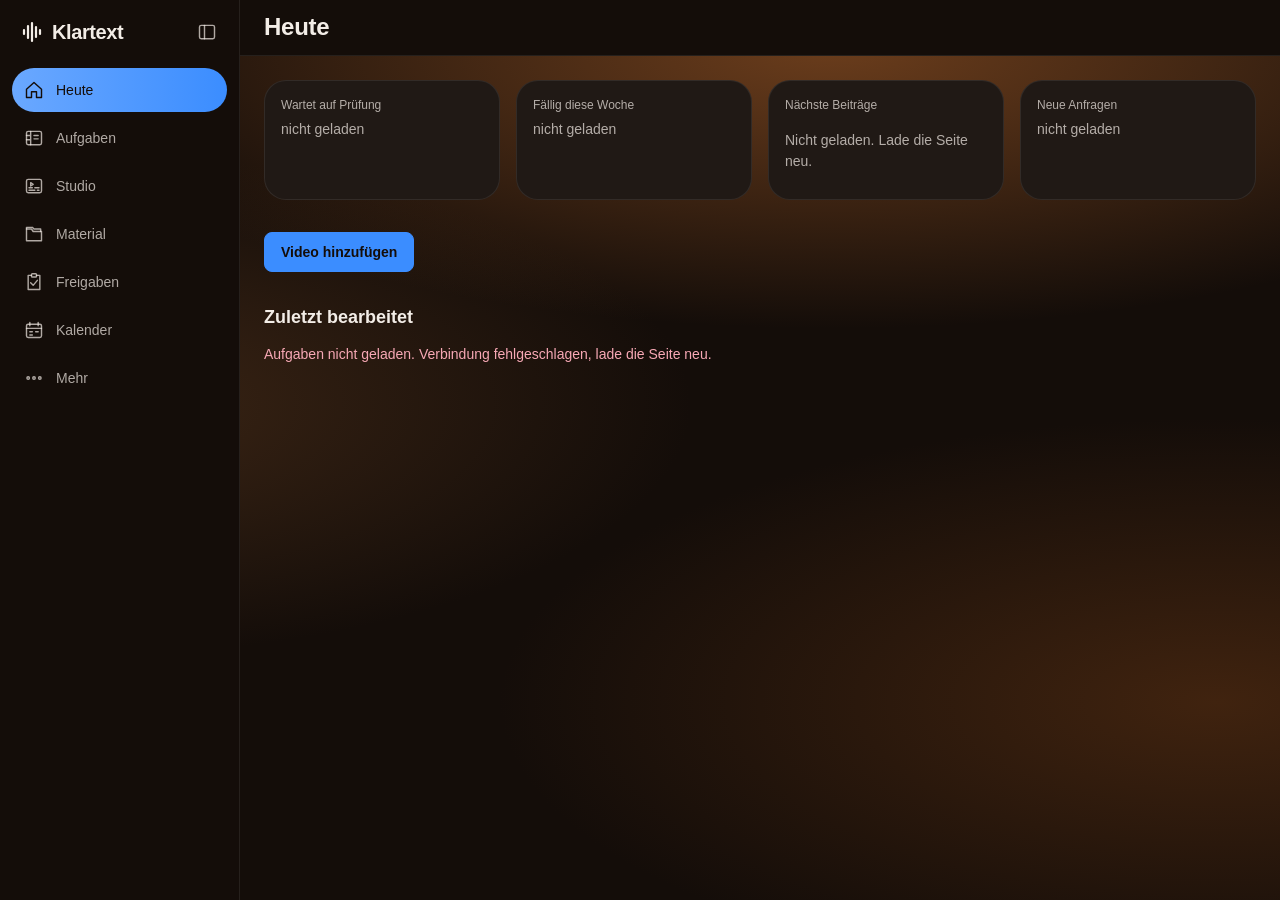
==== static/index.html @ 69e59254 "Klartext Vorschau mit Demodaten Co-Authored-By: Claude Opus 5.5 <noreply@anthropic.com>" ====
<!doctype html>
<html lang="de">
<head>
  <meta charset="utf-8">
  <meta name="viewport" content="width=device-width,initial-scale=1,viewport-fit=cover">
  <meta name="color-scheme" content="dark">
  <meta name="theme-color" content="#140d09">
  <title>Klartext · Dein Content-Arbeitsplatz</title>
  <link rel="icon" href="/static/icon.svg" type="image/svg+xml">
  <link rel="manifest" href="/static/manifest.json">
  <link rel="apple-touch-icon" href="/static/icon-192.png">
  <meta name="apple-mobile-web-app-capable" content="yes">
  <meta name="apple-mobile-web-app-title" content="Klartext">
  <script src="/static/theme-boot.js"></script>
  <link rel="stylesheet" href="/static/tokens.css">
  <link rel="stylesheet" href="/static/style.css">
  <link rel="stylesheet" href="/static/shell.css">
  <link rel="stylesheet" href="/static/roles.css">
  <link rel="stylesheet" href="/static/theme.css">
  <link rel="stylesheet" href="/static/studio.css">
  <link rel="stylesheet" href="/static/preview.css">
  <link rel="stylesheet" href="/static/planning.css">
  <link rel="stylesheet" href="/static/instagram.css">
  <link rel="stylesheet" href="/static/statistik.css">
  <link rel="stylesheet" href="/static/team.css">
  <link rel="stylesheet" href="/static/tasks.css">
  <link rel="stylesheet" href="/static/review.css">
  <link rel="stylesheet" href="/static/material.css">
  <link rel="stylesheet" href="/static/today.css">
  <link rel="stylesheet" href="/static/settings.css">
  <link rel="stylesheet" href="/static/addvideo.css">
  <script src="/static/request.js" defer></script>
  <script src="/static/confirm.js" defer></script>
  <script src="/static/toast.js" defer></script>
  <script src="/static/library.js" defer></script>
  <script src="/static/app.js" defer></script>
  <script src="/static/editor_geometry.js" defer></script>
  <script src="/static/caption_timing.js" defer></script>
  <script src="/static/editor.js" defer></script>
  <script src="/static/planning_dates.js" defer></script>
  <script src="/static/pushsub.js" defer></script>
  <script src="/static/instagram.js" defer></script>
  <script src="/static/planning.js" defer></script>
  <script src="/static/stage.js" defer></script>
  <script src="/static/tasks.js" defer></script>
  <script src="/static/review.js" defer></script>
  <script src="/static/material.js" defer></script>
  <script src="/static/statistik.js" defer></script>
  <script src="/static/team.js" defer></script>
  <script src="/static/requests.js" defer></script>
  <script src="/static/finance.js" defer></script>
  <script src="/static/automations.js" defer></script>
  <script src="/static/today.js" defer></script>
  <script src="/static/addvideo.js" defer></script>
  <script src="/static/settings.js" defer></script>
  <script src="/static/shell.js" defer></script>
</head>
<body>
<a class="skipLink" href="#main">Zum Inhalt springen</a>

<aside class="sidebar" aria-label="Navigation">
  <div class="sidebarHead">
    <a class="brand" href="#main" data-shell-route="today" aria-label="Klartext, zur Seite Heute">
      <svg viewBox="0 0 24 24" aria-hidden="true"><path d="M4 10v4M8 6v12M12 3v18M16 7v10M20 10v4"/></svg>
      <span class="brandLabel">Klartext</span>
    </a>
    <button id="toggleSidebar" type="button" class="sidebarIconButton" aria-expanded="true" aria-label="Seitenleiste einklappen" title="Seitenleiste einklappen"><svg viewBox="0 0 24 24" aria-hidden="true"><rect x="3" y="4" width="18" height="16" rx="2"/><path d="M9 4v16"/></svg></button>
  </div>

  <nav class="workspaceNav" aria-label="Arbeitsbereiche">
    <button class="navItem" type="button" data-workspace="today" aria-pressed="false" aria-controls="structureWorkspace" title="Heute" aria-label="Heute"><svg viewBox="0 0 24 24" aria-hidden="true"><path d="m3 11 9-8 9 8v10h-6v-7H9v7H3Z"/></svg><span>Heute</span></button>
    <button class="navItem" type="button" data-workspace="projects" aria-pressed="false" aria-controls="structureWorkspace" title="Aufgaben" aria-label="Aufgaben"><svg viewBox="0 0 24 24" aria-hidden="true"><rect x="3" y="4" width="18" height="16" rx="2"/><path d="M8 4v16M3 9h5M3 14h5M12 9h5M12 13h5"/></svg><span>Aufgaben</span></button>
    <button class="navItem" type="button" data-workspace="studio" aria-pressed="false" aria-controls="studio" title="Studio" aria-label="Studio"><svg viewBox="0 0 24 24" aria-hidden="true"><rect x="3" y="4" width="18" height="16" rx="2"/><path d="M6 14h4M13 14h5M6 17h7M16 17h2M8 8l3 2-3 2Z"/></svg><span>Studio</span></button>
    <button class="navItem" type="button" data-workspace="material" aria-pressed="false" aria-controls="structureWorkspace" title="Material" aria-label="Material"><svg viewBox="0 0 24 24" aria-hidden="true"><path d="M3 6h6l2 3h10v11H3Z"/><path d="M3 6V4h7l2 2h8v3"/></svg><span>Material</span></button>
    <button class="navItem" type="button" data-workspace="review" aria-pressed="false" aria-controls="structureWorkspace" title="Freigaben" aria-label="Freigaben"><svg viewBox="0 0 24 24" aria-hidden="true"><path d="M9 4H5v17h14V4h-4"/><rect x="9" y="2" width="6" height="4" rx="1"/><path d="m8 13 3 3 5-6"/></svg><span>Freigaben</span></button>
    <button class="navItem" type="button" data-workspace="planning" aria-pressed="false" aria-controls="structureWorkspace" title="Kalender" aria-label="Kalender"><svg viewBox="0 0 24 24" aria-hidden="true"><rect x="3" y="5" width="18" height="16" rx="2"/><path d="M7 3v4M17 3v4M3 10h18M7 14h3M14 14h3M7 18h3"/></svg><span>Kalender</span></button>
    <details class="navMore" data-nav-more>
      <summary class="navItem" title="Mehr"><svg viewBox="0 0 24 24" aria-hidden="true"><circle cx="5" cy="12" r="1.5"/><circle cx="12" cy="12" r="1.5"/><circle cx="19" cy="12" r="1.5"/></svg><span>Mehr</span></summary>
      <button class="navItem" type="button" data-workspace="requests" aria-pressed="false" aria-controls="structureWorkspace" title="Anfragen" aria-label="Anfragen"><svg viewBox="0 0 24 24" aria-hidden="true"><path d="M4 5h16v11H8l-4 4z"/><path d="M12 8v5M9.5 10.5h5"/></svg><span>Anfragen</span></button>
      <button class="navItem" type="button" data-workspace="team" aria-pressed="false" aria-controls="structureWorkspace" title="Team" aria-label="Team"><svg viewBox="0 0 24 24" aria-hidden="true"><circle cx="9" cy="8" r="3.5"/><path d="M2.5 20a6.5 6.5 0 0 1 13 0"/><path d="M16 4.5a3.5 3.5 0 0 1 0 7M18 20a6 6 0 0 0-3-5.2"/></svg><span>Team</span></button>
      <button class="navItem" type="button" data-workspace="finance" aria-pressed="false" aria-controls="structureWorkspace" title="Finanzen" aria-label="Finanzen"><svg viewBox="0 0 24 24" aria-hidden="true"><rect x="3" y="6" width="18" height="13" rx="2"/><path d="M3 10h18M7 15h4"/></svg><span>Finanzen</span></button>
      <button class="navItem" type="button" data-workspace="automations" aria-pressed="false" aria-controls="structureWorkspace" title="Abläufe" aria-label="Abläufe"><svg viewBox="0 0 24 24" aria-hidden="true"><path d="M13 3 5 14h6l-1 7 8-11h-6z"/></svg><span>Abläufe</span></button>
      <button class="navItem" type="button" data-workspace="statistik" aria-pressed="false" aria-controls="structureWorkspace" title="Statistik" aria-label="Statistik"><svg viewBox="0 0 24 24" aria-hidden="true"><path d="M4 20V11M10 20V5M16 20v-8M21 20H3"/></svg><span>Statistik</span></button>
      <button class="navItem" type="button" data-workspace="settings" aria-pressed="false" aria-controls="structureWorkspace" title="Einstellungen" aria-label="Einstellungen"><svg viewBox="0 0 24 24" aria-hidden="true"><path d="M4 7h16M4 17h16"/><circle cx="9" cy="7" r="3"/><circle cx="15" cy="17" r="3"/></svg><span>Einstellungen</span></button>
    </details>
  </nav>
</aside>

<div class="appShell">
  <header class="topbar">
    <h1 class="topbarTitle"><strong id="topbarTitle">Heute</strong></h1>
    <div class="topbarActions" data-topbar-actions><button type="button" class="btn" data-topbar-add-video hidden>Video hinzufügen</button><button type="button" class="btn" data-topbar-task hidden>Zur Aufgabe</button><button type="button" class="btn roleNote" data-role-note hidden></button></div>
  </header>

  <main id="main">
    <section id="studio" class="studio" aria-label="Studio">
    <nav class="studioTabs" aria-label="Studio-Bereiche">
      <button class="studioTab isActive" type="button" data-workspace="transcribe" aria-pressed="true" aria-controls="form">Transkript</button>
      <button class="studioTab" type="button" data-workspace="subtitles" aria-pressed="false" aria-controls="subtitleWorkspace">Untertitel</button>
      <button class="studioTab" type="button" data-workspace="social" aria-pressed="false" aria-controls="captionPanel">Text</button>
    </nav>
    <aside class="studioLibrary" aria-label="Video-Bibliothek">
  <nav class="libraryNavigation" aria-label="Video-Bibliothek">
    <p class="structureNavLabel">Deine Bibliothek</p>
    <button id="sidebarHome" class="sideNavButton" type="button" title="Videos ohne Projekt" aria-label="Videos ohne Projekt"><svg viewBox="0 0 24 24" aria-hidden="true"><rect x="3" y="5" width="18" height="14" rx="2"/><path d="m10 9 5 3-5 3Z"/></svg><span>Videos ohne Projekt</span></button>
    <button id="sidebarSearch" class="sideNavButton" type="button" title="Videos suchen"><svg viewBox="0 0 24 24" aria-hidden="true"><circle cx="10.5" cy="10.5" r="7"/><path d="m16 16 5 5"/></svg><span>Suchen</span></button>
  </nav>
  <div id="librarySearchPanel" class="field" hidden><label for="librarySearchInput">Videos suchen</label><input id="librarySearchInput" type="search" placeholder="Name des Videos …" autocomplete="off"></div>

  <div class="libraryFolders">
    <button id="newFolder" class="sideNavButton" type="button" title="Neues Projekt"><svg viewBox="0 0 24 24" aria-hidden="true"><path d="M13 19H3V5h6l2 3h10v5M18 15v7M14.5 18.5h7"/></svg><span>Neues Projekt</span></button>
    <div id="folderList" role="list" aria-label="Deine Projekte"></div>
  </div>
  <section class="history" aria-labelledby="historyTitle" id="history">
    <div class="sideSectionTitle">
      <h2 id="historyTitle"><span id="libraryListLabel">Deine Videos</span></h2>
    </div>
    <div id="historyList"></div>
    <p id="librarySelectionStatus" class="librarySelectionStatus" role="status" aria-live="polite"></p>
    <p id="historyEmpty">Noch keine Videos.<br>Neue Videos erscheinen hier. Zieh sie in ein Projekt.</p>
  </section>
  <p id="libraryStatus" class="libraryStatus" role="status" aria-live="polite"></p>
    </aside>
    <div class="studioMain">
    <div class="workspace">
      <section class="source glassPanel" aria-label="Video auswählen und transkribieren">
        <form id="form">
          <label class="dropzone addVideoDrop" id="dropzone" for="file">
            <input id="file" class="addVideoFile" type="file" accept=".mp4,.mov,.mp3,.wav,.m4a,.flac,.ogg,.webm" aria-label="Audio- oder Videodatei auswählen">
            <strong id="fileTitle">Audio oder Video hier ablegen</strong>
            <span id="fileInfo" class="status">Klicken und Datei auswählen</span>
            <span class="dropzoneFormats">MP4, MOV, MP3, WAV, M4A, FLAC, OGG oder WebM</span>
          </label>

          <div class="formBottom">
            <div class="configHeader"><h2>Transkription einstellen</h2><p class="status">Sprache, Genauigkeit und Sprecherprofil</p></div>
            <div class="settings">
              <div class="field fieldGroup">
                <label for="language">Sprache</label>
                <select id="language">
                  <option value="auto">Automatisch erkennen</option>
                  <option value="de" selected>Deutsch</option>
                  <option value="en">Englisch</option>
                  <option value="fr">Französisch</option>
                  <option value="es">Spanisch</option>
                  <option value="it">Italienisch</option>
                  <option value="nl">Niederländisch</option>
                  <option value="pl">Polnisch</option>
                  <option value="pt">Portugiesisch</option>
                  <option value="tr">Türkisch</option>
                </select>
              </div>
              <div class="field fieldGroup">
                <label for="model">Qualität</label>
                <select id="model" aria-describedby="modelHint">
                  <option value="tiny">Schnell</option>
                  <option value="base">Kompakt</option>
                  <option value="small" selected>Ausgewogen · empfohlen</option>
                  <option value="medium">Gründlich</option>
                </select>
              </div>
              <div class="field fieldGroup">
                <label for="speaker">Sprecher</label>
                <select id="speaker"><option value="">Ohne Sprecherprofil</option></select>
              </div>
            </div>

            <details class="profileManager speakerManager">
              <summary>
                <span class="summaryIcon"><svg viewBox="0 0 24 24" aria-hidden="true"><path d="M16 21v-2a4 4 0 0 0-4-4H7a4 4 0 0 0-4 4v2M9.5 11a4 4 0 1 0 0-8 4 4 0 0 0 0 8ZM19 8v6M16 11h6"/></svg></span>
                <span><strong>Sprecher &amp; Korrekturen</strong><small>Schreibweisen pro Stimme lernen</small></span>
                <svg class="chevron" viewBox="0 0 24 24" aria-hidden="true"><path d="m9 6 6 6-6 6"/></svg>
              </summary>
              <div class="detailsBody">
                <p>Gespeicherte Textkorrekturen helfen bei künftigen Videos dieses Sprechers.</p>
                <div class="inlineForm speakerCreateRow">
                  <div class="field"><input id="speakerName" aria-label="Name des neuen Sprechers" placeholder="Name des Sprechers" maxlength="100"></div>
                  <button id="addSpeaker" class="btn" type="button">Sprecher hinzufügen</button>
                </div>
                <div id="correctionRows" class="field"></div>
                <div class="inlineForm correctionActions">
                  <button id="addCorrection" class="btn" type="button">Korrektur hinzufügen</button>
                  <button id="saveCorrections" class="btn" type="button">Korrekturen speichern</button>
                </div>
                <p id="correctionStatus" class="status" role="status"></p>
              </div>
            </details>

            <p class="modelHint status" id="modelHint">Gute Genauigkeit für die meisten Videos. Einmaliger Download: ca. 500 MB.</p>
            <div class="startRow">
              <span class="fileNote status" id="fileNote">Wähle zuerst eine Datei aus.</span>
              <button class="btn isPrimary" id="start" type="submit" disabled>
                <span id="startLabel">Transkribieren</span>
                <svg viewBox="0 0 24 24" aria-hidden="true"><path d="M5 12h14m-6-6 6 6-6 6"/></svg>
              </button>
              <button class="btn isPrimary" id="nextSubtitles" type="button" hidden>Weiter zu Untertitel</button>
            </div>
          </div>
        </form>
      </section>

      <div id="status" class="status glassPanel" role="status" aria-live="polite" hidden>
        <div class="statusRow">
          <span class="statusDot" aria-hidden="true"></span>
          <div><span class="statusLabel">Verarbeitung</span><strong id="phase">Bereit, wenn du es bist.</strong></div>
          <span id="percent"></span>
        </div>
        <progress id="progress" max="100" value="0" hidden aria-label="Verarbeitungsfortschritt"></progress>
        <p id="message">Wähle ein Video aus, um zu beginnen.</p>
        <button class="btn cancel" id="cancel" type="button" hidden>Verarbeitung abbrechen</button>
      </div>

      <section class="result glassPanel" id="result" aria-labelledby="resultTitle" hidden>
        <div class="resultHeader">
          <div><h2 id="resultTitle">Dein Transkript</h2><p id="resultMeta" class="status">Hier erscheint dein erkannter Text.</p></div>
        </div>

        <div id="mediaPanel" class="mediaPanel" hidden>
          <div id="mediaHost"></div>
          <canvas id="waveform" height="90" aria-label="Wellenform des Videos" hidden></canvas>
          <div class="playbackTools">
            <span id="mediaHint" class="status">Klicke im Lesemodus auf ein Wort, um dorthin zu springen.</span>
            <label for="playbackRate">Tempo</label>
            <div class="field"><select id="playbackRate">
              <option value="0.75">0,75×</option>
              <option value="1" selected>1×</option>
              <option value="1.25">1,25×</option>
              <option value="1.5">1,5×</option>
              <option value="2">2×</option>
            </select></div>
          </div>
        </div>

        <p id="mediaMissing" class="editNote mediaMissing status" hidden>Für dieses ältere Transkript ist kein Video gespeichert.</p>
        <div class="editTools actionRow">
          <span id="saveStatus" class="status" role="status"></span>
          <div class="modeSwitch" aria-label="Transkriptansicht">
            <button id="readMode" class="btn" type="button" aria-pressed="false">Mitlesen</button>
            <button id="editMode" class="btn" type="button" aria-pressed="true">Bearbeiten</button>
          </div>
          <button id="saveTranscript" class="btn" type="button">Text speichern</button>
        </div>
        <div class="editorArea">
          <div id="reader" class="reader" hidden aria-label="Transkript mit Wortzeitstempeln"></div>
          <div id="empty" class="empty emptyState">
            <span class="emptyStateIcon"><svg viewBox="0 0 24 24" aria-hidden="true"><path d="M6 3h8l4 4v14H6V3Z M14 3v5h4M9 12h6M9 16h4"/></svg></span>
            <h3>Dein Text entsteht hier.</h3>
            <p>Der erkannte Text erscheint während der Verarbeitung.<br>Danach kannst du ihn direkt bearbeiten.</p>
          </div>
          <textarea id="transcript" aria-label="Transkript bearbeiten" spellcheck="true" hidden></textarea>
        </div>
        <div class="resultFooter">
          <span id="wordCount">0 Wörter</span>
          <div>
            <button id="copy" class="btn" type="button" disabled>
              <svg viewBox="0 0 24 24" aria-hidden="true"><rect x="8" y="8" width="12" height="13" rx="2"/><path d="M16 8V3H3v13h5"/></svg>
              Kopieren
            </button>
            <button id="download" class="btn" type="button" disabled>
              <svg viewBox="0 0 24 24" aria-hidden="true"><path d="M12 3v12m-4-4 4 4 4-4M4 16v5h16v-5"/></svg>
              TXT herunterladen
            </button>
          </div>
        </div>
        <p class="editNote status" id="editNote">Prüfe wichtige Stellen. Automatische Transkripte können Fehler enthalten.</p>
      </section>
    </div>

    <section id="captionPanel" class="captionPanel glassPanel" aria-labelledby="captionTitle" hidden>
      <div class="resultHeader">
        <div><h2 id="captionTitle">Social-Media-Texte</h2><p class="status">Drei Varianten aus deinem korrigierten Transkript.</p></div>
        <span class="chip">Lokale KI</span>
      </div>
      <div class="captionBody">
        <div class="captionSettings">
          <div>
            <span class="controlLabel">Firma</span>
            <input id="brandSelect" type="hidden" value="gymstar">
            <div id="brandChoices" class="choiceGroup" role="group" aria-label="Firma"></div>
          </div>
          <div>
            <span class="controlLabel">Format</span>
            <input id="captionFormat" type="hidden" value="reel">
            <div id="formatChoices" class="choiceGroup" role="group" aria-label="Format">
              <button type="button" class="btn" data-value="reel" aria-pressed="true">Reel · Instagram</button>
              <button type="button" class="btn" data-value="ad" aria-pressed="false">Anzeige · Werbung</button>
            </div>
          </div>
          <div>
            <span class="controlLabel">Länge</span>
            <input id="captionLength" type="hidden" value="short">
            <div id="lengthChoices" class="choiceGroup" role="group" aria-label="Länge">
              <button type="button" class="btn" data-value="short" aria-pressed="true">Kurz</button>
              <button type="button" class="btn" data-value="long" aria-pressed="false">Lang</button>
            </div>
          </div>
        </div>

        <details class="profileManager brandManager">
          <summary>
            <span class="summaryIcon"><svg viewBox="0 0 24 24" aria-hidden="true"><path d="m20 13-7 7-9-9V4h7l9 9ZM8.5 8.5h.01"/></svg></span>
            <span><strong>Eigene Firma hinzufügen</strong><small>Tonalität und Schreibregeln hinterlegen</small></span>
            <svg class="chevron" viewBox="0 0 24 24" aria-hidden="true"><path d="m9 6 6 6-6 6"/></svg>
          </summary>
          <div class="detailsBody">
            <div class="field"><label for="brandName">Firmenname</label><input id="brandName" maxlength="100" placeholder="Name deiner Firma"></div>
            <div class="field"><label for="brandRules">Schreibregeln</label><textarea id="brandRules" placeholder="Tonalität, Ansprache und wichtige Begriffe"></textarea></div>
            <button id="addBrand" class="btn" type="button">Firma speichern</button>
          </div>
        </details>

        <div class="generateRow">
          <p id="aiStatus" class="status" role="status">Lokales Schreibmodell wird geprüft …</p>
          <button id="generate" class="btn isPrimary" type="button">
            <svg viewBox="0 0 24 24" aria-hidden="true"><path d="m12 3 1.4 4.1L17.5 8.5l-4.1 1.4L12 14l-1.4-4.1-4.1-1.4 4.1-1.4L12 3ZM18 14l.8 2.2L21 17l-2.2.8L18 20l-.8-2.2L15 17l2.2-.8L18 14Z"/></svg>
            3 Varianten generieren
          </button>
        </div>
        <p id="captionStatus" class="status" role="status" aria-live="polite"></p>
        <div id="variants"></div>
        <button id="saveCaptions" type="button" class="btn" hidden>Varianten speichern</button>
      </div>
    </section>

    <section id="subtitleWorkspace" class="subtitleWorkspace" aria-labelledby="subtitleEditorTitle" hidden>
      <header class="editorHeader glassPanel">
        <div><h2 id="subtitleEditorTitle">Untertitel gestalten</h2></div>
        <div class="editorProjectPicker field"><label for="editorProject">Video</label><select id="editorProject"><option value="">Video auswählen …</option></select></div>
        <div class="editorHeaderActions">
          <button id="addSubtitleVideo" class="btn isQuiet" type="button">Ohne Aufgabe hochladen</button>
          <input id="subtitleVideoFile" type="file" accept=".mp4,.mov,.webm" aria-label="Video für Untertitel hinzufügen" hidden>
          <button id="undoEditor" class="btn isIcon" type="button" aria-label="Rückgängig" title="Rückgängig · Strg+Z" disabled>↶</button>
          <button id="redoEditor" class="btn isIcon" type="button" aria-label="Wiederholen" title="Wiederholen · Strg+Umschalt+Z" disabled>↷</button>
          <button id="saveSubtitleProject" class="btn" type="button" disabled>Speichern</button>
          <details class="exportMenu">
            <summary class="btn isPrimary">Exportieren</summary>
            <div class="popover">
              <fieldset id="exportFps" class="exportFpsChoices">
                <legend>Bildrate</legend>
                <label><input type="radio" name="exportFps" value="30" checked><span>30 FPS</span></label>
                <label><input type="radio" name="exportFps" value="60"><span>60 FPS</span></label>
              </fieldset>
              <button id="exportVideo" type="button">Video mit Untertiteln (MP4)</button>
              <button id="exportSrt" type="button">Untertiteldatei (SRT)</button>
              <button id="exportVtt" type="button">Untertiteldatei (VTT)</button>
            </div>
          </details>
        </div>
      </header>
      <p class="status exportHint" id="exportHint" hidden><span data-export-hint></span><button type="button" class="btn isQuiet" data-export-task hidden>Zur Aufgabe</button></p>
      <div class="subtitleUploadFeedback"><p id="subtitleUploadStatus" role="status" aria-live="polite"></p><progress id="subtitleUploadProgress" max="100" value="0" aria-label="Video wird transkribiert" hidden></progress></div>
      <div id="editorEmpty" class="editorEmpty glassPanel"><strong>Füge ein Video hinzu oder wähle eines aus.</strong><span>Wortgenaue Untertitel, Stile und Exporte entstehen vollständig lokal.</span></div>
      <div id="editorStudio" class="editorStudio" hidden>
        <aside class="editorRail glassPanel" aria-label="Untertitel und Phrasen"><div class="railHeading"><div><span>Phrasen</span><strong id="phraseCount">0</strong></div><button id="addPhrase" type="button" class="btn isIcon" aria-label="Phrase hinzufügen" title="Phrase an der weißen Linie hinzufügen">+</button></div><div id="phraseList" class="phraseList"></div></aside>
        <section class="previewPanel glassPanel" aria-label="Videovorschau">
          <button id="closeExpandedVideo" class="expandedClose" type="button" aria-label="Große Videovorschau schließen" title="Schließen · Esc" hidden><svg viewBox="0 0 24 24" aria-hidden="true"><path d="m6 6 12 12M18 6 6 18"/></svg></button>
          <div class="previewToolbar"><label for="aspectRatio">Format</label><div class="field"><select id="aspectRatio"><option>9:16</option><option>16:9</option><option>1:1</option><option>4:5</option></select></div><button id="toggleSafeArea" type="button" class="btn" aria-pressed="true">Sicherheitsbereich</button><span id="editorSaveStatus">Nicht gespeichert</span><button id="expandVideo" class="btn previewExpandButton" type="button" aria-label="Video groß anzeigen" title="Video groß anzeigen" aria-pressed="false"><svg viewBox="0 0 24 24" aria-hidden="true"><path d="M8 3H3v5M16 3h5v5M21 16v5h-5M8 21H3v-5M3 3l6 6M21 3l-6 6M21 21l-6-6M3 21l6-6"/></svg></button></div>
          <div class="previewCanvasArea">
            <nav class="editorToolDock" aria-label="Video-Werkzeuge">
              <button id="editorToolImage" type="button" data-editor-tool="image" aria-controls="editorToolPanelImage" aria-expanded="false" title="Bild hinzufügen"><svg viewBox="0 0 24 24" aria-hidden="true"><rect x="3" y="3" width="18" height="18" rx="2"/><circle cx="8" cy="8" r="1.5"/><path d="m3 17 5-5 4 4 4-6 5 7"/></svg><span>Bild</span></button>
              <button id="editorToolMusic" type="button" data-editor-tool="music" aria-controls="editorToolPanelMusic" aria-expanded="false" title="Musik hinzufügen"><svg viewBox="0 0 24 24" aria-hidden="true"><path d="M9 18V5l11-2v13M9 9l11-2"/><ellipse cx="6" cy="18" rx="3" ry="2"/><ellipse cx="17" cy="16" rx="3" ry="2"/></svg><span>Musik</span></button>
              <button id="editorToolVoiceover" type="button" data-editor-tool="voiceover" aria-controls="editorToolPanelVoiceover" aria-expanded="false" title="Voiceover hinzufügen"><svg viewBox="0 0 24 24" aria-hidden="true"><rect x="9" y="2" width="6" height="12" rx="3"/><path d="M5 10v2a7 7 0 0 0 14 0v-2M12 19v3M8 22h8"/></svg><span>Voiceover</span></button>
              <button id="editorToolVolume" type="button" data-editor-tool="volume" aria-controls="editorToolPanelVolume" aria-expanded="false" title="Lautstärke einstellen"><svg viewBox="0 0 24 24" aria-hidden="true"><path d="M3 9h4l5-4v14l-5-4H3ZM16 8a6 6 0 0 1 0 8M19 5a10 10 0 0 1 0 14"/></svg><span>Lautstärke</span></button>
              <button id="editorToolText" type="button" data-editor-tool="text" aria-controls="editorToolPanelText" aria-expanded="false" title="Text hinzufügen"><svg viewBox="0 0 24 24" aria-hidden="true"><path d="M4 7V4h16v3M12 4v16M8 20h8"/></svg><span>Text</span></button>
            </nav>
            <div class="previewCanvasWrap">
              <div id="videoStage" class="videoStage aspect-9-16"><video id="editorVideo" preload="metadata" playsinline></video><div id="safeArea" class="safeArea" aria-hidden="true"></div><div id="captionGuideX" class="captionGuide captionGuideX" aria-hidden="true" hidden></div><div id="captionGuideY" class="captionGuide captionGuideY" aria-hidden="true" hidden></div><div id="captionSelection" class="captionSelection" tabindex="0" role="group" aria-label="Untertitel verschieben oder an den Ecken skalieren"><div id="captionOverlay" class="captionOverlay"></div><button type="button" class="captionResizeHandle nw" data-resize-handle="nw" aria-label="Oben links skalieren"></button><button type="button" class="captionResizeHandle ne" data-resize-handle="ne" aria-label="Oben rechts skalieren"></button><button type="button" class="captionResizeHandle se" data-resize-handle="se" aria-label="Unten rechts skalieren"></button><button type="button" class="captionResizeHandle sw" data-resize-handle="sw" aria-label="Unten links skalieren"></button></div></div>
            </div>
            <section id="editorToolPanelImage" class="editorToolPanel" data-editor-tool-panel="image" role="region" aria-labelledby="editorToolImage" hidden>
              <div class="editorToolPanelHeading"><h2>Bild hinzufügen</h2><button type="button" class="btn isQuiet isIcon" data-close-editor-tool aria-label="Bild-Werkzeug schließen">×</button></div>
              <label for="editorImageFile">Lokales Bild auswählen</label><input id="editorImageFile" type="file" accept="image/*">
              <p id="editorImageStatus" class="toolFileStatus" role="status">Noch kein Bild ausgewählt.</p><p class="controlHint">Noch ohne Wirkung: Bild, Musik, Voiceover und Zusatztext erscheinen weder in der Vorschau noch im exportierten Video.</p>
            </section>
            <section id="editorToolPanelMusic" class="editorToolPanel" data-editor-tool-panel="music" role="region" aria-labelledby="editorToolMusic" hidden>
              <div class="editorToolPanelHeading"><h2>Musik hinzufügen</h2><button type="button" class="btn isQuiet isIcon" data-close-editor-tool aria-label="Musik-Werkzeug schließen">×</button></div>
              <label for="editorMusicFile">Lokale Audiodatei auswählen</label><input id="editorMusicFile" type="file" accept="audio/*">
              <p id="editorMusicFileStatus" class="toolFileStatus" role="status">Noch keine Musikspur ausgewählt.</p><p class="controlHint">Noch ohne Wirkung: Bild, Musik, Voiceover und Zusatztext erscheinen weder in der Vorschau noch im exportierten Video.</p>
            </section>
            <section id="editorToolPanelVoiceover" class="editorToolPanel" data-editor-tool-panel="voiceover" role="region" aria-labelledby="editorToolVoiceover" hidden>
              <div class="editorToolPanelHeading"><h2>Voiceover hinzufügen</h2><button type="button" class="btn isQuiet isIcon" data-close-editor-tool aria-label="Voiceover-Werkzeug schließen">×</button></div>
              <label for="editorVoiceoverFile">Lokale Sprachaufnahme auswählen</label><input id="editorVoiceoverFile" type="file" accept="audio/*">
              <p id="editorVoiceoverFileStatus" class="toolFileStatus" role="status">Noch keine Sprachaufnahme ausgewählt.</p><p class="controlHint">Noch ohne Wirkung: Bild, Musik, Voiceover und Zusatztext erscheinen weder in der Vorschau noch im exportierten Video.</p>
            </section>
            <section id="editorToolPanelVolume" class="editorToolPanel" data-editor-tool-panel="volume" role="region" aria-labelledby="editorToolVolume" hidden>
              <div class="editorToolPanelHeading"><h2>Lautstärke</h2><button type="button" class="btn isQuiet isIcon" data-close-editor-tool aria-label="Lautstärke-Werkzeug schließen">×</button></div>
              <label for="editorVideoVolume">Video <output id="editorVideoVolumeValue" for="editorVideoVolume">100 %</output></label><input id="editorVideoVolume" type="range" min="0" max="100" step="1" value="100">
              <label for="editorAddedAudioVolume">Hinzugefügtes Audio <output id="editorAddedAudioVolumeValue" for="editorAddedAudioVolume">100 %</output></label><input id="editorAddedAudioVolume" type="range" min="0" max="100" step="1" value="100">
              <p class="controlHint">Die Lautstärke gilt nur für die Vorschau. Hinzugefügtes Audio kommt nicht ins exportierte Video.</p>
            </section>
            <section id="editorToolPanelText" class="editorToolPanel" data-editor-tool-panel="text" role="region" aria-labelledby="editorToolText" hidden>
              <div class="editorToolPanelHeading"><h2>Zusätzlicher Text</h2><button type="button" class="btn isQuiet isIcon" data-close-editor-tool aria-label="Text-Werkzeug schließen">×</button></div>
              <button id="addEditorTextLayer" class="btn" type="button">Textebene hinzufügen</button><div id="editorTextLayers" class="editorTextLayers" aria-label="Lokale Textebenen"></div>
              <p class="controlHint">Noch ohne Wirkung: Bild, Musik, Voiceover und Zusatztext erscheinen weder in der Vorschau noch im exportierten Video.</p>
            </section>
          </div>
          <div class="transport"><button id="editorPlay" class="btn isIcon" type="button" aria-label="Video abspielen" aria-keyshortcuts="Space" title="Video abspielen oder pausieren · Leertaste">▶</button><span id="editorCurrentTime">00:00.0</span><input id="editorScrubber" type="range" min="0" max="1" step="0.01" value="0" aria-label="Abspielposition"><span id="editorDuration">00:00.0</span><label for="timelineZoom">Zoom</label><input id="timelineZoom" type="range" min="1" max="5" step="0.25" value="1" aria-label="Zoom der Zeitleiste"></div>
        </section>
        <aside class="styleInspector glassPanel" aria-label="Untertitel-Eigenschaften">
          <div class="inspectorTabs" role="tablist" aria-label="Untertitel-Einstellungen">
            <button id="inspectorCaptionTab" type="button" role="tab" aria-selected="true" aria-controls="inspectorCaptionPanel" tabindex="0" class="isActive" data-inspector="caption">Untertitel</button>
            <button id="inspectorPhraseTab" type="button" role="tab" aria-selected="false" aria-controls="inspectorPhrasePanel" tabindex="-1" data-inspector="phrase">Phrase</button>
            <button id="inspectorHighlightTab" type="button" role="tab" aria-selected="false" aria-controls="inspectorHighlightPanel" tabindex="-1" data-inspector="highlight">Hervorheben</button>
          </div>
          <div class="inspectorScroll">
            <div id="inspectorCaptionPanel" role="tabpanel" aria-labelledby="inspectorCaptionTab">
            <section class="inspectorSection"><h2>Typografie</h2><label class="field">Schrift<select id="styleFont"><option>Arial</option></select></label><p id="fontVariantHint" class="controlHint">Die verfügbaren Ausführungen passen sich der Schrift an.</p><div class="fieldGrid"><label class="field">Stärke<select id="styleWeight"><option value="700">Fett</option></select></label><label class="field">Ausführung<select id="styleSlant"><option value="normal">Normal</option><option value="italic">Kursiv</option></select></label></div><label class="field">Größe<input id="styleSize" type="number" min="20" max="180" value="72"></label><div class="fieldGrid"><label class="field">Textfarbe<input id="styleTextColor" type="color" value="#ffffff"></label><label class="field">Aktives Wort<input id="styleActiveColor" type="color" value="#b6e63c"></label></div></section>
            <section class="inspectorSection"><h2>Kontur &amp; Schatten</h2><div class="fieldGrid"><label>Kontur<input id="styleOutline" type="range" min="0" max="12" value="3"></label><label>Schatten<input id="styleShadow" type="range" min="0" max="24" value="8"></label></div><label class="switchRow check">Hintergrund <input id="styleBackground" type="checkbox"></label></section>
            <section class="inspectorSection"><h2>Layout</h2><div class="segmented" id="styleAlignment" role="group" aria-label="Textausrichtung"><button type="button" class="btn" data-value="left" aria-pressed="false">Links</button><button type="button" class="btn" data-value="center" aria-pressed="true">Zentriert</button><button type="button" class="btn" data-value="right" aria-pressed="false">Rechts</button></div><div class="fieldGrid"><label class="field">Wörter/Zeile<input id="wordsPerLine" type="number" min="1" max="12" value="5"></label><label class="field">Zeilen<input id="maxLines" type="number" min="1" max="4" value="2"></label></div><label class="field">Animation<select id="styleTransition"><option value="none">Keine</option><option value="fade">Einblenden</option><option value="pop">Aufploppen</option><option value="slide">Aufsteigen</option></select></label></section>
            <section class="inspectorSection"><h2>Stilvorlage</h2><div class="templateRow"><div class="field"><input id="templateName" placeholder="Name der Vorlage" maxlength="60"></div><button id="saveTemplate" type="button" class="btn">Speichern</button></div><div id="templateList" class="templateList"></div></section>
            </div>
            <div id="inspectorPhrasePanel" role="tabpanel" aria-labelledby="inspectorPhraseTab" hidden>
              <section class="inspectorSection phraseEditor"><h2>Ausgewählte Phrase</h2><label class="field">Text<textarea id="phraseText" rows="4" lang="de" spellcheck="true"></textarea></label>
                <p class="controlHint">Wort anklicken für Hervorhebung und Größe. Doppelklick zum Korrigieren.</p>
                <div id="phraseWordHighlights" class="phraseWordHighlights field" role="group" aria-label="Wörter der ausgewählten Phrase"></div>
                <div id="selectedWordOptions" class="selectedWordOptions" hidden>
                  <strong id="selectedWordLabel"></strong>
                  <label class="switchRow check">Hervorheben<input id="selectedWordHighlight" type="checkbox"></label>
                  <label class="switchRow check">Größer anzeigen<input id="selectedWordEnlarged" type="checkbox"></label>
                  <button id="editSelectedWord" class="btn" type="button">Wort bearbeiten</button>
                  <div id="wordSuggestions" class="wordSuggestions"></div>
                </div>
                <div class="proofreadingTools"><button id="proofreadSubtitles" class="btn" type="button">Sprache prüfen</button><span id="proofreadingStatus" class="status" role="status" aria-live="polite">Deutsch · englische Wörter berücksichtigt</span></div>
                <label class="switchRow check" for="individualGeometry"><span><strong>Individuelle Position</strong><small>Nur diese Phrase vom Videolayout lösen</small></span><input id="individualGeometry" type="checkbox"></label>
                <div class="fieldGrid"><label class="field">X-Position (%)<input id="phraseX" type="number" min="0" max="100" step="0.1"></label><label class="field">Y-Position (%)<input id="phraseY" type="number" min="0" max="100" step="0.1"></label></div>
                <p class="controlHint">Horizontal positionieren</p><div class="segmented" role="group" aria-label="Horizontale Phrasenposition"><button type="button" class="btn" data-phrase-x="left" aria-pressed="false">Links</button><button type="button" class="btn" data-phrase-x="center" aria-pressed="true">Mitte</button><button type="button" class="btn" data-phrase-x="right" aria-pressed="false">Rechts</button></div>
                <p class="controlHint">Vertikal positionieren</p><div class="segmented" role="group" aria-label="Vertikale Phrasenposition"><button type="button" class="btn" data-phrase-y="top" aria-pressed="false">Oben</button><button type="button" class="btn" data-phrase-y="middle" aria-pressed="false">Mitte</button><button type="button" class="btn" data-phrase-y="bottom" aria-pressed="false">Unten</button></div>
                <div class="fieldGrid"><label class="field">Start<input id="phraseStart" type="number" min="0" step="0.01"></label><label class="field">Ende<input id="phraseEnd" type="number" min="0" step="0.01"></label></div><div class="buttonRow"><button id="splitPhrase" type="button" class="btn">In der Mitte teilen</button><button id="mergePhrase" type="button" class="btn">Mit nächster verbinden</button></div><button id="deletePhrase" type="button" class="btn isDanger">Phrase löschen</button>
              </section>
            </div>
            <div id="inspectorHighlightPanel" role="tabpanel" aria-labelledby="inspectorHighlightTab" hidden>
              <section class="inspectorSection glowControls"><h2>Leuchten</h2><button id="highlightGlow" class="btn" type="button" aria-pressed="false">Leuchten einschalten</button><label for="highlightGlowStrength">Stärke <output id="highlightGlowValue" for="highlightGlowStrength">12</output></label><input id="highlightGlowStrength" type="range" min="0" max="40" step="1" value="12" disabled><p class="controlHint">Weiches Leuchten um hervorgehobene Wörter. Wird auch im MP4 mitgerendert.</p></section>
              <section class="inspectorSection"><h2>Hervorhebung</h2><label class="switchRow check">Aktives Wort<input id="activeWord" type="checkbox" checked></label><label class="field">Farbe des aktiven Worts<input id="highlightActiveColor" type="color" value="#b6e63c"></label><label class="switchRow check">Schlüsselwörter<input id="highlightKeywords" type="checkbox"></label><label class="field">Schlüsselwortfarbe<input id="keywordColor" type="color" value="#ffd166"></label><p class="controlHint">Gilt für die im Video hinterlegten Schlüsselwörter.</p><label class="field">Effekt<select id="highlightEffect"><option value="color">Farbe</option><option value="underline">Unterstreichen</option><option value="background">Hinterlegen</option></select></label><div class="fieldGrid"><label class="field">Hervorhebungs-Schrift<select id="highlightFont"><option>Arial</option></select></label><label class="field">Stärke<select id="highlightWeight"><option value="700">Fett</option></select></label></div><label class="field">Ausführung<select id="highlightSlant"><option value="normal">Normal</option><option value="italic">Kursiv</option></select></label><div class="fieldGrid"><label class="field">Hervorhebungsfarbe<input id="highlightTextColor" type="color" value="#ffd166"></label><label class="field">Hintergrundfarbe<input id="highlightBackgroundColor" type="color" value="#ffd166"></label></div></section>
            </div>
          </div>
        </aside>
        <section id="editorTimeline" class="editorTimeline glassPanel" aria-label="Zeitleiste der Untertitel"><div class="timelineHeading"><span class="status">Phrase ziehen zum Verschieben · Kanten ziehen für Start und Ende</span><label class="field">Raster<select id="timelinePrecision"><option value="0.05">Sekunden · 0,05 s</option><option value="0.03333333333333333">Einzelbilder · 30 fps</option><option value="0.04">Einzelbilder · 25 fps</option></select></label></div><div class="timelineViewport" tabindex="0" aria-label="Zeitleiste waagrecht scrollen"><div id="timelineTrack" class="timelineTrack"><div class="timelineRuler" id="timelineRuler" aria-label="Zeitmarkierungen"></div><div id="timelineCaptionTrack" class="timelineCaptionTrack" aria-label="Untertitelspuren"></div><div id="timelineFilmstrip" class="timelineFilmstrip" role="img" aria-label="Videovorschau"></div><div id="timelinePlayhead" class="timelinePlayhead" aria-hidden="true"></div></div></div></section>
      </div>
      <p id="editorStatus" class="editorStatus" role="status" aria-live="polite"></p>
    </section>

    </div>
    </section>
    <section id="structureWorkspace" aria-label="Arbeitsbereich" hidden></section>
  </main>
</div>

<nav class="tabBar" aria-label="Hauptbereiche" data-tab-bar>
  <button class="tabBarButton" type="button" data-shell-route="today"><svg viewBox="0 0 24 24" aria-hidden="true"><path d="m3 11 9-8 9 8v10h-6v-7H9v7H3Z"/></svg><span>Heute</span></button>
  <button class="tabBarButton" type="button" data-shell-route="projects"><svg viewBox="0 0 24 24" aria-hidden="true"><rect x="3" y="4" width="18" height="16" rx="2"/><path d="M8 4v16M3 9h5M3 14h5M12 9h5M12 13h5"/></svg><span>Aufgaben</span></button>
  <button class="tabBarButton" type="button" data-shell-route="review"><svg viewBox="0 0 24 24" aria-hidden="true"><path d="M9 4H5v17h14V4h-4"/><rect x="9" y="2" width="6" height="4" rx="1"/><path d="m8 13 3 3 5-6"/></svg><span>Freigaben</span></button>
  <button class="tabBarButton" type="button" data-shell-route="planning"><svg viewBox="0 0 24 24" aria-hidden="true"><rect x="3" y="5" width="18" height="16" rx="2"/><path d="M7 3v4M17 3v4M3 10h18M7 14h3M14 14h3M7 18h3"/></svg><span>Kalender</span></button>
  <button class="tabBarButton" type="button" data-tab-more aria-expanded="false" aria-controls="tabSheet"><svg viewBox="0 0 24 24" aria-hidden="true"><circle cx="5" cy="12" r="1.5"/><circle cx="12" cy="12" r="1.5"/><circle cx="19" cy="12" r="1.5"/></svg><span>Mehr</span></button>
</nav>
<div id="tabSheet" class="tabSheet" data-tab-sheet hidden>
  <button type="button" data-shell-route="studio"><svg viewBox="0 0 24 24" aria-hidden="true"><rect x="3" y="4" width="18" height="16" rx="2"/><path d="M6 14h4M13 14h5M6 17h7M16 17h2M8 8l3 2-3 2Z"/></svg><span>Studio</span></button>
  <button type="button" data-shell-route="material"><svg viewBox="0 0 24 24" aria-hidden="true"><path d="M3 6h6l2 3h10v11H3Z"/><path d="M3 6V4h7l2 2h8v3"/></svg><span>Material</span></button>
  <button type="button" data-shell-route="requests"><svg viewBox="0 0 24 24" aria-hidden="true"><path d="M4 5h16v11H8l-4 4z"/><path d="M12 8v5M9.5 10.5h5"/></svg><span>Anfragen</span></button>
  <button type="button" data-shell-route="team"><svg viewBox="0 0 24 24" aria-hidden="true"><circle cx="9" cy="8" r="3.5"/><path d="M2.5 20a6.5 6.5 0 0 1 13 0"/><path d="M16 4.5a3.5 3.5 0 0 1 0 7M18 20a6 6 0 0 0-3-5.2"/></svg><span>Team</span></button>
  <button type="button" data-shell-route="finance"><svg viewBox="0 0 24 24" aria-hidden="true"><rect x="3" y="6" width="18" height="13" rx="2"/><path d="M3 10h18M7 15h4"/></svg><span>Finanzen</span></button>
  <button type="button" data-shell-route="automations"><svg viewBox="0 0 24 24" aria-hidden="true"><path d="M13 3 5 14h6l-1 7 8-11h-6z"/></svg><span>Abläufe</span></button>
  <button type="button" data-shell-route="statistik"><svg viewBox="0 0 24 24" aria-hidden="true"><path d="M4 20V11M10 20V5M16 20v-8M21 20H3"/></svg><span>Statistik</span></button>
  <button type="button" data-shell-route="settings"><svg viewBox="0 0 24 24" aria-hidden="true"><path d="M4 7h16M4 17h16"/><circle cx="9" cy="7" r="3"/><circle cx="15" cy="17" r="3"/></svg><span>Einstellungen</span></button>
</div>

<div id="folderDialog" class="folderDialog" role="dialog" aria-modal="true" aria-labelledby="folderDialogTitle" hidden>
  <form id="folderForm" class="folderDialogContent">
    <h2 id="folderDialogTitle" tabindex="-1">Neues Projekt</h2>
    <div class="field"><label for="folderName">Name des Projekts</label><input id="folderName" required maxlength="100" autocomplete="off"></div>
    <div class="folderDialogActions"><button id="cancelFolder" class="btn" type="button">Abbrechen</button><button id="saveFolder" class="btn isPrimary" type="submit">Speichern</button></div>
  </form>
</div>
<div id="folderMenu" class="folderMenu" role="menu" aria-label="Projekt verwalten" hidden>
  <button type="button" role="menuitem" data-folder-action="rename">Projekt umbenennen</button>
  <button type="button" role="menuitem" data-folder-action="color">Projektfarbe</button>
  <button type="button" role="menuitem" data-folder-action="share">Projekt als ZIP herunterladen</button>
  <button type="button" role="menuitem" data-folder-action="delete" class="folderDelete">Projekt löschen</button>
</div>
<input id="folderColorInput" type="color" value="#739cff" class="srOnly" tabindex="-1" aria-label="Projektfarbe wählen">
</body>
</html>
---- static/tokens.css ----
/* Stempeluhr-Look (Block N, Spec 4.1): Kaffee ist der Standard. html[data-bg] tauscht Grund, Lichtflecken und Flächen, html.light die Text- und Glaswerte. */
:root{
  --text:#f3ede7;
  /* Kontrast vor Stempeluhr-Wert (Spec 4.7): .58 schafft auf dem Lichtfleck von Meer und Kaffee keine 4,5:1, .7 schon. */
  --muted:rgba(243,237,231,.7);
  --text-dim:#7d746d;
  --line:rgba(255,255,255,.08);
  --line-strong:rgba(255,255,255,.14);
  /* Feldrahmen 3:1 gegen die Glas-Karte über dem hellsten Lichtfleck (WCAG 1.4.11). */
  --line-field:rgba(255,255,255,.44);
  --accent:#3b8dff;
  --accent-soft:#6aa8ff;
  /* Text-Varianten: 4,5:1 auf jeder Glas-Karte und direkt auf dem hellsten Lichtfleck (Text auf der Seite); die Flächen behalten die Stempeluhr-Farben. */
  --accent-text:#8cbcff;
  /* Dunkles Ende des Primärknopfs wie .locnow der Stempeluhr: weiße Schrift erreicht 4,5:1. */
  --accent-deep:#1f6fe0;
  --on-accent:#ffffff;
  --deep:#1f4f8f;
  --ok:#8cc63f;--ok-text:#9ed35a;
  --warn:#f0a03c;--warn-text:#f3ae52;
  --danger:#e8667e;--danger-text:#f7a8b5;
  /* Glas wie .card, ::before und .panel der Stempeluhr: Karten ohne blur, Leisten, Sheets und Toasts mit blur. */
  --glass:linear-gradient(180deg,rgba(32,26,22,.4),rgba(10,8,7,.5));
  --glass-edge:linear-gradient(160deg,rgba(255,255,255,.42),rgba(255,255,255,.07) 30%,rgba(255,255,255,.03) 62%,rgba(255,255,255,.22));
  --glass-bar:linear-gradient(180deg,rgba(40,31,25,.82),rgba(22,17,14,.9));
  --bg-deep:rgba(0,0,0,.45);
  --font:-apple-system,BlinkMacSystemFont,"SF Pro Text","Segoe UI",Roboto,sans-serif;
  --s1:4px;--s2:8px;--s3:12px;--s4:16px;--s5:24px;--s6:32px;--s7:48px;
  --r-control:8px;--r-field:12px;--r-tile:16px;--r-card:22px;--r-dialog:28px;--r-pill:999px;
  --h-control:40px;--h-touch:44px;--topbar:56px;--sidebar:240px;--sidebar-collapsed:64px;
  /* Two content widths: lists and tables of the Mehr pages, forms of the settings; the work pages use the full width. */
  --page-max:1200px;--page-narrow:720px;
  --ease:cubic-bezier(.16,1,.3,1);
  /* Zeichenfarben der Freigabe, Reihenfolge wie COLORS in review.js. */
  --draw-red:#ff5252;--draw-yellow:#ffd54f;--draw-blue:#40c4ff;
  /* Aliasse der alten Namen, damit die Seiten-CSS unverändert bleibt; --glass ist seit Block N der Karten-Verlauf. */
  --night:var(--bg);--abyss:var(--bg-deep);--glass-solid:var(--surface);--glass-raised:var(--surface-2);--glass-hover:var(--surface-hover);
  --border:var(--line);--hairline:var(--line);--border-strong:var(--line-strong);
  --electric:var(--accent);--electric-bright:var(--accent-soft);--cyan:var(--text);--ice:var(--text);--faint:var(--text-dim);--success:var(--ok);
  --shadow:0 24px 80px rgba(0,0,0,.45);
  --scrim:rgba(0,0,0,0.6);
  --structure-canvas:var(--bg);--structure-panel:var(--surface);--structure-control:var(--surface-2);--structure-selected:var(--surface-hover);--structure-rule:var(--line);--structure-foreground:var(--text);--structure-secondary:var(--muted);--structure-radius:var(--r-card);
  --workspace-gutter:16px;
  --swatch-text:#ffffff;--swatch-shadow:0 1px 2px rgba(0,0,0,.5);--swatch-on:var(--text);
  color-scheme:dark;font-family:var(--font);font-synthesis:none;font-variant-numeric:tabular-nums;color:var(--text);
}

/* Die neun Hintergründe aus BGS der Stempeluhr (extras.js): Grundfarbe, Lichtflecken und die deckenden Flächen darüber (5, 9 und 13 % Weiß). */
:root,html[data-bg="kaffee"],.themeSwatch[data-swatch="kaffee"]{--bg:#140d09;--bg-image:radial-gradient(90% 45% at 65% 5%,#6b3d1c 0,rgba(107,61,28,0) 70%),radial-gradient(70% 40% at 5% 45%,#3d2615 0,rgba(61,38,21,0) 70%),radial-gradient(80% 45% at 95% 78%,#40230f 0,rgba(64,35,15,0) 70%);--surface:#201915;--surface-2:#29231f;--surface-hover:#332c29}
html[data-bg="nacht"],.themeSwatch[data-swatch="nacht"]{--bg:#070b16;--bg-image:radial-gradient(90% 45% at 65% 5%,#1d3a6b 0,rgba(29,58,107,0) 70%),radial-gradient(70% 40% at 5% 45%,#15233d 0,rgba(21,35,61,0) 70%),radial-gradient(80% 45% at 95% 78%,#1a1f4a 0,rgba(26,31,74,0) 70%);--surface:#131722;--surface-2:#1d212b;--surface-hover:#272b34}
html[data-bg="wald"],.themeSwatch[data-swatch="wald"]{--bg:#07110b;--bg-image:radial-gradient(90% 45% at 65% 5%,#1f5132 0,rgba(31,81,50,0) 70%),radial-gradient(70% 40% at 5% 45%,#163322 0,rgba(22,51,34,0) 70%),radial-gradient(80% 45% at 95% 78%,#28401a 0,rgba(40,64,26,0) 70%);--surface:#131d17;--surface-2:#1d2621;--surface-hover:#27302b}
html[data-bg="beere"],.themeSwatch[data-swatch="beere"]{--bg:#120814;--bg-image:radial-gradient(90% 45% at 65% 5%,#5a1f5e 0,rgba(90,31,94,0) 70%),radial-gradient(70% 40% at 5% 45%,#36183d 0,rgba(54,24,61,0) 70%),radial-gradient(80% 45% at 95% 78%,#4a1530 0,rgba(74,21,48,0) 70%);--surface:#1e1420;--surface-2:#271e29;--surface-hover:#312833}
html[data-bg="meer"],.themeSwatch[data-swatch="meer"]{--bg:#051214;--bg-image:radial-gradient(90% 45% at 65% 5%,#0f5257 0,rgba(15,82,87,0) 70%),radial-gradient(70% 40% at 5% 45%,#0d3338 0,rgba(13,51,56,0) 70%),radial-gradient(80% 45% at 95% 78%,#123c52 0,rgba(18,60,82,0) 70%);--surface:#121e20;--surface-2:#1c2729;--surface-hover:#263133}
html[data-bg="stein"],.themeSwatch[data-swatch="stein"]{--bg:#0e0f10;--bg-image:radial-gradient(90% 45% at 65% 5%,#3a3d42 0,rgba(58,61,66,0) 70%),radial-gradient(70% 40% at 5% 45%,#24272b 0,rgba(36,39,43,0) 70%);--surface:#1a1b1c;--surface-2:#242526;--surface-hover:#2d2e2f}
html[data-bg="schwarz"],.themeSwatch[data-swatch="schwarz"]{--bg:#000000;--bg-image:none;--surface:#0d0d0d;--surface-2:#171717;--surface-hover:#212121}
html[data-bg="dunkel"],.themeSwatch[data-swatch="dunkel"]{--bg:#1c1c1e;--bg-image:radial-gradient(90% 45% at 65% 5%,#2c2c30 0,rgba(44,44,48,0) 70%);--surface:#272729;--surface-2:#303032;--surface-hover:#3a3a3b}
html[data-bg="hell"],.themeSwatch[data-swatch="hell"]{--bg:#f2f2f7;--bg-image:radial-gradient(90% 45% at 65% 5%,#ffffff 0,rgba(255,255,255,0) 70%),radial-gradient(80% 45% at 5% 70%,#e6e9f2 0,rgba(230,233,242,0) 70%)}
/* Heller Modus (Light), Werte aus html.light der Stempeluhr; Text-Tokens dunkler, bis AA auf der Karte über dem dunkelsten Fleck steht. */
html.light{color-scheme:light;--text:#1c1c1e;--muted:rgba(28,28,30,.66);--text-dim:#8e8e93;--line:rgba(0,0,0,.08);--line-strong:rgba(0,0,0,.14);--line-field:rgba(0,0,0,.46);--accent-text:#175cc4;--deep:#cfe0ff;--ok-text:#356b0a;--warn-text:#9a5200;--danger-text:#b3263f;--glass:linear-gradient(180deg,rgba(255,255,255,.85),rgba(255,255,255,.65));--glass-edge:linear-gradient(160deg,rgba(255,255,255,1),rgba(0,0,0,.06) 40%,rgba(0,0,0,.04) 60%,rgba(0,0,0,.1));--glass-bar:linear-gradient(180deg,rgba(250,250,252,.92),rgba(242,242,247,.96));--bg-deep:rgba(0,0,0,.06);--surface:#ffffff;--surface-2:#ebebf0;--surface-hover:#e2e2e8;--shadow:0 24px 80px rgba(0,0,0,.18);--scrim:rgba(0,0,0,.25);--swatch-on:var(--accent-text)}
/* Das Light-Farbfeld trägt dunkle Schrift wie .swatch.lightsw der Stempeluhr. */
.themeSwatch[data-swatch="hell"]{--swatch-text:#1c1c1e;--swatch-shadow:none}
/* Der Grund liegt fest unter dem Scrollen; html und body malen sonst nichts, damit der Verlauf die ganze Fläche füllt. */
body{background:var(--bg-image),var(--bg);background-attachment:fixed}

:focus-visible{outline:2px solid var(--accent-text);outline-offset:2px}
/* Dialogs and headings that only take focus from script (tabindex -1) get no ring around the whole card (spec 4.7). */
dialog:focus-visible,:is(h1,h2,h3)[tabindex="-1"]:focus-visible{outline:none}
/* A scroll box that takes the focus draws its ring inside, so a clipping card never hides it (WCAG 2.4.7). */
.scrollBox:focus-visible{outline-offset:-2px}
/* Controls take the page font and show they are clickable; there are no other global element rules. */
:is(button,input,select,textarea){font:inherit}
:is(button,select,summary){cursor:pointer;touch-action:manipulation}
::placeholder{color:var(--muted)}
::selection{background:var(--deep);color:var(--text)}
/* The one place that enforces [hidden]; no page needs its own [hidden] rule. */
[hidden]{display:none!important}

.btn{display:inline-flex;align-items:center;justify-content:center;gap:var(--s2);min-height:var(--h-control);padding:0 var(--s4);border:1px solid var(--line);border-radius:var(--r-control);background:transparent;color:var(--text);font:inherit;font-size:14px;font-weight:500;line-height:1.2;cursor:pointer;transition:background .15s var(--ease),border-color .15s var(--ease)}
.btn:hover{background:var(--surface-hover);border-color:var(--line-strong)}
.btn.isPrimary{background:var(--accent);border-color:var(--accent);color:var(--bg);font-weight:600}
.btn.isPrimary:hover{background:var(--accent-soft);border-color:var(--accent-soft)}
.btn.isDanger{color:var(--danger-text)}
.btn.isQuiet{border-color:transparent}
/* A square button for one glyph or icon, already 44 px on every pointer. */
.btn.isIcon{width:var(--h-touch);min-height:var(--h-touch);padding:0}
/* Toggle and choice buttons show their chosen state with aria-pressed. */
.btn[aria-pressed="true"]{background:var(--surface-hover);border-color:var(--accent)}
.btn:disabled{opacity:.45;cursor:not-allowed}
/* A file input stays a hidden 1 px field; its label button shows the focus instead. */
.btn>input[type=file]{position:absolute;width:1px;height:1px;opacity:0}
.btn:has(input[type=file]:focus-visible){outline:2px solid var(--accent-text);outline-offset:2px}

.field{display:grid;gap:6px;min-width:0}
.field>span,.field>label{font-size:12px;font-weight:500;color:var(--muted)}
/* Every field of every page, the studio and the review overlay included, takes its look from here. */
.field :is(input:not([type=file]),select,textarea){width:100%;min-height:var(--h-control);padding:0 var(--s3);border:1px solid var(--line-field);border-radius:var(--r-control);background:var(--surface-2);color:var(--text);font:inherit;font-size:14px}
.field textarea:not([type=file]){padding:var(--s2) var(--s3);line-height:1.45}
.field :is(input:not([type=file]),select,textarea):hover:not(:disabled){background:var(--surface-hover)}
/* Same specificity as the field rule above and later in the file, so the error token wins. */
.field input[aria-invalid="true"]{border-color:var(--danger)}
.field :is(input,select,textarea):disabled{opacity:.45;cursor:not-allowed}

.chip{display:inline-flex;align-items:center;gap:6px;height:22px;padding:0 var(--s2);border-radius:var(--r-control);background:var(--surface-2);font-size:12px;font-weight:500;line-height:1;color:var(--text);white-space:nowrap}
.chip::before{content:"";flex:none;width:6px;height:6px;border-radius:50%;background:var(--stage-color,var(--muted))}
/* Stage and status colours, set once: the chip dot and the stage ladder of the task panel read them. */
:is([data-stage="raw"],[data-status="open"],[data-status="draft"]){--stage-color:var(--text-dim)}
[data-stage="subtitles"]{--stage-color:var(--text)}
:is([data-stage="review"],[data-stage="changes"],[data-status="in_review"],[data-status="changes"]){--stage-color:var(--warn)}
:is([data-stage="approved"],[data-stage="planned"],[data-status="approved"],[data-status="planned"],[data-status="accepted"]){--stage-color:var(--accent)}
:is([data-stage="published"],[data-status="posted"]){--stage-color:var(--accent)}
[data-status="declined"]{--stage-color:var(--danger)}

.due{display:inline-flex;align-items:center;gap:var(--s1);font-size:12px;font-weight:500;color:var(--muted)}
.due[data-due="overdue"]{color:var(--danger-text)}
.due[data-due="soon"]{color:var(--warn-text)}
.due svg{width:12px;height:12px}
.initial{display:inline-grid;place-items:center;width:24px;height:24px;border-radius:999px;background:var(--surface-2);color:var(--text);font-size:12px;font-weight:600}
/* Anchor for the spoken .srOnly text inside: without it the text escapes scrolling boxes and widens the page. */
.due,.initial{position:relative}

.card{background:var(--surface);border:1px solid var(--line);border-radius:var(--r-card);padding:var(--s4)}

.check{display:inline-flex;align-items:center;gap:var(--s2);font-size:14px}
/* Specificity 0,2,1 beats the size rules of the studio inspector. */
.check input[type=checkbox]{flex:none;width:20px;height:20px;min-height:0;margin:0;padding:0;accent-color:var(--accent)}

.tableWrap{overflow-x:auto;border:1px solid var(--line);border-radius:var(--r-card);background:var(--surface)}
.table{width:100%;border-collapse:collapse;font-size:14px}
.table th{font-size:12px;font-weight:500;color:var(--muted);text-align:left;padding:var(--s2) var(--s3);border-bottom:1px solid var(--line)}
.table td{padding:var(--s2) var(--s3);border-bottom:1px solid var(--line);vertical-align:middle}
.table tbody tr:last-child :is(th,td){border-bottom:0}
.table .num{text-align:right;font-variant-numeric:tabular-nums}

.pageIntro{margin:0;font-size:14px;color:var(--muted)}
/* An empty status after the intro takes no grid row, so it adds no second gap; it stays a live region (no display:none). */
.pageIntro~.status:empty{position:absolute}

/* input.srOnly[type] (0,2,1) stays hidden inside a .field too. */
.srOnly,input.srOnly[type]{position:absolute;width:1px;height:1px;min-height:0;margin:-1px;padding:0;overflow:hidden;clip-path:inset(50%);white-space:nowrap;border:0}

.popover{position:absolute;z-index:45;min-width:200px;max-height:min(360px,60vh);overflow:auto;padding:var(--s1);border:1px solid var(--line);border-radius:var(--r-card);background:var(--surface-2);box-shadow:var(--shadow)}
.popover button{display:flex;align-items:center;gap:var(--s2);width:100%;min-height:var(--h-control);padding:0 var(--s3);border:0;border-radius:var(--r-control);background:transparent;color:var(--text);font:inherit;font-size:14px;text-align:left;white-space:nowrap;cursor:pointer}
.popover button:hover{background:var(--surface-hover)}
.popover button[aria-pressed]::before{content:"";flex:none;width:14px}
.popover button[aria-pressed="true"]::before{content:"✓"}

dialog.dlg{width:min(480px,calc(100% - 2*var(--s4)));max-width:none;padding:var(--s5);border:1px solid var(--line);border-radius:var(--r-dialog);background:var(--surface);color:var(--text);box-shadow:var(--shadow)}
dialog.dlg.isWide{width:min(640px,calc(100% - 2*var(--s4)))}
dialog.dlg::backdrop{background:var(--scrim)}
dialog.dlg h2{margin:0 0 var(--s4);font-size:20px;font-weight:700}
.dlgActions{display:flex;flex-wrap:wrap;justify-content:flex-end;gap:var(--s2);margin-top:var(--s5)}
@media(max-width:700px){dialog.dlg,dialog.dlg.isWide{width:100%;height:100%;max-height:none;border-radius:0}}

.status{font-size:14px;line-height:1.45;color:var(--muted)}
.status.isError{color:var(--danger-text)}

/* Toast from toast.js: bottom centre, on phones above the tab bar, in the review overlay above its action bar. */
.toast{position:fixed;left:50%;bottom:calc(var(--s6) + env(safe-area-inset-bottom));transform:translateX(-50%);z-index:70;display:flex;align-items:center;gap:var(--s3);max-width:calc(100vw - 2*var(--s4) - env(safe-area-inset-left) - env(safe-area-inset-right));padding:var(--s2) var(--s2) var(--s2) var(--s4);border:1px solid var(--line-strong);border-radius:var(--r-card);background:var(--surface-2);color:var(--text);box-shadow:var(--shadow);font-size:14px;line-height:1.45}
.toast[data-tone="error"]{color:var(--danger-text)}
@media(max-width:700px){.toast{bottom:calc(64px + var(--s3) + env(safe-area-inset-bottom))}body.reviewOpen .toast{bottom:calc(72px + var(--s3) + env(safe-area-inset-bottom))}}

.emptyState{display:grid;justify-items:center;gap:var(--s2);padding:var(--s6) var(--s4);text-align:center;color:var(--muted);font-size:14px;line-height:1.45}
.emptyState .emptyStateIcon{width:40px;height:40px;display:grid;place-items:center;border:1px solid var(--line);border-radius:50%;color:var(--text)}
.emptyStateIcon svg{width:20px;height:20px;fill:none;stroke:currentColor;stroke-width:1.7;stroke-linecap:round;stroke-linejoin:round}
.emptyState .btn{margin-top:var(--s2)}
.emptyState h3{margin:0;font-size:15px;font-weight:600;color:var(--text)}
.emptyState p{margin:0}

/* Motion: pages fade in for 150 ms. */
@keyframes cardIn{from{opacity:0}}
/* The one reduced-motion guard for every page, the studio included. */
@media (prefers-reduced-motion: reduce){html{scroll-behavior:auto}*,*::before,*::after{animation:none!important;transition:none!important}}
@media(pointer:coarse){.btn,.popover button,.check,.field :is(input:not([type=file]),select,textarea){min-height:var(--h-touch)}}
---- static/style.css ----
/* Studio: Transkript, Text und Untertitel-Editor. Farben aus tokens.css; Untertitel und Wortfarben auf der Bühne sind die Standardwerte des Exports. */
@font-face{font-family:"Aeonik";src:url("/static/fonts/Aeonik-Thin.ttf") format("truetype");font-weight:100;font-style:normal;font-display:swap}
@font-face{font-family:"Aeonik";src:url("/static/fonts/Aeonik-ThinItalic.ttf") format("truetype");font-weight:100;font-style:italic;font-display:swap}
@font-face{font-family:"Aeonik";src:url("/static/fonts/Aeonik-Air.ttf") format("truetype");font-weight:200;font-style:normal;font-display:swap}
@font-face{font-family:"Aeonik";src:url("/static/fonts/Aeonik-AirItalic.ttf") format("truetype");font-weight:200;font-style:italic;font-display:swap}
@font-face{font-family:"Aeonik";src:url("/static/fonts/Aeonik-Light.ttf") format("truetype");font-weight:300;font-style:normal;font-display:swap}
@font-face{font-family:"Aeonik";src:url("/static/fonts/Aeonik-LightItalic.ttf") format("truetype");font-weight:300;font-style:italic;font-display:swap}
@font-face{font-family:"Aeonik";src:url("/static/fonts/Aeonik-Regular.ttf") format("truetype");font-weight:400;font-style:normal;font-display:swap}
@font-face{font-family:"Aeonik";src:url("/static/fonts/Aeonik-RegularItalic.ttf") format("truetype");font-weight:400;font-style:italic;font-display:swap}
@font-face{font-family:"Aeonik";src:url("/static/fonts/Aeonik-Medium.ttf") format("truetype");font-weight:500;font-style:normal;font-display:swap}
@font-face{font-family:"Aeonik";src:url("/static/fonts/Aeonik-MediumItalic.ttf") format("truetype");font-weight:500;font-style:italic;font-display:swap}
@font-face{font-family:"Aeonik";src:url("/static/fonts/Aeonik-Bold.ttf") format("truetype");font-weight:700;font-style:normal;font-display:swap}
@font-face{font-family:"Aeonik";src:url("/static/fonts/Aeonik-BoldItalic.ttf") format("truetype");font-weight:700;font-style:italic;font-display:swap}
@font-face{font-family:"Aeonik";src:url("/static/fonts/Aeonik-Black.ttf") format("truetype");font-weight:900;font-style:normal;font-display:swap}
@font-face{font-family:"Aeonik";src:url("/static/fonts/Aeonik-BlackItalic.ttf") format("truetype");font-weight:900;font-style:italic;font-display:swap}
@font-face{font-family:"Aeonik Overview";src:url("/static/fonts/Aeonik_OVERVIEW-Regular.ttf") format("truetype");font-weight:400;font-style:normal;font-display:swap}
@font-face{font-family:"Aeonik Overview";src:url("/static/fonts/Aeonik_OVERVIEW-Medium.ttf") format("truetype");font-weight:500;font-style:normal;font-display:swap}
@font-face{font-family:"Amsterdam";src:url("/static/fonts/Amsterdam.ttf") format("truetype");font-weight:400;font-style:normal;font-display:swap}
@font-face{font-family:"Archicoco";src:url("/static/fonts/Archicoco.otf") format("opentype");font-weight:400;font-style:normal;font-display:swap}
@font-face{font-family:"Have Heart One";src:url("/static/fonts/have-heart-one.otf") format("opentype");font-weight:400;font-style:normal;font-display:swap}
@font-face{font-family:"Impact";src:url("/static/fonts/impact.ttf") format("truetype");font-weight:400;font-style:normal;font-display:swap}
@font-face{font-family:"Instrument Serif";src:url("/static/fonts/InstrumentSerif-Regular.ttf") format("truetype");font-weight:400;font-style:normal;font-display:swap}
@font-face{font-family:"Instrument Serif";src:url("/static/fonts/InstrumentSerif-Italic.ttf") format("truetype");font-weight:400;font-style:italic;font-display:swap}
@font-face{font-family:"Inter";src:url("/static/fonts/Inter-VariableFont_opsz,wght.ttf") format("truetype");font-weight:100 900;font-style:normal;font-display:swap}
@font-face{font-family:"Inter";src:url("/static/fonts/Inter-Italic-VariableFont_opsz,wght.ttf") format("truetype");font-weight:100 900;font-style:italic;font-display:swap}
@font-face{font-family:"Manrope";src:url("/static/fonts/Manrope-VariableFont_wght.ttf") format("truetype");font-weight:200 800;font-style:normal;font-display:swap}
@font-face{font-family:"Mistrully";src:url("/static/fonts/Mistrully.ttf") format("truetype");font-weight:400;font-style:normal;font-display:swap}

*{box-sizing:border-box;scrollbar-width:thin;scrollbar-color:var(--line-strong) transparent}
html{min-width:320px;scroll-behavior:smooth}
body{min-width:320px;min-height:100dvh;margin:0;overflow-x:hidden;color:var(--text)}
button{transition:background-color 200ms var(--ease),border-color 200ms var(--ease),color 200ms var(--ease),box-shadow 200ms var(--ease),opacity 200ms var(--ease)}
button:disabled{cursor:not-allowed}
a{color:inherit;text-underline-offset:4px}
svg{width:20px;height:20px;fill:none;stroke:currentColor;stroke-width:1.7;stroke-linecap:round;stroke-linejoin:round;flex-shrink:0}

.skipLink{position:fixed;top:-100px;left:20px;z-index:1000;padding:12px 16px;border-radius:var(--r-control);background:var(--text);color:var(--bg);font-weight:600}
.skipLink:focus{top:14px}

.history{flex:1;min-height:80px;overflow-y:auto;padding-right:2px}
.sideSectionTitle{display:flex;align-items:center;justify-content:space-between;gap:12px;margin:10px}
.sideSectionTitle h2{margin:0;font-size:12px;font-weight:500;color:var(--muted)}
#historyEmpty{margin:18px 8px;color:var(--muted);font-size:12px;line-height:1.7}
#historyList{display:flex;flex-direction:column;gap:5px}
.historyItem{position:relative;width:100%;min-height:56px;padding:10px;display:flex;align-items:center;justify-content:center;gap:9px;border:1px solid transparent;border-radius:var(--r-control);background:transparent;color:var(--text);text-align:left}
.historyItem::before{content:"";position:absolute;left:7px;top:50%;width:3px;height:18px;border-radius:999px;background:transparent;transform:translateY(-50%)}
.historyItem:hover{background:var(--surface-2);border-color:var(--line)}
.historyItem[aria-current="true"]{background:var(--surface-hover);border-color:var(--line-strong)}
.historyItem[aria-current="true"]::before{background:var(--text)}

.profileManager summary::-webkit-details-marker{display:none}

main{width:100%;min-width:0;margin:0;padding:var(--s3) var(--workspace-gutter);flex:1}
.workspace,.captionPanel{width:100%;min-width:0}

.glassPanel{position:relative;border:1px solid var(--line);border-radius:var(--r-card);background:var(--surface)}
.source{overflow:hidden}

.formBottom{padding:25px 28px 28px;border-top:1px solid var(--hairline)}
.configHeader{margin-bottom:20px}
.configHeader h2{margin:0;font-size:16px;font-weight:600;color:var(--text)}
.configHeader .status{margin:var(--s1) 0 0}
/* Sprache, Qualität und Sprecher brechen nach ihrer eigenen Breite um, nicht nach dem Bildschirm. */
.settings{display:grid;grid-template-columns:repeat(auto-fit,minmax(min(200px,100%),1fr));gap:14px}
.controlLabel{display:block;margin:0 0 8px;font-size:12px;font-weight:500;color:var(--muted)}

.profileManager{margin-top:18px;border:1px solid var(--hairline);border-radius:var(--r-card);background:var(--surface-2);color:var(--muted)}
.profileManager summary{min-height:58px;padding:9px 12px;display:flex;align-items:center;gap:11px;list-style:none;border-radius:var(--r-card);color:var(--text)}
.profileManager[open],.profileManager:hover{border-color:var(--line-strong);background:var(--surface-hover)}
.profileManager summary:hover{background:var(--surface-2)}
.summaryIcon{width:36px;height:36px;display:grid;place-items:center;border:1px solid var(--border);border-radius:var(--r-control);background:var(--surface-2);color:var(--text)}
.summaryIcon svg{width:17px}
.profileManager summary>span:nth-child(2){display:flex;flex-direction:column;gap:3px}
.profileManager summary strong{font-size:14px;font-weight:600;color:var(--text)}
.profileManager summary small{font-size:12px;color:var(--muted)}
.profileManager .chevron{width:16px;margin-left:auto;color:var(--muted);transition:transform 200ms var(--ease)}
.profileManager[open] .chevron{transform:rotate(90deg)}
.detailsBody{padding:5px 14px 16px;border-top:1px solid var(--hairline)}
.detailsBody>p{margin:13px 0;color:var(--muted);font-size:12px;line-height:1.6}
.inlineForm,.correctionRow{display:flex;align-items:center;gap:10px;margin-top:10px}
.speakerCreateRow{display:grid;grid-template-columns:minmax(210px,360px) auto;gap:10px;max-width:560px}
.speakerCreateRow input{min-width:0}
.correctionActions{flex-wrap:wrap}
.correctionActions .btn{min-width:174px}
.correctionRow input{flex:1;min-width:0}
#correctionStatus{margin:12px 0 0}
.modelHint{min-height:18px;margin:12px 2px 20px}
.startRow{display:flex;align-items:center;justify-content:space-between;gap:16px;padding-top:18px;border-top:1px solid var(--hairline)}

#studio .btn svg{width:17px;height:17px}

#status{margin-top:18px;padding:18px 20px;border-radius:var(--r-card);background:var(--surface-2)}
.statusRow{display:flex;align-items:center;gap:11px}
.statusRow>div{display:flex;flex-direction:column;gap:3px}
.statusLabel{font-size:12px;font-weight:500;color:var(--muted)}
.statusRow strong{font-size:14px;font-weight:600;color:var(--ice)}
.statusDot{width:9px;height:9px;border:2px solid var(--deep);border-radius:50%;background:var(--success)}
#percent{margin-left:auto;font-size:12px;font-variant-numeric:tabular-nums;color:var(--cyan)}
#status p{margin:10px 0 0}
#status.error,#status.error p{color:var(--danger)}
#status.error .statusDot{background:var(--danger);box-shadow:none}
progress{width:100%;height:6px;margin-top:15px;border:0;border-radius:99px;overflow:hidden;background:var(--surface-hover);accent-color:var(--muted)}
progress::-webkit-progress-bar{background:var(--surface-hover)}
progress::-webkit-progress-value{background:var(--muted)}
progress::-moz-progress-bar{background:var(--muted)}
.cancel{margin-top:14px}

.result,.captionPanel{margin-top:22px;overflow:hidden}
.resultHeader{display:flex;align-items:center;justify-content:space-between;gap:16px;padding:20px 24px;border-bottom:1px solid var(--hairline)}
.resultHeader h2{margin:0 0 var(--s1);font-size:18px;font-weight:600}
.resultHeader p{max-width:650px;margin:0;overflow-wrap:anywhere}
.mediaPanel{padding:22px 24px;border-bottom:1px solid var(--hairline);background:var(--surface-2)}
.mediaPanel video,.mediaPanel audio{display:block;width:100%;max-height:510px;border:1px solid var(--border);border-radius:var(--r-card);background:var(--bg)}
.mediaPanel canvas{display:block;width:100%;border:1px solid var(--border);border-radius:var(--r-card);background:var(--surface-2)}
.playbackTools{display:flex;align-items:center;gap:10px;margin-top:12px;color:var(--muted)}
.playbackTools span{margin-right:auto}
.playbackTools label{font-size:12px;font-weight:500}
.playbackTools .field select{width:auto;min-width:86px}
.editNote.mediaMissing{margin-top:16px}
.editTools.actionRow{display:flex;align-items:center;justify-content:flex-end;gap:9px;flex-wrap:wrap;padding:13px 24px;border-bottom:1px solid var(--hairline);background:var(--surface-2)}
.editTools #saveStatus{margin-right:auto}
.modeSwitch{display:flex;align-items:center;gap:8px}
.editorArea{height:450px;background:var(--surface-2)}
.reader{height:100%;overflow-y:auto;padding:28px;font-size:16px;line-height:1.9;color:var(--text)}
.word{display:inline;border:0;border-radius:3px;background:transparent;color:inherit;padding:2px 1px;font:inherit;line-height:inherit}
.word:hover{background:var(--surface-hover)}
.word.active{background:var(--text);color:var(--bg)}
.empty{height:100%;align-content:center}
/* The transcript and the text variants are writing surfaces inside a card, not form fields. */
.editorArea textarea,.variant textarea{width:100%;height:100%;min-height:180px;padding:28px;resize:none;border:0;background:transparent;color:var(--text);font-size:16px;line-height:1.9;caret-color:var(--text)}
/* The card clips its edges, so the ring sits inside the surface. */
.editorArea textarea:focus-visible,.variant textarea:focus-visible{outline-offset:-4px}
.resultFooter{display:flex;align-items:center;justify-content:space-between;gap:12px;padding:15px 24px;border-top:1px solid var(--hairline);background:var(--surface-2)}
.resultFooter>span{font-size:12px;color:var(--muted);font-variant-numeric:tabular-nums}
.resultFooter>div{display:flex;gap:9px}
.editNote{margin:0 24px 18px}

.captionBody{padding:24px}
.captionSettings{display:grid;grid-template-columns:minmax(0,1.2fr) minmax(0,1fr) minmax(0,.72fr);gap:18px}
.captionSettings>div,.fieldGroup{min-width:0}
.choiceGroup{display:flex;gap:8px;flex-wrap:wrap}
.brandManager{margin-top:22px}
.brandManager .field{margin-top:14px}
#brandName{max-width:480px}
.detailsBody textarea{height:128px;margin-bottom:12px}
.generateRow{display:flex;align-items:center;justify-content:space-between;gap:18px;margin-top:22px;padding-top:22px;border-top:1px solid var(--hairline)}
.generateRow p,#captionStatus{margin:0}
#captionStatus{margin-top:14px}
#variants{display:grid;grid-template-columns:repeat(3,minmax(0,1fr));gap:14px}
.variant{min-width:0;margin-top:18px;overflow:hidden;border:1px solid var(--hairline);border-radius:var(--r-card);background:var(--surface-2)}
.variantHead{display:flex;align-items:center;justify-content:space-between;gap:12px;padding:11px 12px;border-bottom:1px solid var(--hairline);font-size:12px;color:var(--text)}
.variant textarea{height:250px;min-height:250px;padding:15px;font-size:13px;line-height:1.65}
#saveCaptions{margin-top:16px}


@media(max-width:1100px){
  .captionSettings{grid-template-columns:repeat(2,minmax(0,1fr))}
  .captionSettings>div:first-child{grid-column:1/-1}
  #variants{grid-template-columns:1fr}
  .variant textarea{height:190px;min-height:190px}
}

@media(max-width:700px){
  :root{--workspace-gutter:10px}
  .captionSettings{grid-template-columns:1fr}
  .captionSettings>div:first-child{grid-column:auto}
  .formBottom{padding:21px 15px 18px}
  .configHeader{margin-bottom:16px}
  .speakerCreateRow{grid-template-columns:1fr;max-width:none}
  .speakerCreateRow .btn,.correctionActions .btn{width:100%}
  .correctionActions{display:grid;grid-template-columns:1fr}
  .correctionRow{align-items:stretch;flex-direction:column}
  .correctionRow .btn{width:100%}
  .startRow{align-items:stretch;flex-direction:column}
  .fileNote{text-align:center}
  .startRow .btn{width:100%}
  #status{padding:16px}
  .resultHeader{padding:17px 15px}
  .resultHeader .chip{align-self:flex-start}
  .mediaPanel{padding:15px}
  .playbackTools{align-items:flex-start;flex-wrap:wrap}
  .playbackTools span{width:100%}
  .editTools.actionRow{padding:12px 15px}
  .editTools #saveStatus{width:100%;margin:0 0 2px}
  .modeSwitch{display:grid;grid-template-columns:1fr 1fr;flex:1}
  #saveTranscript{flex:1 1 100%}
  .editorArea{height:390px}
  .reader,.editorArea textarea{padding:21px 16px;font-size:16px}
  .resultFooter{align-items:stretch;flex-direction:column;padding:14px 15px}
  .resultFooter>div{display:grid;grid-template-columns:1fr}
  .resultFooter button{width:100%;padding-inline:10px}
  .editNote{margin-left:15px;margin-right:15px}
  .captionBody{padding:18px 15px}
  .choiceGroup .btn{flex:1}
  .generateRow{align-items:stretch;flex-direction:column}
  .generateRow .btn{width:100%}
  .variant textarea{height:220px;min-height:220px}
}


/* Caption Studio */
.subtitleWorkspace{width:100%;min-width:0;margin:0;padding:0}
.editorHeader{z-index:10;display:flex;flex-wrap:wrap;align-items:center;gap:20px;padding:14px 18px;margin-bottom:12px}
.editorHeader>div{min-width:0}
.editorHeader h2{margin:0;font-size:18px;font-weight:600}
.editorProjectPicker{margin-left:auto;display:flex;flex:1 1 300px;min-width:0;align-items:center;gap:10px}
.editorProjectPicker label{flex-shrink:0}
.editorProjectPicker select{flex:1;min-width:0;width:100%}
.editorHeaderActions{display:flex;flex-wrap:wrap;align-items:center;gap:8px}
.subtitleWorkspace .isIcon{font-size:19px}.exportMenu{position:relative}.exportMenu summary{list-style:none}.exportMenu>.popover{right:0;top:calc(100% + var(--s1));width:245px}.editorEmpty{min-height:55vh;display:grid;place-content:center;text-align:center;gap:8px;color:var(--muted)}.editorEmpty strong{font-size:22px;color:var(--text)}
.editorStudio{display:grid;grid-template-columns:250px minmax(420px,1fr) 330px;grid-template-rows:minmax(560px,calc(100vh - 330px)) 190px;gap:12px}.editorRail,.previewPanel,.styleInspector,.editorTimeline{min-width:0;overflow:hidden}.editorRail{display:flex;flex-direction:column}.railHeading{display:flex;justify-content:space-between;align-items:center;padding:14px 12px;border-bottom:1px solid var(--line)}.railHeading>div{display:flex;gap:8px;align-items:center}.railHeading span{font-weight:800}.railHeading strong{color:var(--muted)}.phraseList{overflow:auto;padding:8px}.phraseCard{width:100%;display:grid;grid-template-columns:48px 1fr;gap:8px;padding:10px;border:1px solid transparent;border-radius:var(--r-control);background:transparent;color:var(--text);text-align:left;cursor:pointer}.phraseCard:hover{background:var(--surface-2)}.phraseCard.isActive{border-color:var(--accent);background:var(--surface-hover)}.phraseCard time{font-size:12px;font-variant-numeric:tabular-nums;color:var(--muted)}.phraseCard span{line-height:1.35}
.previewPanel{display:flex;flex-direction:column;align-items:center}.previewToolbar{width:100%;display:flex;align-items:center;gap:9px;padding:10px 12px;border-bottom:1px solid var(--line)}.previewToolbar label,.transport label{font-size:12px;color:var(--muted)}.previewToolbar span{margin-left:auto;font-size:12px;color:var(--muted)}.previewToolbar .btn{min-height:36px}.videoStage{position:relative;flex:1;max-width:100%;margin:12px;background:#02050a;box-shadow:0 18px 60px #0008;overflow:hidden}.videoStage.aspect-9-16{aspect-ratio:9/16}.videoStage.aspect-16-9{aspect-ratio:16/9}.videoStage.aspect-1-1{aspect-ratio:1}.videoStage.aspect-4-5{aspect-ratio:4/5}.videoStage video{width:100%;height:100%;object-fit:contain}.safeArea{position:absolute;inset:7%;border:1px dashed var(--line-field);pointer-events:none}.safeArea::before,.safeArea::after{content:"";position:absolute;background:var(--line-strong)}.safeArea::before{left:50%;top:0;width:1px;height:100%}.safeArea::after{top:50%;left:0;height:1px;width:100%}.captionSelection{--caption-scale:1;position:absolute;left:50%;top:78%;width:78%;box-sizing:border-box;min-height:44px;max-height:100%;transform:translate(-50%,-50%);display:flex;align-items:center;justify-content:center;cursor:move;touch-action:none;user-select:none}.captionOverlay{position:relative;width:100%;box-sizing:border-box;min-width:0;padding:.08em .16em;text-align:center;font-family:Arial,sans-serif;font-size:clamp(24px,4vw,72px);font-weight:700;line-height:1.05;font-variant-numeric:normal;color:#fff;text-shadow:0 3px 8px #000,0 0 3px #000;white-space:normal;pointer-events:none}.captionLine{display:block;white-space:nowrap}.captionOverlay .isActive{color:#b6e63c}.captionOverlay[data-transition="pop"]{animation:captionPop .18s ease-out}@keyframes captionPop{from{opacity:.2;transform:translateY(4%)}}.captionResizeHandle{position:absolute;width:12px;height:12px;padding:0;border:2px solid var(--bg);border-radius:2px;background:var(--accent);box-shadow:0 1px 5px #000;touch-action:none}.captionResizeHandle.nw{left:-7px;top:-7px;cursor:nwse-resize}.captionResizeHandle.ne{right:-7px;top:-7px;cursor:nesw-resize}.captionResizeHandle.se{right:-7px;bottom:-7px;cursor:nwse-resize}.captionResizeHandle.sw{left:-7px;bottom:-7px;cursor:nesw-resize}.transport{width:100%;display:flex;align-items:center;gap:9px;padding:10px 12px;border-top:1px solid var(--line)}.transport span{font-size:12px;font-variant-numeric:tabular-nums;color:var(--muted)}.transport input[type=range]{flex:1;min-width:60px}.transport #timelineZoom{max-width:110px}
/* The transport row keeps the 46 px sliders the stage size was measured with (test_studio_geometry). */
.transport input[type=range]{min-height:46px}
.captionGuide{position:absolute;pointer-events:none;background:var(--accent);box-shadow:none;z-index:2}.captionGuideX{top:0;bottom:0;width:1px}.captionGuideY{left:0;right:0;height:1px}
.styleInspector{display:flex;flex-direction:column}.inspectorTabs{display:flex;flex-wrap:wrap;gap:2px;padding:6px;border-bottom:1px solid var(--line)}.inspectorTabs button{flex:1 1 auto;min-width:max-content;min-height:36px;padding:4px 2px;font-size:12px;border:0;background:transparent;color:var(--muted);border-radius:var(--r-control);cursor:pointer}.inspectorTabs button.isActive{background:var(--surface-hover);color:var(--text)}.inspectorScroll{overflow:auto}.inspectorSection{padding:14px;border-bottom:1px solid var(--line)}.inspectorSection h2{font-size:14px;font-weight:600;margin:0 0 12px}.inspectorSection label{display:grid;gap:6px;margin:9px 0;font-size:12px;color:var(--muted)}.inspectorSection input,.inspectorSection select,.inspectorSection textarea{width:100%;min-height:42px}.fieldGrid{display:grid;grid-template-columns:1fr 1fr;gap:10px}.inspectorSection .switchRow{display:flex;align-items:center;justify-content:space-between}.switchRow small{display:block;font-size:12px}.segmented{display:grid;grid-template-columns:repeat(3,1fr);gap:4px}.segmented .btn{padding:0 var(--s1)}.buttonRow,.templateRow{display:flex;gap:7px}#deletePhrase{width:100%}.templateList{display:grid;gap:6px;margin-top:9px}.templateChip{display:flex;justify-content:space-between;align-items:center;border:1px solid var(--line);padding:7px;border-radius:var(--r-control)}
.templateRow .field{flex:1}
.controlHint{margin:-3px 0 9px;color:var(--muted);font-size:12px;line-height:1.4}
.editorTimeline{grid-column:1/-1;position:relative;display:flex;flex-direction:column}.timelineRuler{height:28px;border-bottom:1px solid var(--line)}.timelineViewport{flex:1;overflow:auto}.timelineTrack{position:relative;height:100%;min-width:100%}.timelineClip{position:absolute;top:26px;height:68px;min-width:36px;border:1px solid var(--line-strong);border-radius:var(--r-control);background:var(--surface-2);color:var(--text);padding:8px;text-align:left;overflow:hidden;cursor:pointer}.timelineClip.isActive{background:var(--surface-hover);border-color:var(--accent)}.timelineClip span{display:block;font-size:12px;white-space:nowrap;overflow:hidden;text-overflow:ellipsis}.timelineClip time{font-size:12px;font-variant-numeric:tabular-nums;color:var(--muted)}.timelinePlayhead{position:absolute;z-index:5;top:0;bottom:0;width:2px;background:var(--text);pointer-events:none}.editorStatus{min-height:24px;margin:9px;color:var(--muted)}
body[data-active-workspace="subtitles"] :is(.workspace,#captionPanel),body[data-active-workspace="social"] :is(.workspace,.subtitleWorkspace),body[data-active-workspace="transcribe"] :is(.subtitleWorkspace,#captionPanel){display:none}
body[data-active-workspace="social"] #captionPanel{margin-top:0}

/* Balanced side tracks keep the whole canvas centered, independent of tools. */
body[data-active-workspace="subtitles"] main{padding:12px var(--workspace-gutter);min-width:0}
body[data-active-workspace="subtitles"] .subtitleWorkspace{width:100%;padding:0}
@media(min-width:1101px){body[data-active-workspace="subtitles"] .editorStudio{grid-template-rows:minmax(340px,calc(100dvh - 480px)) 220px}}
/* Editor affordances must not consume exported caption layout space. */
.captionSelection{border:0}
.subtitleWorkspace{--editor-surface:var(--surface);--editor-line:var(--line);--editor-focus:var(--accent);--editor-muted:var(--muted)}
/* Side tracks grow from 180 px at 1200 px to 300 px at 1600 px, so the editor needs no breakpoints besides 700 and 1100. */
.editorStudio{grid-template-columns:clamp(180px,30vw - 180px,300px) minmax(0,1fr) clamp(180px,30vw - 180px,300px)}
.editorRail,.styleInspector,.previewPanel,.editorTimeline{border-radius:var(--r-card)}
.railHeading,.previewToolbar,.transport,.inspectorTabs,.inspectorSection,.timelineRuler{border-color:var(--editor-line)}
.previewPanel{min-height:0}
.previewToolbar,.transport{flex-shrink:0}
.previewCanvasArea{position:relative;flex:1;min-height:0;width:100%;display:flex}
.previewCanvasWrap{container-type:size;flex:1;min-width:0;min-height:0;display:grid;place-items:center}
.previewCanvasWrap .videoStage{--stage-ratio:.5625;flex:none;margin:0;width:min(calc(100cqw - 176px),calc((100cqh - 32px)*var(--stage-ratio)));height:auto;max-width:none;background:#050506;box-shadow:0 8px 24px #0006}
.previewCanvasWrap .videoStage.aspect-16-9{--stage-ratio:1.7777778}
.previewCanvasWrap .videoStage.aspect-1-1{--stage-ratio:1}
.previewCanvasWrap .videoStage.aspect-4-5{--stage-ratio:.8}
.videoStage video{display:block}
.editorToolDock{position:absolute;z-index:3;left:10px;top:50%;transform:translateY(-50%);display:flex;flex-direction:column;gap:4px;padding:4px;background:var(--surface-2);border:1px solid var(--line);border-radius:var(--r-card)}
.editorToolDock button{display:grid;justify-items:center;align-content:center;gap:4px;width:66px;min-height:56px;padding:6px 2px;border:0;border-radius:var(--r-control);background:transparent;color:var(--muted);cursor:pointer}
.editorToolDock svg{width:21px;height:21px;fill:none;stroke:currentColor;stroke-width:1.5;stroke-linecap:round;stroke-linejoin:round}
.editorToolDock span{font-size:12px;line-height:1.2}
.editorToolDock button:hover{background:var(--surface-hover);color:var(--text)}
.editorToolDock button[aria-expanded="true"]{color:var(--text);background:var(--surface-hover)}
.editorToolPanel{position:absolute;z-index:4;left:92px;top:12px;width:min(300px,calc(100% - 104px));max-height:calc(100% - 24px);overflow:auto;padding:16px;background:var(--surface-2);border:1px solid var(--line);border-radius:var(--r-card);box-shadow:var(--shadow)}
.editorToolPanelHeading{display:flex;align-items:center;justify-content:space-between;gap:12px;margin-bottom:14px}
.editorToolPanel h2{margin:0;font-size:14px;line-height:1.3}
.editorToolPanel label{display:flex;justify-content:space-between;gap:8px;margin:12px 0 7px;color:var(--muted);font-size:12px}
.editorToolPanel input{width:100%;min-width:0;accent-color:var(--editor-focus)}
.editorToolPanel input[type="file"]{font-size:12px;padding:8px;background:var(--surface)}
.editorToolPanel .controlHint{margin:12px 0 0;color:var(--editor-muted)}
.toolFileStatus{font-size:12px;line-height:1.5;color:var(--muted);overflow-wrap:anywhere}
.editorTextLayers{display:grid;gap:8px;margin-top:12px}
.editorTextLayerChip{min-height:36px;padding:9px 10px;border:1px solid var(--line-strong);border-radius:var(--r-control);background:var(--surface);font-size:13px;line-height:1.4;overflow-wrap:anywhere}
.subtitleWorkspace .phraseCard.isActive,.subtitleWorkspace .inspectorTabs button.isActive{background:var(--surface-hover);border-color:var(--editor-focus)}
.subtitleWorkspace .timelineTrack{background:var(--surface-2)}
.subtitleWorkspace .timelineClip{background:var(--surface-hover);border-color:var(--line-strong)}
.subtitleWorkspace .timelineClip.isActive{background:var(--surface-hover);border-color:var(--editor-focus)}
.subtitleWorkspace .timelineViewport{overflow-x:auto;overflow-y:hidden;min-height:174px}
/* The timeline clips its edges, so its ring sits inside. */
.subtitleWorkspace .timelineViewport:focus-visible{outline-offset:-2px}
.subtitleWorkspace .timelineTrack{height:174px}
.subtitleWorkspace .timelineRuler{position:relative;height:28px;background:var(--surface-2);overflow:hidden}
.timelineTick{position:absolute;top:0;height:100%;padding:7px 0 0 5px;border-left:1px solid var(--line-strong);font-size:12px;font-variant-numeric:tabular-nums;color:var(--editor-muted);white-space:nowrap}
.timelineCaptionTrack{position:relative;height:78px;width:100%;border-bottom:1px solid var(--editor-line)}
.subtitleWorkspace .timelineClip{top:8px;height:60px;min-width:0;box-sizing:border-box;padding:6px 0;max-width:none}
.subtitleWorkspace .timelineClip :is(time,span){padding-inline:6px}
.subtitleWorkspace .timelineClip{display:flex;align-items:flex-start;gap:2px}
.timelineTrimHandle{position:absolute;z-index:2;top:0;bottom:0;width:12px;padding:0;border:0;background:transparent;cursor:ew-resize;touch-action:none}
.timelineTrimHandle::after{content:"";position:absolute;top:10px;bottom:10px;width:2px;border-radius:2px;background:var(--accent);opacity:.7}
.timelineTrimHandle:hover::after,.timelineTrimHandle:focus-visible::after{opacity:1;box-shadow:0 0 0 3px var(--line-strong)}
.timelineTrimHandle.is-start{left:-6px}.timelineTrimHandle.is-start::after{left:5px}.timelineTrimHandle.is-end{right:-6px}.timelineTrimHandle.is-end::after{right:5px}
.subtitleWorkspace .timelineClip time,.subtitleWorkspace .timelineClip>span:not(.timelineTrimHandle){min-width:0;overflow:hidden;text-overflow:ellipsis;white-space:nowrap}
.timelineFilmstrip{position:relative;width:100%;height:68px;background:var(--surface-2);overflow:hidden}
.filmstripCell{position:absolute;top:4px;bottom:4px;box-sizing:border-box;border-right:1px solid var(--bg);background:var(--surface-hover)}
.filmstripCell img{display:block;width:100%;height:100%;object-fit:cover;pointer-events:none}
.subtitleWorkspace .timelinePlayhead{top:28px;bottom:0;background:var(--text);box-shadow:0 0 5px #0009}
.captionWord{pointer-events:auto;cursor:pointer;border-radius:3px;transition:background .12s ease,color .12s ease}
.captionWord.isHighlighted{font-family:var(--highlight-font-family);font-weight:var(--highlight-font-weight);font-style:var(--highlight-font-style);color:var(--highlight-text-color);padding-inline:.08em}
.captionOverlay[data-highlight-effect="background"] .captionWord.isHighlighted{background:var(--highlight-background-color)}
.captionOverlay[data-highlight-effect="underline"] .captionWord.isHighlighted{text-decoration:underline;text-decoration-thickness:2px;text-underline-offset:3px}
.captionWord.isActive{color:var(--active-word-color,var(--highlight-text-color))}
.phraseRailText{display:block;line-height:1.35;white-space:normal}
.phraseRailWord{display:inline;border-radius:3px;padding:1px 2px}
.phraseWordHighlights{display:flex;flex-wrap:wrap;gap:6px;margin-top:8px}
.phraseWordChip{min-height:36px;padding:6px 9px;border:1px solid var(--line);border-radius:var(--r-control);background:var(--surface-2);color:var(--text);cursor:pointer;user-select:none}
.timelineHeading{display:flex;align-items:center;justify-content:space-between;gap:12px;padding:7px 12px;border-bottom:1px solid var(--editor-line);color:var(--editor-muted);font-size:12px;flex-shrink:0}
.timelineHeading label{display:flex;align-items:center;gap:7px}.timelineHeading .field select{padding:4px 6px;font-size:12px;min-height:28px}
.subtitleWorkspace .timelineClip{min-width:0;padding-inline:0;touch-action:none}
.subtitleWorkspace .timelineTrimHandle{width:min(16px,45%);padding:0;box-sizing:border-box;top:0;bottom:0;z-index:2;opacity:1;overflow:visible;border-radius:4px;background:transparent;touch-action:none}
.subtitleWorkspace .timelineTrimHandle.is-start{left:0}.subtitleWorkspace .timelineTrimHandle.is-end{right:0}
.subtitleWorkspace .timelineTrimHandle::after{content:"";position:absolute;top:14px;bottom:14px;width:3px;border-radius:2px;background:var(--accent);box-shadow:none}
.subtitleWorkspace .timelineTrimHandle.is-start::after{left:3px}.subtitleWorkspace .timelineTrimHandle.is-end::after{right:3px}
.subtitleWorkspace .timelineTrimHandle:hover{background:var(--line-strong)}
.captionOverlay .captionWord.isEnlarged{font-size:1.25em}
.captionOverlay[data-highlight-effect="background"] .captionWord.isHighlighted.isActive{background:var(--highlight-background-color);color:var(--active-word-color)}
.highlightStar{display:inline-block;width:12px;height:12px;vertical-align:-1px;fill:currentColor;flex:none;margin-inline-end:3px;stroke-linejoin:round}
.phraseRailWord.isHighlighted{display:inline;color:var(--highlight-text-color);background:transparent;font-family:var(--highlight-font-family);font-weight:var(--highlight-font-weight);font-style:var(--highlight-font-style);padding:0 1px}
.phraseRailWord.hasLanguageIssue,.phraseWordChip.hasLanguageIssue{text-decoration-line:underline;text-decoration-style:wavy;text-decoration-color:var(--danger);text-decoration-thickness:1.5px;text-underline-offset:4px}
.phraseWordChip.isHighlighted{background:#ffd16614;border-color:var(--highlight-text-color);color:var(--highlight-text-color);font-family:var(--highlight-font-family);font-weight:var(--highlight-font-weight);font-style:var(--highlight-font-style)}
.phraseWordChip.isSelected{border-color:var(--accent);background:var(--surface-hover)}.phraseWordChip.isEnlarged{font-size:1.1em}
.inspectorSection .field .phraseWordInput{width:160px;margin:0;padding:6px 9px;font-size:16px}
.selectedWordOptions{margin-top:16px;padding-top:14px;border-top:1px solid var(--editor-line)}
.selectedWordOptions>strong{display:block;overflow-wrap:anywhere;font-size:15px}
.wordSuggestions{display:grid;gap:7px;margin-top:12px}.wordSuggestions p{font-size:12px;color:var(--danger);line-height:1.5;margin:0}
.proofreadingTools{display:grid;gap:8px;margin-top:16px}
.captionOverlay .isKeyword{color:var(--keyword-color,#ffd166)}
.captionOverlay .isActive{color:var(--active-word-color,#b6e63c)}
.captionOverlay[data-highlight-effect="underline"] :is(.isActive,.isKeyword){text-decoration:underline;text-underline-offset:.12em}
.captionOverlay[data-highlight-effect="background"] .isKeyword{background:var(--keyword-color,#ffd166);color:#050b16;border-radius:.12em}
.captionOverlay[data-highlight-effect="background"] .isActive{background:var(--active-word-color,#b6e63c);color:#050b16;border-radius:.12em}
@media(max-width:1100px){.editorProjectPicker{margin-left:0}.editorHeaderActions{width:100%}.editorRail{max-height:240px}.styleInspector{max-height:580px}.editorTimeline{grid-column:1;min-height:180px}.editorStudio{grid-template-columns:minmax(0,1fr);grid-template-rows:auto}.previewPanel{height:650px;min-height:0}.previewCanvasArea{flex-direction:column}.editorToolDock{position:static;transform:none;flex-direction:row;align-self:center;margin:12px 0 0;flex-shrink:0}.editorToolDock button{min-height:52px}.previewCanvasWrap .videoStage{width:min(calc(100cqw - 32px),calc((100cqh - 32px)*var(--stage-ratio)))}.editorToolPanel{top:80px;left:12px;width:min(300px,calc(100% - 24px));max-height:calc(100% - 92px)}}
@media(max-width:700px){.editorProjectPicker{width:100%;display:grid}.editorHeaderActions{flex-wrap:wrap}.fieldGrid{grid-template-columns:1fr}.captionOverlay{font-size:32px}.previewPanel{height:580px}.editorToolDock{gap:1px;padding:3px}.editorToolPanel{padding:14px}.transport{flex-wrap:wrap}.timelineHeading{flex-wrap:wrap}.timelineHeading label{margin-left:auto}}

/* Spoken words hold their final layout while future words wait for their audio. */
.captionOverlay .captionWord.isPending{visibility:hidden;pointer-events:none}
.captionOverlay[data-highlight-glow="true"] :is(.captionWord.isHighlighted,.captionWord.isKeyword){text-shadow:var(--caption-shadow),0 0 var(--highlight-glow-blur) var(--highlight-text-color)}
.subtitleWorkspace .captionSelection{box-shadow:none;border:0}
.subtitleWorkspace .captionResizeHandle{opacity:0}
.subtitleWorkspace .captionSelection:is(:hover,:focus-within){box-shadow:inset 0 0 0 1.5px var(--text),0 0 0 1px var(--editor-focus)}
.subtitleWorkspace .captionSelection:is(:hover,:focus-within) .captionResizeHandle{opacity:1}
.subtitleWorkspace .timelineClip{cursor:grab;user-select:none}
.subtitleWorkspace .timelineClip.isMoving{cursor:grabbing}
.subtitleWorkspace :is(.timelineRuler,.timelineFilmstrip,.timelineCaptionTrack){cursor:crosshair}
@media(pointer:coarse){.subtitleWorkspace .captionSelection{box-shadow:inset 0 0 0 1.5px var(--text),0 0 0 1px var(--editor-focus)}.subtitleWorkspace .captionResizeHandle{opacity:1;min-width:24px;min-height:24px}}
---- static/shell.css ----
/* Gerüst: Seitenleiste, Topbar, Tab-Leiste und die Sichtbarkeit der Bereiche. Werte aus tokens.css. */
body.sidebarCollapsed{--sidebar:var(--sidebar-collapsed)}

.sidebar{position:fixed;inset:0 auto 0 0;z-index:30;isolation:isolate;display:flex;flex-direction:column;gap:var(--s4);width:calc(var(--sidebar) + env(safe-area-inset-left));padding:var(--s3) var(--s3) var(--s3) calc(var(--s3) + env(safe-area-inset-left));background:var(--bg);border-right:1px solid var(--line);overflow:hidden auto}
.sidebarHead{display:flex;align-items:center;justify-content:space-between;gap:var(--s2);min-height:var(--h-control)}
.brand{display:flex;align-items:center;gap:var(--s2);min-width:0;padding:0 var(--s2);color:var(--text);text-decoration:none;font-size:20px;font-weight:800;letter-spacing:-.02em}
.brand svg{width:24px;height:24px;stroke-width:2.2}
/* A seam in the page colour fills the gap between control and ring, so the ring borders dark ground over the light spots too (3:1). */
.topbarActions .btn:focus-visible,body.sidebarCollapsed #toggleSidebar:focus-visible{box-shadow:0 0 0 2px var(--bg)}
.sidebarIconButton{flex:none;width:var(--h-control);height:var(--h-control);padding:0;display:grid;place-items:center;border:0;border-radius:var(--r-control);background:transparent;color:var(--muted);cursor:pointer}
.sidebarIconButton:hover{background:var(--surface-2);color:var(--text)}
.workspaceNav,.navMore{display:grid;gap:var(--s1)}
.navItem{position:relative;display:flex;align-items:center;gap:var(--s3);width:100%;min-height:var(--h-touch);padding:0 var(--s3);border:0;border-radius:999px;background:transparent;color:var(--muted);font:inherit;font-size:14px;font-weight:500;text-align:left;cursor:pointer;list-style:none;transition:background-color .15s var(--ease)}
.navItem::-webkit-details-marker{display:none}
.navItem svg{width:20px;height:20px;flex:none}
.navItem span{min-width:0;overflow:hidden;text-overflow:ellipsis;white-space:nowrap}
.navItem:hover{background:var(--surface-2);color:var(--text)}
.navMore[open]>summary{color:var(--text)}
.navItem.isActive{background:linear-gradient(90deg,var(--accent-soft),var(--accent));color:var(--bg);border-radius:999px}
body.sidebarCollapsed .sidebarHead{flex-direction:column}
body.sidebarCollapsed :is(.brandLabel,.navItem span){display:none}
body.sidebarCollapsed .brand{padding:0}
body.sidebarCollapsed .navItem{justify-content:center;padding:0;width:var(--h-control);min-height:var(--h-control)}

/* The focus scroll keeps the focused control clear of the sticky topbar and, on phones, of the fixed tab bar (WCAG 2.4.11). */
html{scroll-padding-top:calc(var(--topbar) + var(--s2));scroll-padding-bottom:var(--s2)}
.appShell{margin-left:calc(var(--sidebar) + env(safe-area-inset-left));min-width:0;min-height:100dvh;display:flex;flex-direction:column}
.topbar{position:sticky;top:0;z-index:20;isolation:isolate;display:flex;align-items:center;justify-content:space-between;gap:var(--s4);height:var(--topbar);padding:0 max(var(--s5),env(safe-area-inset-right)) 0 var(--s5);border-bottom:1px solid var(--line);background:var(--bg)}
.topbarTitle{margin:0;min-width:0;font-family:var(--font);font-size:24px;font-weight:700;line-height:1.2;letter-spacing:-.01em;color:var(--text);overflow:hidden;text-overflow:ellipsis;white-space:nowrap}
.topbarActions{display:flex;align-items:center;gap:var(--s2);min-width:0}
.topbarActions .btn{flex:none;white-space:nowrap}
/* A page button with a copy in the topbar (shell.js setActions): from 701 px only the copy shows, on phones the button stays on the page. */
@media(min-width:701px){#structureWorkspace .topbarSource{display:none}}

#structureWorkspace{width:100%;min-width:0;padding:var(--s5) max(var(--s5),env(safe-area-inset-right)) var(--s5) var(--s5);font-size:14px;line-height:1.45}
[data-structure-view]:not([hidden]){animation:cardIn .15s var(--ease)}
body:not([data-active-workspace="transcribe"]):not([data-active-workspace="subtitles"]):not([data-active-workspace="social"]) #studio{display:none}
body:not([data-active-workspace="transcribe"]):not([data-active-workspace="subtitles"]):not([data-active-workspace="social"]) main{padding:0}
body:is([data-active-workspace="transcribe"],[data-active-workspace="subtitles"],[data-active-workspace="social"]) #structureWorkspace{display:none}
/* Same value as style.css while no safe area is set, so the studio geometry stays. */
body:is([data-active-workspace="transcribe"],[data-active-workspace="subtitles"],[data-active-workspace="social"]) main{padding-right:max(var(--workspace-gutter),env(safe-area-inset-right))}

.tabBar{display:none;position:fixed;inset:auto 0 0 0;z-index:30;height:calc(64px + env(safe-area-inset-bottom));padding:0 max(var(--s1),env(safe-area-inset-right)) env(safe-area-inset-bottom) max(var(--s1),env(safe-area-inset-left));border-top:1px solid var(--line);background:var(--bg)}
.tabBarButton{flex:1;display:flex;flex-direction:column;align-items:center;justify-content:center;gap:2px;min-width:var(--h-touch);min-height:var(--h-touch);padding:0;border:0;background:transparent;color:var(--muted);font:inherit;font-size:12px;font-weight:500;cursor:pointer}
.tabBarButton svg{width:22px;height:22px}
.tabBarButton.isActive{color:var(--accent)}
.tabBarButton[aria-expanded="true"]{color:var(--text)}
.tabBar:has([data-tab-more][aria-expanded="true"])::before{content:"";position:fixed;inset:0 0 calc(64px + env(safe-area-inset-bottom));background:var(--scrim)}
.tabSheet{position:fixed;inset:auto 0 calc(64px + env(safe-area-inset-bottom)) 0;z-index:31;display:grid;gap:var(--s1);padding:var(--s2);border-top:1px solid var(--line);border-radius:var(--r-dialog) var(--r-dialog) 0 0;background:var(--surface);box-shadow:var(--shadow)}
.tabSheet button{display:flex;align-items:center;gap:var(--s3);min-height:var(--h-touch);padding:0 var(--s3);border:0;border-radius:var(--r-control);background:transparent;color:var(--text);font:inherit;font-size:14px;text-align:left;cursor:pointer}
.tabSheet button:hover{background:var(--surface-2)}

@media(max-width:700px){
  .sidebar{display:none}
  .appShell{margin-left:0}
  .topbar{padding:0 max(var(--s4),env(safe-area-inset-right)) 0 max(var(--s4),env(safe-area-inset-left))}
  /* Two actions (Video hinzufügen, Zur Aufgabe #n) stay whole; the title gives way and ends in an ellipsis. */
  .topbarActions{flex-shrink:0}
  .topbarActions .btn{background:var(--bg)}
  .topbarActions .btn:not(.roleNote){border-color:var(--line-strong)}
  .tabBar{display:flex}
  html{scroll-padding-bottom:calc(64px + env(safe-area-inset-bottom) + var(--s2))}
  .topbarActions [data-source]{display:none}
  #structureWorkspace{padding:var(--s4) max(var(--s4),env(safe-area-inset-right)) calc(64px + var(--s4) + env(safe-area-inset-bottom)) max(var(--s4),env(safe-area-inset-left))}
}
---- static/roles.css ----
/* Rollen blenden Navigation aus und müssen jede Anzeige-Regel schlagen. */
body:not([data-role="owner"]) :is([data-workspace="team"],[data-workspace="finance"],[data-workspace="automations"]){display:none!important}
body:not([data-role="owner"]) [data-tab-sheet] :is([data-shell-route="team"],[data-shell-route="finance"],[data-shell-route="automations"]){display:none!important}
/* Einstellungen sieht jede Rolle, aber nur die Karte Darstellung; die übrigen Karten liest der Server nur für Dominik. */
body:not([data-role="owner"]) [data-settings-owner]{display:none!important}
body:is([data-role="kunde"],[data-role="gast"]) [data-workspace]:not([data-workspace="review"],[data-workspace="requests"],[data-workspace="settings"]),body:is([data-role="kunde"],[data-role="gast"]) .libraryNavigation,body:is([data-role="kunde"],[data-role="gast"]) .brand,body:is([data-role="kunde"],[data-role="gast"]) .navMore summary{display:none!important}
body:is([data-role="kunde"],[data-role="gast"]) .tabBar [data-shell-route]:not([data-shell-route="review"]),body:is([data-role="kunde"],[data-role="gast"]) [data-tab-sheet] [data-shell-route]:not([data-shell-route="requests"],[data-shell-route="settings"]){display:none!important}
/* „Prüfer bearbeiten“ auf der Seite Freigaben bekommt nur Dominik. */
body:is([data-role="team"],[data-role="pruefer"],[data-role="kunde"],[data-role="gast"]) .reviewReviewers{display:none}
/* Prüfer dürfen keine Videos anlegen (POST /api/videos antwortet 403): kein Einstieg in den Dialog. */
body[data-role="pruefer"] :is([data-today-add-video],[data-topbar-add-video],[data-task-add-video],[data-source="[data-task-add-video]"],[data-task-panel-add-video]){display:none!important}
/* Aufgaben: Prüfer lesen nur, Team plant keine Beiträge (der Server antwortet sonst 403). Das Etikett des Datei-Uploads geht mit. */
body[data-role="pruefer"] :is([data-task-new],[data-source="[data-task-new]"],[data-tasks-more],[data-task-batch],[data-project-new],[data-project-edit],[data-brand-new],[data-task-delete],[data-version-upload],.tasksUpload,[data-task-link-video],[data-task-plan-post],[data-version-submit],[data-version-delete],[data-version-from-export],[data-version-from-material],[data-unlink-video],[data-unlink-material]){display:none}
body[data-role="team"] [data-task-plan-post]{display:none}
/* Material: Prüfer lesen nur (Auswahl sperrt material.js), Quellen unter /api/material/sources verwaltet nur Dominik. Neu einlesen (/api/material/scan) darf das Team. */
body[data-role="pruefer"] :is(.materialSelect,[data-material-scan-all],[data-source="[data-material-scan-all]"],[data-material-ack],[data-material-forget]){display:none}
body[data-role="pruefer"] .materialCardBody{cursor:default}
body:is([data-role="team"],[data-role="pruefer"]) :is([data-material-connect],[data-source="[data-material-connect]"],[data-material-connect-hint],.materialSourceActions){display:none}
.roleNote{font-size:12px;color:var(--warn);background:none;border:1px solid var(--warn);border-radius:999px;padding:var(--s1) var(--s3);white-space:nowrap;text-align:start}
/* Am Handy kürzt die Notiz auf 40 % der Breite (block statt flex, damit die Auslassungspunkte greifen) und wird 44 px hoch;
   den vollen Text setzt shell.js als title und zeigt ihn beim Tippen als Toast. Den dunklen Grund auf dem Lichteinfall gibt shell.css. */
@media(max-width:700px){.roleNote{display:inline-block;max-width:40vw;min-height:var(--h-touch);padding-block:0;line-height:calc(var(--h-touch) - 2px);overflow:hidden;text-overflow:ellipsis}}
---- static/theme.css ----
/* Studio-Bibliothek, Upload-Hinweis, Exportmenü, Vorschauleiste, Ordnermenü und Ordner-Dialog: was nicht in tokens.css aufgeht. Werte aus tokens.css. */
.sideNavButton svg,.folderSelect svg,.folderMore svg,.previewExpandButton svg,.expandedClose svg{width:20px;height:20px;fill:none;stroke:currentColor;stroke-width:1.6;stroke-linecap:round;stroke-linejoin:round;flex-shrink:0}
.libraryNavigation{display:grid;gap:4px}
.sideNavButton{display:flex;align-items:center;gap:12px;min-height:44px;width:100%;padding:10px 12px;border:0;border-radius:var(--r-control);background:transparent;color:var(--text);text-align:left;cursor:pointer;font-weight:550}
.sideNavButton:hover,.sideNavButton[aria-pressed="true"]{background:var(--surface-2)}
.libraryFolders{border-top:1px solid var(--line);padding-top:12px}
#folderList{display:grid;gap:4px;margin-top:8px}
.folderRow{display:flex;align-items:center;gap:2px;min-height:44px;border:1px solid transparent;border-radius:var(--r-control);position:relative}
.folderRow:hover,.folderRow.isSelected{background:var(--surface-2);border-color:var(--line)}
.folderRow.isDragOver{background:var(--surface-hover);border-color:var(--text)}
.folderSelect{display:flex;align-items:center;gap:12px;min-height:44px;flex:1;min-width:0;text-align:left;padding:8px 10px;border:0;background:transparent;color:var(--text);cursor:pointer;font-weight:550}
.folderSelect span{overflow:hidden;text-overflow:ellipsis;white-space:nowrap}
.folderMore{border:0;background:transparent;color:var(--muted);cursor:pointer;width:32px;height:32px;border-radius:var(--r-control);flex-shrink:0;margin-right:6px;opacity:0}
.folderRow:hover .folderMore,.folderRow:focus-within .folderMore,.folderRow.isSelected .folderMore{opacity:1}
.folderMore:hover{background:var(--surface-hover);color:var(--text)}
.folderCount{margin-left:auto;color:var(--muted);font-size:12px;font-weight:400;font-variant-numeric:tabular-nums}
.historyRow{position:relative;min-width:0}
.historyItem .historyCopy{display:grid;min-width:0;flex:1;gap:4px;font-family:inherit;text-align:left}
.historyItem .historyName{display:block;overflow:hidden;text-overflow:ellipsis;white-space:nowrap;color:var(--text);font-size:12px}
.historyDetails{color:var(--muted);font-size:12px}
.historyThumbnail{width:36px;height:40px;flex-shrink:0;background:var(--surface-2);border-radius:var(--r-control);object-fit:cover;display:grid;place-items:center}
.historyThumbnail svg{width:20px;height:20px;fill:none;stroke:currentColor;stroke-width:1.5;stroke-linejoin:round}
.historyItem.isDragging{opacity:.5}
.historyItem.isSelected{background:var(--surface-hover);border-color:var(--text);box-shadow:inset 3px 0 var(--text)}
.libraryStatus{font-size:12px;line-height:1.5;color:var(--muted);margin:0 10px;overflow-wrap:anywhere}
.libraryStatus:empty{display:none}
.librarySelectionStatus{margin:8px 4px;font-size:12px;line-height:1.5;color:var(--muted)}
.librarySelectionStatus:empty{display:none}
#librarySearchPanel label{margin:var(--s2) 2px 0}
.subtitleUploadFeedback:has(#subtitleUploadStatus:empty){display:none}
.subtitleUploadFeedback{padding:12px 16px;border:1px solid var(--line);border-radius:var(--r-card);background:var(--surface)}
.subtitleUploadFeedback p{margin:0;color:var(--text);font-size:13px;line-height:1.5}
.subtitleUploadFeedback progress{display:block;width:100%;margin:10px 0 0}
.glowControls .btn{width:100%;margin-bottom:16px}
.glowControls label{display:flex;justify-content:space-between;gap:12px}
.glowControls output{font-variant-numeric:tabular-nums;color:var(--text)}
.glowControls input:disabled{opacity:.4}
#addSubtitleVideo{white-space:nowrap}
.exportFpsChoices{display:grid;grid-template-columns:1fr 1fr;gap:8px;min-width:0;margin:0 0 6px;padding:8px 10px 12px;border:0;border-bottom:1px solid var(--line)}
.exportFpsChoices legend{padding:4px 0 0;color:var(--muted);font-size:12px}
.exportFpsChoices label{position:relative;display:grid;min-width:0;cursor:pointer}
.exportFpsChoices input{position:absolute;inset:0;margin:0;width:100%;height:100%;opacity:0;cursor:pointer}
.exportFpsChoices span{display:grid;place-items:center;min-height:44px;border:1px solid var(--line-strong);border-radius:var(--r-control);color:var(--text);font-size:13px;pointer-events:none}
.exportFpsChoices label:hover span{background:var(--surface-hover)}
.exportFpsChoices input:checked+span{background:var(--surface-hover);border-color:var(--accent);font-weight:600}
/* The radio itself is invisible, so its label draws the focus ring from tokens.css. */
.exportFpsChoices input:focus-visible+span{outline:2px solid var(--accent-text);outline-offset:2px}
.previewExpandButton{display:grid;place-items:center;width:38px;min-width:38px;height:38px;min-height:38px;padding:8px}
.previewToolbar{gap:6px;padding:8px 10px;flex-wrap:wrap}
.previewToolbar .field select{width:78px;min-width:78px;min-height:36px;padding:6px 8px;flex:none}
.previewToolbar label{white-space:nowrap}
.previewToolbar #editorSaveStatus{font-size:12px}
/* Phones: status joins the first row so the toolbar stays at two rows and the stage keeps its height. */
@media(max-width:700px){.previewToolbar #toggleSafeArea{order:1}}
.folderMenu{position:fixed;z-index:100;width:240px;padding:7px;background:var(--bg);border:1px solid var(--line-strong);border-radius:var(--r-card);box-shadow:var(--shadow)}
.folderMenu button{display:block;width:100%;min-height:44px;padding:10px 12px;text-align:left;border:0;border-radius:var(--r-control);background:transparent;color:var(--text);font-size:13px;cursor:pointer}
.folderMenu button:hover{background:var(--surface-2)}
.folderMenu .folderDelete{color:var(--danger)}
.folderDialog{position:fixed;inset:0;z-index:120;display:grid;place-items:center;padding:20px;background:var(--scrim)}
.folderDialogContent{width:min(400px,100%);padding:24px;background:var(--surface);border:1px solid var(--line);border-radius:var(--r-dialog);box-shadow:var(--shadow)}
.folderDialogContent h2{font-size:20px;margin:0 0 22px}
.folderDialogActions{display:flex;justify-content:flex-end;gap:10px;margin-top:22px}
---- static/studio.css ----
/* Hülle des Studios: Tabs über die ganze Breite, darunter Bibliotheksspalte und Hauptbereich. Nur Layout, Werte aus tokens.css; die Bühne selbst bleibt in style.css. */
/* Die Tabs stehen in der ersten Rasterzeile, so springen sie beim Tabwechsel nicht (E5). */
.studio{display:grid;grid-template-columns:260px minmax(0,1fr);grid-template-rows:auto minmax(0,1fr);align-content:start;column-gap:var(--s4);min-height:calc(100dvh - var(--topbar) - 2*var(--s3))}
.studioLibrary{display:flex;flex-direction:column;gap:var(--s3);min-width:0;padding:var(--s4);border-right:1px solid var(--line);overflow:auto}
.structureNavLabel{margin:0 var(--s3) var(--s1);font-size:12px;font-weight:600;line-height:1.5;color:var(--muted)}
.studioMain{min-width:0}
.studioTabs{grid-column:1/-1;display:flex;gap:var(--s1);margin-bottom:var(--s4)}
.studioTab{min-height:var(--h-control);padding:0 var(--s3);border:0;border-bottom:2px solid transparent;background:transparent;color:var(--muted);font:inherit;font-size:14px;font-weight:600;cursor:pointer}
.studioTab:hover{color:var(--text)}
.studioTab.isActive{color:var(--text);border-bottom-color:var(--accent)}
/* Hinweiszeile nach dem Export: Text plus Sprung zur Aufgabe, in der die Version liegt. */
.exportHint{display:flex;flex-wrap:wrap;align-items:center;gap:var(--s3);margin:0 0 var(--s3)}
/* Transkript ohne Hero: die Ablage aus dem Dialog Video hinzufügen (.addVideoDrop), mit Formatzeile. */
.source .dropzone{margin:var(--s4)}
.dropzone strong{max-width:100%;overflow-wrap:anywhere}
.dropzone.disabled{pointer-events:none;opacity:.58}
.dropzoneFormats{font-size:12px;color:var(--muted)}

/* Der Untertitel-Editor braucht unter 1600 px die ganze Breite, sonst schrumpft die Bühne. Die Bibliothek wird dann eine Zeile über ihm:
   Suche und Projekt-Chips, waagrecht scrollbar, ohne JS; Videoliste, Ordner anlegen und Hinweise ruhen bis zum nächsten Tab. */
@media(max-width:1600px){
  body[data-active-workspace="subtitles"] .studio{grid-template-columns:minmax(0,1fr);grid-template-rows:none}
  body[data-active-workspace="subtitles"] .studioLibrary{flex-direction:row;align-items:center;gap:var(--s2);margin-bottom:var(--s3);padding:var(--s1) 0;border-right:0;border-bottom:1px solid var(--line);overflow:auto hidden}
  body[data-active-workspace="subtitles"] .studioLibrary :is(.structureNavLabel,#sidebarHome,#newFolder,.history,.libraryStatus){display:none}
  body[data-active-workspace="subtitles"] .studioLibrary :is(.libraryNavigation,.libraryFolders,#folderList,#librarySearchPanel){display:flex;flex:none;align-items:center;gap:var(--s1);margin:0;padding:0;border:0}
  body[data-active-workspace="subtitles"] .studioLibrary :is(.sideNavButton,.folderRow){flex:none;width:auto;max-width:220px}
  body[data-active-workspace="subtitles"] #librarySearchPanel label{margin:0;white-space:nowrap}
  /* Die Zeile schneidet Überstand ab und der erste Knopf steht bündig links, darum liegt der Fokusring innen. */
  body[data-active-workspace="subtitles"] .studioLibrary :focus-visible{outline-offset:-2px}
}
@media(max-width:1100px){
  .studio{grid-template-columns:220px minmax(0,1fr)}
}
@media(max-width:700px){
  .studio{grid-template-columns:minmax(0,1fr);grid-template-rows:none}
  .studioLibrary{max-height:40dvh;border-right:0;border-bottom:1px solid var(--line)}
  .studioMain{padding-bottom:calc(64px + var(--s4) + env(safe-area-inset-bottom))}
}
/* Tippflächen 44 px auf Touch (Spec 4.3); am Schreibtisch bleiben die kompakten Höhen, die Bühne rechnet mit ihnen. */
@media(pointer:coarse){
  /* Fields reach 44 px through .field in tokens.css; these compact ones keep their own size and need it here. */
  .studioTab,.inspectorTabs button,.timelineHeading .field select,.previewToolbar :is(.btn,.field select){min-height:var(--h-touch)}
  .folderMore{width:var(--h-touch);height:var(--h-touch);opacity:1}
  .previewExpandButton{width:var(--h-touch);min-width:var(--h-touch);height:var(--h-touch)}
  .phraseWordChip{min-width:var(--h-touch);min-height:var(--h-touch)}
}
---- static/preview.css ----
/* A transient video-only view; caption coordinates remain relative to the same stage. */
body[data-video-expanded="true"]{overflow:hidden}
body[data-video-expanded="true"] :is(.sidebar,.topbar,.editorHeader,.editorRail,.styleInspector,.editorTimeline){display:none}
body[data-video-expanded="true"] .previewPanel{
  position:fixed;inset:0;z-index:1000;width:100vw;height:100dvh;min-height:0;
  margin:0;padding:0;border:0;border-radius:0;overflow:hidden;
  background:#050506;box-shadow:none;backdrop-filter:none
}
body[data-video-expanded="true"] .previewCanvasArea{width:100%;height:100%;min-height:0;flex:1}
body[data-video-expanded="true"] .previewCanvasWrap{width:100%;height:100%;min-height:0}
body[data-video-expanded="true"] .previewCanvasWrap .videoStage{
  width:min(100cqw,calc(100cqh * var(--stage-ratio)));height:auto;margin:0;box-shadow:none
}
body[data-video-expanded="true"] .previewPanel :is(.transport,.editorToolDock,.editorToolPanel,.safeArea,.captionGuide,.captionResizeHandle){display:none}
body[data-video-expanded="true"] .previewToolbar{display:contents}
body[data-video-expanded="true"] .previewToolbar>:not(#expandVideo){display:none}
body[data-video-expanded="true"] .captionSelection{pointer-events:none;cursor:default;box-shadow:none}
body[data-video-expanded="true"] .captionWord{pointer-events:none;cursor:default}
body[data-video-expanded="true"] #expandVideo,
body[data-video-expanded="true"] #closeExpandedVideo{
  position:absolute;top:max(14px,env(safe-area-inset-top));z-index:5;
  display:grid;place-items:center;width:44px;height:44px;padding:0;
  border:1px solid #ffffff38;border-radius:8px;background:#161719e6;color:#edf7ff;
  box-shadow:0 2px 12px #0006
}
body[data-video-expanded="true"] #expandVideo{right:max(68px,calc(env(safe-area-inset-right) + 68px))}
body[data-video-expanded="true"] #closeExpandedVideo{right:max(14px,env(safe-area-inset-right))}
body[data-video-expanded="true"] :is(#expandVideo,#closeExpandedVideo):hover{background:#303237;border-color:#ffffff70}
---- static/planning.css ----
/* Kalender: every value from tokens.css; buttons and fields are .btn and .field, [hidden] is enforced globally in tokens.css. */
.planningWorkspace{min-width:0}
.planningWorkspace textarea{resize:vertical}
/* Head: one row with navigation, Monat | Woche, Kalender | Raster, the filters and the one filled button. */
.planningHeading{display:flex;flex-wrap:wrap;align-items:center;gap:var(--s2) var(--s3);margin-bottom:var(--s5)}
.planningCalendarNav{display:flex;align-items:center;gap:var(--s1);min-width:0}
.planningCalendarNav .btn.isQuiet{width:var(--h-control);padding:0}
.planningCalendarNav h2{margin:0 0 0 var(--s2);font-size:18px;font-weight:600}
.planningViews,.planningModes{display:flex;gap:var(--s1)}
:is(.planningViews,.planningModes) [aria-pressed="true"]{background:var(--surface-2);border-color:var(--line-strong)}
.planningFilter{flex:0 1 180px}
/* Firma and Projekt stand in the head row; on phones they fold out under „Filter“. */
.planningFilters{display:contents}
.planningHeading [data-planning-filters-toggle]{display:none}
.planningHeading [data-planning-new]{margin-left:auto}
.planningReadonly{flex-basis:100%;margin:0}
.planningLayout{display:grid;grid-template-columns:280px minmax(0,1fr);gap:var(--s5);min-width:0}
.planningLoadError{display:grid;gap:var(--s3);justify-items:start}
.planningLoadError p{margin:0}
/* Ablage: approved tasks without a date and drafts; on phones the same entries fill the sheet. */
.planningTray{display:grid;align-content:start;gap:var(--s4);padding-right:var(--s5);border-right:1px solid var(--line);min-width:0}
:is(.planningTray,.planningSheet) h2{margin:0;font-size:15px;font-weight:600}
.planningTrayGroup{display:grid;gap:var(--s2);min-width:0}
.planningTrayGroup h3{margin:0;font-size:12px;font-weight:500;color:var(--muted)}
.planningTrayItem{display:grid;gap:var(--s2);padding:var(--s2);border:1px solid var(--line);border-radius:var(--r-control);background:var(--surface-2);min-width:0}
.planningTrayItem[draggable="true"]{cursor:grab}
.planningTrayItem>.btn{justify-self:start}
/* A draft reads like a task: its card sits plain inside the entry, Termin setzen below it. */
.planningTrayItem>.planningPost,.planningTrayItem>.planningPost:hover{padding:0;border:0;background:none}
.planningSheet{position:fixed;inset:auto 0 calc(64px + env(safe-area-inset-bottom)) 0;z-index:31;display:grid;align-content:start;gap:var(--s4);max-height:70dvh;overflow-y:auto;overscroll-behavior:contain;padding:var(--s4);border-top:1px solid var(--line);border-radius:var(--r-dialog) var(--r-dialog) 0 0;background:var(--surface);box-shadow:var(--shadow)}
.planningCalendar{min-width:0;border:1px solid var(--line);border-radius:var(--r-card);background:var(--surface);overflow:hidden;align-self:start}
/* The page scrolls, the month has no inner scroll height; the seven days share the width and the box only scrolls sideways below 504 px. */
.planningCalendarScroll{overflow-x:auto;overflow-y:auto;min-height:320px;min-width:0;overscroll-behavior:contain;scrollbar-color:var(--line-strong) var(--surface)}
.planningGrid{display:grid;grid-template-columns:repeat(7,minmax(72px,1fr));min-width:504px;align-items:stretch}
.planningWeekday{position:sticky;top:0;z-index:1;background:var(--surface-2);padding:var(--s2) var(--s3);color:var(--muted);font-size:12px;border-top:1px solid var(--line);border-bottom:1px solid var(--line)}
.planningDay{min-height:125px;border-right:1px solid var(--line);border-bottom:1px solid var(--line);padding:var(--s2);min-width:0;display:flex;flex-direction:column;gap:var(--s2)}
.planningDay:nth-of-type(7n){border-right:0}
.planningDay.isOutside{background:var(--bg);color:var(--muted)}
.planningDay.isToday{background:var(--surface-2)}
.planningDayAdd{align-self:flex-start;min-width:var(--h-control);padding:0 var(--s2);font-size:12px;font-variant-numeric:tabular-nums}
.planningDay.isOutside .planningDayAdd{color:var(--muted)}
.planningDay.isToday .planningDayAdd{border-color:var(--accent);color:var(--accent);font-weight:600}
/* A calendar entry is a card, not a .btn: cover, title, time, firm and the status chip. */
.planningPost{display:flex;align-items:stretch;justify-content:flex-start;gap:var(--s2);width:100%;min-width:0;min-height:var(--h-touch);padding:var(--s2);border:1px solid var(--line-strong);border-radius:var(--r-control);background:var(--bg);color:var(--text);text-align:left;overflow:hidden;cursor:pointer}
.planningPost:hover{background:var(--surface-hover);border-color:var(--muted)}
.planningPostCopy{min-width:0;display:grid;gap:var(--s1);font-size:12px;color:var(--muted);line-height:1.4;overflow-wrap:anywhere}
.planningPostCopy strong{font-size:12px;color:var(--text);font-weight:600;line-height:1.4}
.planningPostCover{width:38px;height:55px;object-fit:cover;flex-shrink:0;border-radius:var(--r-control);background:var(--bg-deep)}
.planningCalendar .planningPost{flex-direction:column}
.planningCalendar .planningPostCover{width:100%;height:64px}
.planningPostTime{font-variant-numeric:tabular-nums;white-space:nowrap}
.planningPostState{display:flex;align-items:center;gap:var(--s1);min-width:0}
.planningPostState svg{width:14px;height:14px}
.planningPostReason{overflow-wrap:anywhere}
/* Phones: one week as a list, day by day, without horizontal scrolling. */
.planningWeekList{list-style:none;margin:0;padding:0}
.planningListDay{display:grid;gap:var(--s2);padding:var(--s3) var(--s4);border-bottom:1px solid var(--line);min-width:0}
.planningListDay:last-child{border-bottom:0}
.planningListDay h3{margin:0;font-size:14px;font-weight:600;color:var(--muted);font-variant-numeric:tabular-nums}
.planningListDay.isToday h3{color:var(--accent)}
.planningListDay.isFree{min-height:var(--h-touch);padding-block:var(--s2);align-content:center}
.planningWeekList .planningPost{flex-direction:row}
.planningWeekList .planningPostCover{width:38px;height:55px}
/* Composer: one column in the wide dialog; head and footer stay, the body scrolls. */
dialog.planningComposer.dlg{padding:0;max-height:calc(100dvh - 2*var(--s5));overflow:hidden}
.planningComposer form{display:flex;flex-direction:column;max-height:calc(100dvh - 2*var(--s5));min-width:0;margin:0}
.planningComposerHeader{display:flex;flex-wrap:wrap;align-items:center;gap:var(--s3);padding:var(--s4) var(--s5);border-bottom:1px solid var(--line);flex-shrink:0}
dialog.planningComposer h2{margin:0;flex:1;min-width:0}
.planningComposerState{order:3;flex-basis:100%;min-width:0}
.planningComposerState:not(:has(.igState:not([hidden]))){display:none}
.planningComposerBody{flex:1 1 auto;display:grid;gap:var(--s5);padding:var(--s5);overflow-y:auto;overscroll-behavior:contain;min-height:0}
.planningFields{display:grid;gap:var(--s4);min-width:0}
.planningFieldRow{display:grid;grid-template-columns:repeat(2,minmax(0,1fr));gap:var(--s3);min-width:0}
.planningSchedule{display:grid;gap:var(--s3);padding:0;margin:0;border:0;min-width:0}
.planningSchedule legend{padding:0;margin-bottom:var(--s3);font-size:14px;font-weight:600}
.planningSwitch{display:flex;align-items:center;gap:var(--s2);min-height:var(--h-control);font-size:14px;cursor:pointer}
.planningSection>summary{display:flex;align-items:center;min-height:var(--h-control);font-size:14px;font-weight:600;cursor:pointer}
.planningSection>summary[aria-disabled=true]{color:var(--text-dim);cursor:not-allowed}
.planningSection[open]>summary{margin-bottom:var(--s3)}
.planningSection>.status{margin-bottom:var(--s3)}
.planningChannelRow{display:grid;gap:var(--s2);padding-bottom:var(--s2)}
.planningChannelCheck{display:flex;align-items:center;gap:var(--s2);min-height:var(--h-control);font-size:14px}
.planningCoverActions{display:flex;gap:var(--s2);flex-wrap:wrap;margin-bottom:var(--s2)}
.planningCoverThumbnail{width:64px;height:86px;object-fit:cover;border-radius:var(--r-control);border:1px solid var(--line);margin-bottom:var(--s3)}
.planningUpload{position:relative;overflow:hidden}
.planningUpload input[type=file]{position:absolute;inset:0;opacity:0;width:100%;cursor:pointer}
.planningPreview{display:grid;gap:var(--s3);padding-top:var(--s5);border-top:1px solid var(--line);min-width:0}
.planningPreview h3{margin:0;font-size:15px;font-weight:600}
.planningPreview h4{margin:0;font-size:14px;font-weight:600}
.planningPreviewStage{position:relative;width:min(100%,240px);aspect-ratio:9/16;margin-inline:auto;background:var(--bg-deep);display:grid;place-items:center;border:1px solid var(--line);border-radius:var(--r-card);overflow:hidden}
.planningPreviewStage :is(video,img){position:absolute;inset:0;width:100%;height:100%;object-fit:contain}
.planningPreviewStage :is(video,#planningImage){z-index:1}
.planningPreviewStage>span{padding:var(--s5);color:var(--muted);text-align:center;font-size:14px}
#planningPreviewCaption{margin:0;white-space:pre-wrap;overflow-wrap:anywhere;line-height:1.45}
.planningComposerFooter{display:grid;gap:var(--s2);padding:var(--s4) var(--s5);border-top:1px solid var(--line);flex-shrink:0}
.planningFeedback{display:grid;gap:var(--s2);justify-items:start}
.planningFeedback p{margin:0;overflow-wrap:anywhere}
.planningFeedback p:empty{display:none}
.planningFeedback:not(:has(p:not(:empty),#planningReload:not([hidden]))){display:none}
.planningFooterActions{display:flex;align-items:center;justify-content:space-between;gap:var(--s2);flex-wrap:wrap}
.planningFooterStart,.planningFooterEnd{display:flex;align-items:center;gap:var(--s2);flex-wrap:wrap}
.planningFooterEnd{margin-left:auto}
.planningWarning{color:var(--text);font-size:13px;line-height:1.6;overflow-wrap:anywhere}
/* Below 1101 px the Ablage folds into the sheet behind „Ablage“ (spec 4.7). */
@media(max-width:1100px){.planningLayout{grid-template-columns:minmax(0,1fr)}.planningTray{display:none}}
@media(min-width:1101px){.planningHeading [data-planning-tray-open]{display:none}}
@media(min-width:701px){.planningSheet{left:calc(var(--sidebar) + env(safe-area-inset-left));bottom:0}}
/* Phones: the period on top, then Heute, the arrows and Filter, then Kalender | Raster and Ablage (spec 4.8 point 6). */
@media(max-width:700px){.planningLayout{gap:var(--s4)}.planningViews{display:none}.planningCalendarNav{flex:1 1 100%;flex-wrap:wrap}.planningCalendarNav h2{flex-basis:100%;order:-1;margin:0}.planningHeading [data-planning-filters-toggle]{display:inline-flex;margin-left:auto}.planningFilters{display:flex;flex:1 1 100%;gap:var(--s2)}.planningHeading:not([data-filters="open"]) .planningFilters{display:none}.planningFilter{flex:1 1 0}dialog.planningComposer.dlg{max-height:none}.planningComposer form{height:100%;max-height:none}.planningComposerHeader,.planningComposerBody,.planningComposerFooter{padding-inline:var(--s4)}}
/* Tippflächen 44 px auf Touch (Spec 4.3), nach den Grundregeln, damit sie gewinnen. */
@media(pointer:coarse){.planningCalendarNav .btn.isQuiet{width:var(--h-touch)}.planningSection>summary,.planningChannelCheck,.planningSwitch{min-height:var(--h-touch)}}
---- static/instagram.css ----
/* Instagram in the composer, the grid view and the setup dialog (dialog.dlg.isWide); every value from tokens.css. */
.planningInstagram{border:1px solid var(--line);border-radius:var(--r-card);padding:var(--s3);min-width:0}
.igBox{display:grid;gap:var(--s3);min-width:0}
.igBox :is(h3,h4){font-size:12px;color:var(--muted);font-weight:600;margin:var(--s1) 0 var(--s4)}
.igCheck{display:flex;align-items:center;gap:var(--s2);font-size:13px;color:var(--text)}
.igReel{display:grid;grid-template-columns:repeat(auto-fit,minmax(150px,1fr));gap:var(--s3);align-items:end}
.igItems{list-style:none;display:grid;gap:var(--s2);padding:0;margin:0}
.igItem{display:flex;align-items:center;gap:var(--s2);border:1px solid var(--line);border-radius:var(--r-control);padding:var(--s1) var(--s2);min-width:0}
.igItemName{flex:1;min-width:0;overflow-wrap:anywhere;font-size:13px}
.igItemKind{color:var(--muted);font-size:12px}
.igItem .btn{padding:0 var(--s2);font-size:12px}
.igPicker{display:grid;gap:var(--s1);max-height:240px;overflow:auto;border:1px solid var(--line);border-radius:var(--r-control);padding:var(--s2)}
.igPicker .btn{justify-content:flex-start;padding-block:var(--s2);text-align:left;overflow-wrap:anywhere}
.igOptionNote,.igEmpty{color:var(--muted);font-size:12px}
.igCounters{display:flex;flex-wrap:wrap;gap:var(--s3);color:var(--muted);font-size:12px}
.igCounters .isOver{color:var(--danger);font-weight:600}
.igApproval{border-left:3px solid var(--warn);padding:var(--s1) var(--s2);font-size:13px;overflow-wrap:anywhere}
.igProblems{list-style:none;display:grid;gap:var(--s1);padding:0;margin:0;font-size:13px}
.igProblemError{color:var(--danger);overflow-wrap:anywhere}
.igProblemHint{color:var(--muted);overflow-wrap:anywhere}
.igState{display:flex;flex-wrap:wrap;align-items:center;gap:var(--s2);min-width:0}
.igStateDetail{margin:0;font-size:12px;color:var(--muted);overflow-wrap:anywhere}
/* Instagram states as chip dots: held waits, failed is an error, published glows like the stage. */
.chip[data-ig-state="held"]{--stage-color:var(--warn)}
.chip[data-ig-state="failed"]{--stage-color:var(--danger)}
.chip[data-ig-state="published"]{--stage-color:var(--accent)}
.igPermalink{color:var(--text)}
.igError{color:var(--danger);font-size:13px;min-height:0}
/* Grid view: planned feed posts above the account's latest posts, like the profile. */
.igGridView{display:grid;gap:var(--s4);min-width:0}
.igGridToolbar{display:flex;align-items:flex-end;gap:var(--s4);flex-wrap:wrap}
.igGridStatus{color:var(--muted);font-size:13px;min-height:1em}
.igGrid{display:grid;grid-template-columns:repeat(3,minmax(0,1fr));gap:var(--s1);max-width:540px;width:100%}
.igTile{position:relative;display:block;aspect-ratio:4/5;overflow:hidden;padding:0;border:0;border-radius:0;background:var(--surface);color:var(--text)}
.igTile img{position:absolute;inset:0;width:100%;height:100%;object-fit:cover}
/* A dashed border, not an outline, so the global focus ring still shows on planned tiles. */
.igTile.isPlanned{border:2px dashed var(--muted);cursor:grab}
.igTileTitle,.igTileDate{position:absolute;left:0;right:0;padding:var(--s1) var(--s2);font-size:12px;background:color-mix(in srgb,var(--bg-deep) 60%,transparent);overflow-wrap:anywhere}
/* The title stands one date line above the date: both share font size and line-height. */
.igTileTitle{bottom:calc(1lh + 2*var(--s1))}
.igTileDate{bottom:0;color:var(--muted)}
.igGridNote{grid-column:1/-1}
@media(max-width:700px){.igGridToolbar .field{width:100%}}
/* Setup dialog on the settings page. */
.igSetup .igSetupHeader h2{margin:0}
.igSetupHeader{display:flex;justify-content:space-between;align-items:center;gap:var(--s3)}
.igSetupStatus{color:var(--muted);font-size:13px;min-height:1em;overflow-wrap:anywhere}
.igSetupSection{display:grid;gap:var(--s2);border-top:1px solid var(--line);padding-top:var(--s3);margin-top:var(--s3)}
.igSetupSection h3{font-size:13px;color:var(--muted)}
.igSetupText{font-size:13px;line-height:1.5;overflow-wrap:anywhere}
.igSetupAccounts{display:grid;gap:var(--s2)}
.igSetupAccount{display:flex;flex-wrap:wrap;align-items:center;gap:var(--s2) var(--s3)}
.igSetupAccount strong{min-width:110px}
.igSetupAccount .field{flex:1 1 200px}
.igSetupHint{color:var(--muted);font-size:12px}
.igSetupLocations{list-style:none;display:grid;gap:var(--s2);padding:0;margin:0}
.igSetupLocation{display:flex;justify-content:space-between;align-items:center;gap:var(--s2);font-size:13px;overflow-wrap:anywhere}
.igSetupRow{display:flex;flex-wrap:wrap;align-items:flex-end;gap:var(--s2)}
---- static/statistik.css ----
/* Statistik: Rahmen in Kartenfarbe aus tokens.css; das Dashboard im Iframe behält sein eigenes Aussehen. */
.statistikWorkspace{display:grid;gap:var(--s4);min-width:0}
.statistikHeading{display:flex;justify-content:space-between;align-items:center;gap:var(--s3);flex-wrap:wrap}
.statistikHeading .btn{margin-left:auto;text-decoration:none}
.statistikFrameWrap{min-width:0;padding:0;overflow:hidden;border-radius:var(--r-card)}
.statistikFrame{display:block;width:100%;height:calc(100dvh - 190px);min-height:560px;border:0}
---- static/team.css ----
/* Layout der Mehr-Seiten (Anfragen, Team, Finanzen, Abläufe) auf Tokens; Knöpfe, Felder, Karten und Tabellen kommen aus tokens.css, die Rollenregeln aus roles.css. */
/* Anfragen: Bausteine aus tokens.css, hier nur Layout auf Tokens. */
.requestsPage{display:grid;gap:var(--s6);max-width:var(--page-max);min-width:0}
.requestsPage :is(h2,p){margin:0}
.requestsPage h2{font-size:18px;font-weight:600;color:var(--text)}
.requestForm{display:grid;gap:var(--s3);min-width:0}
.requestCompose>summary::-webkit-details-marker{display:none}
.requestCompose[open]>summary{margin-bottom:var(--s3)}
.requestCompose .requestForm h2{display:none}
.requestForm h2{font-size:15px}
.requestForm textarea{height:120px;resize:vertical}
.requestFields{display:grid;grid-template-columns:repeat(auto-fit,minmax(160px,1fr));gap:var(--s3)}
.requestList{display:grid;gap:var(--s2)}
.requestCard{display:grid;gap:var(--s2);min-width:0}
.requestHead{display:flex;align-items:center;gap:var(--s2);min-width:0}
.requestHead strong{font-size:15px;font-weight:600;overflow-wrap:anywhere}
.requestMeta{font-size:12px;font-weight:500;color:var(--muted)}
.requestText{font-size:14px;line-height:1.45;white-space:pre-wrap;overflow-wrap:anywhere}
.requestActions{display:flex;flex-wrap:wrap;align-items:end;gap:var(--s2)}
.requestActions .field{flex:1 1 220px}
/* Team: Bausteine aus tokens.css, hier nur Layout auf Tokens. */
.teamPage{display:grid;gap:var(--s6);max-width:var(--page-max);min-width:0}
.teamPage :is(h2,p,ol){margin:0}
.teamPage .card{display:grid;gap:var(--s3);min-width:0}
.teamPage>[data-team-new]{justify-self:start}
.teamPage .card h2{font-size:15px;font-weight:600;color:var(--text)}
.teamSteps{padding-left:var(--s5);display:grid;gap:var(--s1);font-size:14px;line-height:1.45;color:var(--muted)}
.teamPage .table thead th{white-space:nowrap}
.teamPage .table tbody th{font-size:14px;color:var(--text)}
.teamActions{display:flex;flex-wrap:wrap;align-items:center;gap:var(--s2)}
.teamPage .table .teamActions{flex-wrap:nowrap;justify-content:flex-end}
.teamFields{display:grid;grid-template-columns:repeat(auto-fit,minmax(180px,1fr));gap:var(--s3)}
.teamBrands{display:grid;gap:var(--s2);min-width:0;margin:0;padding:0;border:0}
.teamBrands legend{padding:0;margin-bottom:var(--s2);font-size:12px;font-weight:500;color:var(--muted)}
.teamBrandList{display:flex;flex-wrap:wrap;gap:var(--s3)}
/* Am Handy wird jede Person eine Karte: Name und Rolle oben, darunter Login, Firmen mit Status, dann die Aktionen. Die Kopfzeile bleibt für Screenreader. */
@media(max-width:700px){
.teamPage [data-team-list],.teamPage [data-team-list] tbody{display:block}
.teamPage [data-team-list] thead{position:absolute;width:1px;height:1px;overflow:hidden;clip-path:inset(50%);white-space:nowrap}
.teamPage [data-team-list] tr{display:grid;grid-template-columns:minmax(0,1fr) auto;align-items:center;gap:var(--s1) var(--s3);padding:var(--s3)}
.teamPage [data-team-list] tr+tr{border-top:1px solid var(--line)}
.teamPage [data-team-list] td{padding:0;border:0;min-width:0;overflow-wrap:anywhere}
.teamPage [data-team-list] td:nth-child(1){grid-area:1/1;font-weight:600}
.teamPage [data-team-list] td:nth-child(2){grid-area:2/1/auto/-1;color:var(--muted)}
.teamPage [data-team-list] td:nth-child(3){grid-area:1/2;color:var(--muted)}
.teamPage [data-team-list] td:nth-child(4){grid-area:3/1}
.teamPage [data-team-list] td:nth-child(4)::before{content:"Firmen: " / "";color:var(--muted)}
.teamPage [data-team-list] td:nth-child(5){grid-area:3/2}
.teamPage [data-team-list] td:nth-child(6){grid-area:4/1/auto/-1;padding-top:var(--s2)}
.teamPage [data-team-list] .teamActions{flex-wrap:wrap;justify-content:flex-start}
}
/* Finanzen und Abläufe: Bausteine aus tokens.css, hier nur Layout auf Tokens. */
.financePage,.automationsPage{display:grid;gap:var(--s6);max-width:var(--page-max);min-width:0}
.financePage :is(h2,p),.automationsPage :is(h2,p,ul){margin:0}
.financePage>h2,.automationsSection>h2{font-size:18px;font-weight:600;color:var(--text)}
.financeFilters{display:flex;flex-wrap:wrap;align-items:flex-end;gap:var(--s3)}
.financeFilters .field{flex:1 1 140px}
.financeFilters .btn{text-decoration:none}
.financeTotals{display:grid;grid-template-columns:repeat(auto-fit,minmax(140px,1fr));gap:var(--s4)}
.financeTotals .card{display:grid;gap:var(--s1)}
.financeTotals .card{align-content:start}
.financeTotals strong{font-size:24px;font-weight:700;line-height:1.1;font-variant-numeric:tabular-nums}
.financeTotals span{font-size:12px;font-weight:500;color:var(--muted)}
.financePage .table :is(th,.num){white-space:nowrap}
.financePage .table .field{min-width:120px}
.financePage .num input{text-align:right}
.automationsSection,.automationsForm,.automationsList{display:grid;gap:var(--s3);min-width:0}
.automationsList{gap:var(--s2)}
.automationsForm h2{font-size:15px;font-weight:600;color:var(--text)}
.automationsFields{display:grid;grid-template-columns:repeat(auto-fit,minmax(180px,1fr));gap:var(--s3)}
.automationsRow{display:flex;flex-wrap:wrap;align-items:center;justify-content:space-between;gap:var(--s3)}
.automationsInfo{display:grid;gap:var(--s1);min-width:0;flex:1 1 260px;overflow-wrap:anywhere}
.automationsInfo strong{font-size:15px;font-weight:600}
.automationsMeta,.automationsHint,.automationsLog{font-size:14px;line-height:1.45;color:var(--muted)}
.automationsActions{display:flex;flex-wrap:wrap;align-items:center;gap:var(--s2)}
.automationsLog{display:grid;gap:var(--s1);padding:0;list-style:none;font-variant-numeric:tabular-nums}
/* Überfälliges und überzogene Budgets; tests/test_block_f_ui.py pinnt die Klasse. */
.adminHot{color:var(--danger);font-weight:600}
---- static/tasks.css ----
/* Aufgaben: nur Anordnung. Knöpfe, Felder, Chips, Karten, Popover und Dialog kommen als Bausteine aus tokens.css, der Fokusring ist der globale. */
/* The panel width (spec 4.6) and, from 1101 px, the room the content makes for it. */
.tasksWorkspace{min-width:0;--tasks-panel:440px}
.tasksWorkspace textarea{resize:vertical}
.tasksLayout{display:grid;grid-template-columns:260px minmax(0,1fr);gap:var(--s5);min-width:0}
@media (min-width:701px){.tasksLayout[data-tree="closed"]{grid-template-columns:minmax(0,1fr)}.tasksLayout[data-tree="closed"] .tasksTree{display:none}}
.tasksTreeFoot{display:flex;flex-wrap:wrap;gap:var(--s1)}
.tasksTreeHead{display:flex;justify-content:flex-end;margin-bottom:var(--s3)}
[data-tasks-tree-toggle]{width:var(--h-control);padding:0}
.tasksTree{border-right:1px solid var(--line);padding-right:var(--s4);min-width:0}
.tasksScopeSelect,.tasksToolbar [data-tasks-filters-toggle]{display:none}
.tasksTree .tasksGroup{display:grid;gap:var(--s1);margin-bottom:var(--s3)}
.tasksScope{justify-content:space-between;width:100%;text-align:left}
.tasksProject{padding-left:var(--s6);color:var(--muted)}
.tasksScope[aria-current=true]{background:var(--surface-2);border-color:var(--line-strong)}
.tasksCount{color:var(--muted);font-size:12px}
.tasksMain{min-width:0}
.tasksBrief{margin-bottom:var(--s4)}
.tasksBrief summary{cursor:pointer;color:var(--muted);font-size:12px;font-weight:500}
.tasksBrief p{white-space:pre-wrap;margin:var(--s2) 0 0;line-height:1.45}
/* Two fixed rows: title and actions, then search, filters and the view. */
.tasksHead{display:flex;flex-wrap:wrap;align-items:center;gap:var(--s2);margin-bottom:var(--s3)}
.tasksScopeHead{display:flex;align-items:center;gap:var(--s2);flex:1;min-width:0;min-height:var(--h-control)}
.tasksScopeTitle{margin:0;font-size:18px;font-weight:600;line-height:1.3;white-space:nowrap;overflow:hidden;text-overflow:ellipsis}
.tasksScopeHead .tasksCardMeta{flex:none}
.tasksToolbar{display:flex;flex-wrap:wrap;align-items:center;gap:var(--s2);margin-bottom:var(--s4)}
/* Grows to 240 px; on a narrow desktop it gives way first, so row 2 stays one line. */
.tasksSearch{flex:1 1 120px;max-width:240px}
/* 8 px sides: Firma to Frist, the search and Board | Liste still make one line at 1024 px. */
.tasksFilter,.tasksViews .btn{padding:0 var(--s2)}
.tasksFilterWrap{position:relative}
.tasksPopover,.tasksMenu{top:calc(100% + var(--s1))}
.tasksPopover{left:0}
/* Set by tasks.js when the popover would reach past the screen edge. */
.tasksPopover[data-end]{left:auto;right:0}
.tasksMenu{right:0}
.tasksFilterCount{display:inline-grid;place-items:center;min-width:20px;height:20px;padding:0 var(--s1);border-radius:999px;background:var(--surface-2);color:var(--accent);font-size:12px;font-weight:600}
.tasksStatus{min-height:1em}
.tasksList{display:grid;gap:var(--s6)}
.tasksList .tasksGroup{display:grid;gap:var(--s1);min-width:0}
.tasksGroupHead,.tasksColumnHead{display:flex;align-items:center;gap:var(--s2);margin:0;font-size:12px;font-weight:500}
.tasksGroupHead{margin-bottom:var(--s1)}
.tasksRow{display:grid;grid-template-columns:var(--s7) minmax(0,1fr) auto auto;align-items:center;gap:var(--s3);height:56px;padding:0 var(--s4);cursor:pointer}
.tasksRow:hover,.tasksCard:hover{border-color:var(--line-strong)}
.tasksRowNumber{color:var(--muted);font-size:12px;font-weight:500}
.tasksRowMain{display:grid;gap:var(--s1);min-width:0}
.tasksRowTitle{font-size:15px;font-weight:600;line-height:1.2;white-space:nowrap;overflow:hidden;text-overflow:ellipsis}
.tasksRow .tasksCardMeta,.tasksCard .tasksCardMeta{white-space:nowrap;overflow:hidden;text-overflow:ellipsis}
.tasksEmpty{color:var(--muted);padding:var(--s5) 0;font-size:14px}
/* Title and Schließen-X on one line, like the head of Video hinzufügen (addvideo.css). */
.tasksDialogHead{display:flex;align-items:center;justify-content:space-between;gap:var(--s3);margin-bottom:var(--s4)}
.tasksDialog .tasksDialogHead h2{margin:0}
.tasksDialogHead .btn{flex:none;margin-right:calc(-1 * var(--s2))}
.tasksDialogFields{display:grid;gap:var(--s3)}
.tasksDialog .status{margin:var(--s3) 0 0}
.tasksDialogText{margin:0;line-height:1.45}
.tasksCheck{display:flex;gap:var(--s2);align-items:center;font-size:14px;color:var(--text)}
.tasksCheck input{width:auto;min-height:auto}
.tasksViews{display:flex;gap:var(--s1);margin-left:auto}
.tasksViews [aria-pressed="true"]{background:var(--surface-2);border-color:var(--line-strong)}
.tasksBoard{position:relative;display:grid;grid-auto-flow:column;grid-auto-columns:minmax(240px,1fr);gap:var(--s3);overflow-x:auto;padding-bottom:var(--s3);scroll-padding-inline:var(--s2)}
.tasksColumn{display:flex;flex-direction:column;gap:var(--s2);min-width:0;padding:var(--s2);border:1px solid var(--line);border-radius:var(--r-card)}
.tasksColumn[data-drop-target="true"]{border-color:var(--accent)}
.tasksColumnHead{justify-content:space-between;padding:var(--s1)}
.tasksCard{display:grid;gap:var(--s2);cursor:grab}
.tasksCard:active{cursor:grabbing}
.tasksCard[draggable="false"]{cursor:pointer}
.tasksCardTitle{font-size:15px;font-weight:600;line-height:1.35;overflow-wrap:anywhere;display:-webkit-box;-webkit-box-orient:vertical;-webkit-line-clamp:2;overflow:hidden}
.tasksCardMeta{color:var(--muted);font-size:12px;font-weight:500}
.tasksCardFoot{display:flex;align-items:center;gap:var(--s2)}
.tasksCardFoot .initial{margin-left:auto}
.tasksPanel{position:fixed;top:var(--topbar);right:0;bottom:0;width:min(var(--tasks-panel),100vw);overflow-y:auto;background:var(--surface);border-left:1px solid var(--line-strong);padding:var(--s4) max(var(--s5),env(safe-area-inset-right)) var(--s6) var(--s5);z-index:40;display:flex;flex-direction:column;gap:var(--s3);box-shadow:var(--shadow)}
@keyframes tasksPanelIn{from{transform:translateX(100%)}}
.tasksPanel{animation:tasksPanelIn .2s var(--ease)}
/* No page fade (cardIn, shell.css) while the panel is open: it would lift the topbar and the tab bar above the phone panel. Duration, not animation:none, so closing does not restart the fade. */
.tasksWorkspace.hasPanel{animation-duration:0s}
@media (min-width:1101px){.tasksWorkspace.hasPanel .tasksMain{margin-right:var(--tasks-panel)}}
/* Up to 1599 px the tree steps aside while the panel is open, else the board keeps less than two columns. */
@media (min-width:1101px) and (max-width:1599px){.tasksWorkspace.hasPanel .tasksLayout{grid-template-columns:minmax(0,1fr)}.tasksWorkspace.hasPanel .tasksTree{display:none}}
.tasksPanelHeader{display:grid;gap:var(--s3)}
.tasksPanelHeader [data-task-panel-close]{justify-self:start}
.tasksPanelTitle{display:flex;align-items:center;gap:var(--s1);min-width:0}
.tasksPanelNumber{flex:none;color:var(--muted);font-size:20px;font-weight:700}
.tasksPanel .tasksTitleInput{flex:1;min-width:0;min-height:var(--h-control);padding:0 var(--s2);border:1px solid transparent;border-radius:var(--r-control);background:transparent;color:inherit;font-size:20px;font-weight:700;line-height:1.2}
.tasksPanel .tasksTitleInput:focus{border-color:var(--line)}
.tasksPanel .tasksTitleInput:disabled{opacity:1;cursor:default}
.tasksPanelStage{display:grid;gap:var(--s2)}
.stageLadder{display:flex;margin:0;padding:0;list-style:none}
.stageLadder li{flex:1;min-width:0}
.stageLadder button{display:grid;place-items:center;width:100%;min-height:var(--h-control);padding:0;border:0;border-radius:var(--r-control);background:transparent;cursor:pointer}
.stageLadder button:hover:not(:disabled){background:var(--surface-hover)}
.stageLadder button:disabled{opacity:1;cursor:default}
.stageLadder button::before{content:"";width:12px;height:12px;border:1px solid var(--muted);border-radius:999px}
.stageLadder button.isDone::before{border-color:var(--muted);background:var(--muted)}
/* The current step: its stage colour from tokens.css and a ring in the text colour, so it never looks like a done step. */
.stageLadder [aria-current="step"]::before{border-color:transparent;background:var(--stage-color,var(--muted));box-shadow:0 0 0 2px var(--surface),0 0 0 4px var(--text)}
@media (pointer:coarse){.stageLadder button{min-height:var(--h-touch)}}
.tasksPanelStageName{margin:0}
.tasksPanelMeta{display:grid;grid-template-columns:repeat(2,minmax(0,1fr));gap:var(--s3)}
.tasksDueHead{display:flex;align-items:center;gap:var(--s2)}
.tasksSaveStatus{margin:0;color:var(--muted);font-size:12px}
/* Der Datei-Input bleibt das global versteckte 1 px Feld; mit 100 % würde er absolut positioniert das Panel verbreitern. */
.tasksPanel :is(input:not([type="file"]),select,textarea){width:100%}
.tasksFieldRow{display:grid;grid-template-columns:1fr 1fr;gap:var(--s3)}
.tasksPanelSection{margin-top:var(--s3);display:grid;gap:var(--s2)}
.tasksPanelSection h3{margin:0;font-size:15px;font-weight:600}
details.tasksPanelSection{display:block}
.tasksPanelSection summary{min-height:var(--h-control);line-height:var(--h-control);font-size:15px;font-weight:600;cursor:pointer}
@media (pointer:coarse){.tasksFilter{min-width:var(--h-touch)}.tasksPanelSection summary{min-height:var(--h-touch);line-height:var(--h-touch)}[data-tasks-tree-toggle]{width:var(--h-touch)}.tasksPanel .tasksTitleInput{min-height:var(--h-touch)}}
.tasksSectionCount{color:var(--muted)}
.tasksSectionBody{display:grid;gap:var(--s2);padding-top:var(--s2)}
.tasksLinked{display:grid;gap:var(--s2);border:1px solid var(--line);border-radius:var(--r-control);padding:var(--s3)}
.tasksLinkedInfo{display:grid;gap:var(--s1);overflow-wrap:anywhere}
.tasksLinkedActions{display:flex;gap:var(--s2);flex-wrap:wrap}
.tasksMaterial{grid-template-columns:auto minmax(0,1fr) auto;align-items:center}
.tasksMaterialThumb{width:64px;height:var(--h-control);object-fit:cover;border-radius:var(--r-control);background:var(--bg-deep);display:block}
.tasksMaterial>.tasksLinkedInfo:nth-child(1){grid-column:1/3}
.tasksMaterial>[data-version-from-material]{grid-column:1/-1;justify-self:start}
.tasksMaterial .tasksLinkedInfo{grid-template-columns:minmax(0,1fr)}
.tasksMaterial .tasksLinkedInfo strong{overflow:hidden;text-overflow:ellipsis;white-space:nowrap}
.tasksLinkedPost{display:grid;justify-items:start;gap:var(--s1);width:100%;padding:var(--s2) var(--s4);text-align:left}
.tasksPostRow{display:grid;gap:var(--s1);justify-items:start}
.tasksPicker{display:grid;gap:var(--s2);max-height:280px;overflow-y:auto}
.tasksOption{width:100%;justify-content:flex-start;text-align:left;overflow-wrap:anywhere}
.tasksProgress{width:100%;height:8px;accent-color:var(--text)}
@media (min-width:701px){.tasksMenu [data-menu-add-video]{display:none}}
@media (max-width:700px){
  .tasksLayout{grid-template-columns:1fr;gap:var(--s3)}
  /* The Bereich select stands in for the tree, the title and the Firma and Projekt filters; the create buttons move into Mehr. */
  .tasksTree,.tasksWorkspace [data-tasks-tree-toggle],.tasksHead [data-task-add-video],
  .tasksFilterWrap:has(>:is([data-tasks-filter="brand"],[data-tasks-filter="project"])){display:none}
  .tasksHead .tasksScopeSelect{display:grid;flex:1 1 0}
  /* The title stays as the h2 under the topbar h1 for screen readers, like .srOnly in tokens.css. */
  .tasksScopeHead{position:absolute;width:1px;height:1px;min-height:0;overflow:hidden;clip-path:inset(50%);white-space:nowrap}
  .tasksSearch{flex:1 1 0;max-width:none}
  /* Search, Filter and Board | Liste on one line at 375 px; Stufe, Art, Verantwortlich and Frist fold out on the next. */
  .tasksToolbar{column-gap:var(--s1)}
  .tasksToolbar [data-tasks-filters-toggle]{display:inline-flex}
  .tasksToolbar .tasksFilterWrap{order:2}
  .tasksToolbar:not([data-filters="open"]) .tasksFilterWrap{display:none}
  .tasksToolbar[data-filters="open"]::after{content:"";order:1;flex-basis:100%}
  /* Popovers open under the whole row at full width, so none reaches past the screen edge. */
  .tasksHead,.tasksToolbar{position:relative}
  .tasksFilterWrap{position:static}
  .tasksPopover,.tasksMenu{left:0;right:0}
  .tasksRow{grid-template-columns:auto minmax(0,1fr) auto auto;padding:0 var(--s3)}
  .tasksPanel{inset:0;width:auto;border-left:0;box-shadow:none}
  .tasksFieldRow{grid-template-columns:1fr}
}
---- static/review.css ----
/* Freigaben: portal and review overlay, every value from tokens.css; [hidden] is enforced globally in tokens.css. */
.reviewWorkspace{min-width:0}
.reviewWorkspace :is(button,input,select,textarea){box-shadow:none;letter-spacing:normal}
/* Portal: greeting, groups of tiles and the notification card, built from tokens.css. */
.reviewGreeting{margin:0;font-size:20px;font-weight:600;line-height:1.3}
.reviewSummary{margin:var(--s1) 0 var(--s5);font-size:14px;color:var(--muted)}
.reviewWorkspace>.status{margin:0}
.reviewWorkspace>.status:not(:empty){margin-bottom:var(--s4)}
.reviewGroups{display:grid;gap:var(--s6);margin-bottom:var(--s6)}
.reviewGroupHead{display:flex;align-items:baseline;gap:var(--s2);margin-bottom:var(--s3)}
.reviewGroupHead h2{margin:0;font-size:18px;font-weight:600}
.reviewCount{color:var(--muted);font-size:14px}
.reviewGroup .emptyState{margin:0}
.reviewTiles{display:grid;grid-template-columns:repeat(auto-fill,minmax(240px,1fr));gap:var(--s4)}
.reviewTile{display:grid;align-content:start;gap:var(--s2);min-width:0;color:var(--text);font:inherit;text-align:left;cursor:pointer}
.reviewTile:hover{border-color:var(--line-strong)}
.reviewThumb{aspect-ratio:16/9;margin-bottom:var(--s1);border-radius:var(--r-control);background:var(--bg-deep);overflow:hidden}
.reviewThumb :is(video,img){display:block;width:100%;height:100%;object-fit:cover;pointer-events:none}
.reviewTileTitle{display:-webkit-box;-webkit-box-orient:vertical;-webkit-line-clamp:2;line-clamp:2;overflow:hidden;font-size:15px;font-weight:600;line-height:1.35;overflow-wrap:anywhere}
.reviewTileMeta,.reviewTileComments{font-size:12px;color:var(--muted)}
.reviewTileFoot{display:flex;align-items:center;justify-content:space-between;flex-wrap:wrap;gap:var(--s2)}
.reviewPush{display:grid;justify-items:start;gap:var(--s3);max-width:480px;margin-bottom:var(--s6)}
.reviewPush h2{margin:0;font-size:15px;font-weight:600}
.reviewPush .status{margin:0}
.reviewReviewers{border-top:1px solid var(--line);padding-top:var(--s4);display:grid;gap:var(--s2);max-width:480px}
.reviewReviewers h2{margin:0;font-size:15px;font-weight:600}
.reviewError{color:var(--danger);font-size:13px;min-height:1em}
/* The waiting counter is quiet (no white pill), dark on the green pill, and a dot at the icon when the sidebar is collapsed. */
span.reviewBadge{margin-left:auto;min-width:20px;height:20px;border-radius:999px;background:var(--surface-2);color:var(--text);font-size:12px;font-weight:600;display:inline-grid;place-items:center;padding:0 var(--s1)}
.navItem.isActive .reviewBadge{background:var(--bg);color:var(--accent)}
body.sidebarCollapsed .navItem .reviewBadge{display:block;position:absolute;top:var(--s1);right:var(--s1);width:8px;height:8px;min-width:0;padding:0;font-size:0;background:var(--accent)}
body.sidebarCollapsed .navItem.isActive .reviewBadge{background:var(--bg)}
.tabBar [data-shell-route="review"]{position:relative}
.tabBar .reviewBadge{position:absolute;top:var(--s1);left:calc(50% + var(--s2));margin:0}
.reviewOverlay{position:fixed;inset:0;z-index:60;background:var(--bg);color:var(--text);overflow-y:auto;padding:var(--s4) var(--s5) var(--s6);display:flex;flex-direction:column;gap:var(--s3)}
body.reviewOpen{overflow:hidden}
.reviewOverlayHeader{display:flex;align-items:center;gap:var(--s3);flex-wrap:wrap}
.reviewOverlayHeading{flex:1;min-width:180px}
.reviewOverlayHeading h2{margin:0;font-size:18px;font-weight:600;overflow-wrap:anywhere}
.reviewOverlayHeading p{color:var(--muted);font-size:12px;margin-top:var(--s1);overflow-wrap:anywhere}
.reviewVersion{display:grid;gap:var(--s1);color:var(--muted);font-size:12px}
.reviewActions{display:flex;gap:var(--s2);flex-wrap:wrap}
/* „Mehr“ appears only on phones (review.js); its popover opens above the bar. */
.reviewMore{bottom:calc(100% + var(--s2));left:var(--s4)}
.reviewMore .btn{justify-content:flex-start}
.reviewMessage{margin:0;color:var(--muted);font-size:13px;min-height:1em;overflow-wrap:anywhere}
.reviewBody{display:grid;grid-template-columns:minmax(0,1fr) 360px;gap:var(--s4)}
.reviewStage{display:grid;gap:var(--s3);align-content:start;min-width:0}
.reviewMedia{position:relative;background:var(--bg-deep);border-radius:var(--r-card);overflow:hidden;display:grid;place-items:center;max-height:62vh}
.reviewMedia :is(video,img){max-width:100%;max-height:62vh;display:block}
#reviewCanvas{position:absolute;pointer-events:none;touch-action:none}
.reviewTimeline{position:relative;height:28px;border-radius:var(--r-control);background:var(--surface);border:1px solid var(--line)}
.reviewOverlay .reviewMarker{position:absolute;top:3px;height:20px;min-height:20px;width:6px;min-width:6px;padding:0;translate:-50% 0;border-radius:999px;background:var(--warn);border:0}
.reviewOverlay .reviewMarkerRange{translate:none;background:color-mix(in srgb,var(--warn) 45%,transparent);border:1px solid var(--warn)}
.reviewComposer{display:grid;gap:var(--s2);background:var(--surface);border:1px solid var(--line);border-radius:var(--r-card);padding:var(--s3)}
.reviewModes{display:flex;gap:var(--s2);flex-wrap:wrap}
.reviewAnchor{font-size:13px;color:var(--muted)}
.reviewComposer textarea{resize:vertical}
.reviewComments{display:grid;gap:var(--s3);align-content:start;min-width:0}
.reviewFilters{display:flex;gap:var(--s2)}
.reviewComment{border:1px solid var(--line);border-radius:var(--r-control);padding:var(--s3);display:grid;gap:var(--s2)}
.reviewCommentResolved{opacity:.6}
.reviewCommentHead{display:flex;align-items:center;gap:var(--s2);flex-wrap:wrap;font-size:13px}
.reviewCommentJump{font-variant-numeric:tabular-nums}
.reviewCommentDate{color:var(--muted);font-size:12px;margin-left:auto}
.reviewCommentText{white-space:pre-wrap;overflow-wrap:anywhere;line-height:1.45}
.reviewCommentActions{display:flex;gap:var(--s2)}
.reviewNameForm .status{margin:var(--s2) 0 0}
#reviewCanvas.isDrawing{pointer-events:auto;cursor:crosshair}
.reviewTools{display:grid;gap:var(--s2)}
.reviewDrawTools,.reviewVoiceTools,.reviewDrawOptions{display:flex;gap:var(--s2);flex-wrap:wrap;align-items:center}
/* Every tool is a .btn; the pressed state comes from tokens.css, a swatch shows its choice as a ring instead. */
.reviewOverlay .reviewSwatch{border-color:transparent}
/* The chosen colour shows as a ring, so the outline stays free for the global focus ring. */
.reviewOverlay .reviewSwatch[aria-pressed=true]{box-shadow:0 0 0 2px var(--bg),0 0 0 4px var(--text)}
/* Reihenfolge wie COLORS in review.js: Rot, Gelb, Blau */
.reviewOverlay .reviewSwatch:nth-of-type(1),.reviewOverlay .reviewSwatch:nth-of-type(1):hover{background:var(--draw-red)}
.reviewOverlay .reviewSwatch:nth-of-type(2),.reviewOverlay .reviewSwatch:nth-of-type(2):hover{background:var(--draw-yellow)}
.reviewOverlay .reviewSwatch:nth-of-type(3),.reviewOverlay .reviewSwatch:nth-of-type(3):hover{background:var(--draw-blue)}
.reviewVoiceTimer{color:var(--muted);font-size:12px}
.reviewVoiceTools audio,.reviewComment audio{max-width:100%;height:36px}
.reviewCommentBadge{color:var(--muted);font-size:12px}
/* Phones: header, player, timeline, comments, form in one column; the actions are a fixed bar at the bottom and every target is at least 44 px. */
@media (max-width:700px){
  .reviewOverlay{padding:var(--s3) var(--s4) calc(var(--h-touch) + 2*var(--s2) + var(--s4) + env(safe-area-inset-bottom));scroll-padding-bottom:calc(var(--h-touch) + 2*var(--s2) + var(--s4) + env(safe-area-inset-bottom))}
  .reviewOverlayHeader{display:grid;grid-template-columns:auto minmax(0,1fr) auto}
  /* Zurück, Version and status share the first row, the title and a one-line meta follow (spec 4.8 point 6); Aufgabe öffnen waits under Mehr. */
  .reviewOverlayHeader>[data-review-status]{grid-area:1/3}
  .reviewOverlayHeader>.reviewVersion{grid-area:1/2}
  .reviewVersion>span{display:none}
  .reviewOverlayHeading{grid-column:1/-1;min-width:0}
  .reviewOverlayHeading p{white-space:nowrap;overflow:hidden;text-overflow:ellipsis}
  .reviewOverlayHeader>[data-reviewer-name]{grid-column:1/-1;justify-self:start}
  .reviewMessage:empty{min-height:0}
  .reviewBody{grid-template-columns:1fr}
  /* The comment form follows the comments in the markup too (review.js), so tab order matches what shows. */
  .reviewStage{display:contents}
  .reviewMedia,.reviewMedia :is(video,img){max-height:56dvh}
  .reviewActions{position:fixed;left:0;right:0;bottom:0;z-index:1;flex-wrap:nowrap;padding:var(--s2) max(var(--s4),env(safe-area-inset-right)) calc(var(--s2) + env(safe-area-inset-bottom)) max(var(--s4),env(safe-area-inset-left));background:var(--surface);border-top:1px solid var(--line)}
  .reviewActions>.isPrimary{flex:1}
  .reviewOverlay :is(.btn,.field select){min-height:var(--h-touch)}
  .reviewTimeline{overflow-x:clip}
  .reviewOverlay .reviewMarker::before{content:"";position:absolute;top:50%;left:50%;width:max(100%,var(--h-touch));height:var(--h-touch);transform:translate(-50%,-50%)}
}
---- static/material.css ----
/* Material: nur Layout. Buttons, Felder, Chips, Karten, Dialoge und Status kommen aus tokens.css. */
.materialWorkspace{min-width:0;display:grid;gap:var(--s4)}
.materialWorkspace p{margin:0}
.materialHeading{display:flex;justify-content:space-between;align-items:center;gap:var(--s3);flex-wrap:wrap}
.materialActions,.materialSourceActions{display:flex;align-items:center;gap:var(--s2);flex-wrap:wrap}
.materialSources summary{cursor:pointer;font-weight:600}
.materialSources[open] summary{margin-bottom:var(--s2)}
.materialSource{display:flex;justify-content:space-between;align-items:center;gap:var(--s3);flex-wrap:wrap;padding:var(--s2) 0}
.materialSourceInfo{display:grid;gap:var(--s1);min-width:0}
.materialMeta{font-size:12px;font-weight:500;color:var(--muted);overflow-wrap:anywhere}

/* Suche immer sichtbar, die übrigen Filter in details.materialFilters: am Desktop offen und ohne summary, am Handy eingeklappt. */
.materialFilterBar{display:flex;align-items:flex-start;gap:var(--s3);flex-wrap:wrap}
.materialFilterFields{display:flex;align-items:flex-end;gap:var(--s3);flex-wrap:wrap}
.materialFilterFields .field{flex:1 1 140px}
.materialFilterBar .materialSearch{flex:1 1 200px}
.materialFilters{flex:5 1 560px;min-width:0}
.materialFilters>summary{display:none}
.materialFilterBar .check{min-height:var(--h-control)}
.materialTaskFilter{justify-self:start;display:inline-flex;align-items:center;min-height:var(--h-control);padding:0 var(--s3);border:1px solid var(--line);border-radius:999px;font-size:12px;overflow-wrap:anywhere}

/* Klebt unter der Topbar (z-index 20) und über den Karten. */
.materialSelection{position:sticky;top:var(--topbar);z-index:15;display:flex;align-items:flex-end;gap:var(--s2);flex-wrap:wrap;padding:var(--s3);box-shadow:var(--shadow)}
.materialSelection strong{align-self:center;margin-right:auto}

.materialGrid{display:grid;grid-template-columns:repeat(auto-fill,minmax(200px,1fr));gap:var(--s3)}
.materialGrid .emptyState{grid-column:1/-1}
.materialCard{position:relative;display:grid;align-content:start;min-width:0;padding:0}
.materialCard[data-selected="true"]{border-color:var(--text);box-shadow:0 0 0 1px var(--text)}
.materialCardBody{display:grid;min-width:0;border-radius:inherit;cursor:pointer}
.materialFrame{position:relative;aspect-ratio:16/10;display:grid;place-items:center;overflow:hidden;border-radius:var(--r-card) var(--r-card) 0 0;background:var(--bg-deep)}
/* Absolut im Rahmen: height:100% greift in der auto-hohen Rasterzeile nicht, Hochkant-Reels zeigten sonst nur das obere Drittel. */
.materialThumb{position:absolute;inset:0;width:100%;height:100%;object-fit:cover;display:block;pointer-events:none}
.materialMissing{font-size:12px;color:var(--muted)}
/* Feste Höhe: Name und Meta je eine Zeile, die Chipzeile ist so hoch wie ein Button. */
.materialInfo{display:grid;gap:var(--s1);padding:var(--s3) var(--s3) 0;min-width:0}
.materialName{display:block;font-size:15px;font-weight:600;line-height:1.45;white-space:nowrap;overflow:hidden;text-overflow:ellipsis}
.materialInfo .materialMeta{line-height:1.45;white-space:nowrap;overflow:hidden;text-overflow:ellipsis}
.materialChips{display:flex;align-items:center;gap:var(--s1);height:var(--h-control);margin:var(--s1) var(--s3) var(--s3);overflow:hidden}
.materialChips .chip{flex:none}
.materialTasks{display:flex;gap:var(--s1);min-width:0;overflow:hidden}
.materialTasks .chip{flex:0 1 auto;min-width:0;overflow:hidden}
.materialChips .btn{flex:none;margin-left:auto;padding:0 var(--s2)}
/* Die Chipzeile schneidet ab und der Button ist so hoch wie sie, also liegt der Ring innen. */
.materialChips .btn:focus-visible{outline-offset:-2px}
/* Checkbox oben links und Ansehen unten rechts liegen über der Vorschau. */
.materialOverlay{position:absolute;inset:0 0 auto;aspect-ratio:16/10;pointer-events:none}
.materialSelect{position:absolute;top:var(--s2);left:var(--s2);padding:var(--s1) var(--s2);border-radius:var(--r-control);background:var(--surface-2);cursor:pointer;pointer-events:auto}
.materialView{position:absolute;right:var(--s2);bottom:var(--s2);padding:0 var(--s2);background:var(--surface-2);pointer-events:auto}
.materialSelect,.materialView{opacity:0;transition:opacity .15s var(--ease)}
.materialCard:is(:hover,:focus-within,[data-selected="true"]) :is(.materialSelect,.materialView){opacity:1}
.materialMore{justify-self:center}

.materialDialogHead{display:flex;align-items:flex-start;justify-content:space-between;gap:var(--s3)}
.materialDialogHead h2{min-width:0;overflow-wrap:anywhere}
.materialDialogHead .btn{flex:none}
.materialDialogFields{display:grid;gap:var(--s3)}
.materialTaskOptions{display:grid;gap:var(--s1);max-height:min(360px,50vh);overflow:auto}
.materialTaskOption{width:100%;flex-direction:column;align-items:flex-start;gap:0;padding:var(--s2) var(--s3);text-align:left;overflow-wrap:anywhere}
.materialTaskOption[aria-pressed="true"]{border-color:var(--text);background:var(--surface-hover)}
.materialViewer :is(img,video){display:block;max-width:100%;max-height:70vh;margin:0 auto}

@media(pointer:coarse){.materialFilterBar .check{min-height:var(--h-touch)}.materialSources summary{display:flex;align-items:center;min-height:var(--h-touch)}.materialSelect{min-width:var(--h-touch);justify-content:center}.materialChips{height:var(--h-touch)}.materialSelect,.materialView{opacity:1}}
@media(max-width:700px){.materialSearch>label{position:absolute;width:1px;height:1px;overflow:hidden;clip-path:inset(50%);white-space:nowrap}.materialFilterBar .materialSearch{flex:1 1 0}.materialFilters:not([open]){flex:0 0 auto}.materialSources{padding-block:0}.materialSources>summary{display:flex;align-items:center;min-height:var(--h-touch)}.materialFilters[open]{flex-basis:100%}.materialFilters>summary{display:inline-flex}.materialFilters[open]>summary{margin-bottom:var(--s3)}.materialGrid{grid-template-columns:repeat(2,minmax(0,1fr));gap:var(--s2)}.materialChips{margin-left:var(--s2);margin-right:var(--s2)}.materialChips :is(.chip,.btn){padding:0 var(--s1)}.materialChips .btn{font-size:12px}}
---- static/today.css ----
/* Heute: vier Kacheln, ein gefüllter Button, zuletzt bearbeitete Aufgaben. Werte aus tokens.css. */
/* minmax(0,1fr): long nowrap titles in the tiles and rows end in an ellipsis instead of widening the page. */
.todayPage{display:grid;grid-template-columns:minmax(0,1fr);gap:var(--s6)}
.todayTiles{display:grid;grid-template-columns:repeat(4,minmax(0,1fr));gap:var(--s4)}
.todayTile{display:grid;align-content:start;gap:var(--s2);min-height:120px;min-width:0;color:var(--text);font:inherit;text-align:left;cursor:pointer}
.todayTile:hover{border-color:var(--line-strong)}
.todayTileLabel{font-size:12px;font-weight:500;color:var(--muted)}
.todayTileValue{font-size:48px;font-weight:700;line-height:1.1;font-variant-numeric:tabular-nums}
.todayTile[data-today-tile="review"].hasOpen .todayTileValue{color:var(--accent)}
.todayTile.isOverdue .todayTileValue{color:var(--danger)}
.todayTile[data-today-unavailable] .todayTileValue{font-size:14px;font-weight:500;color:var(--muted)}
.todayPosts{display:grid;gap:var(--s1);margin:0;padding:0;list-style:none;font-size:14px;line-height:1.45}
.todayPosts li{min-width:0;overflow:hidden;text-overflow:ellipsis;white-space:nowrap}
.todayPosts time{color:var(--muted)}
.todayTileNote{font-size:14px;color:var(--muted)}
.todayRecent h2{margin:0 0 var(--s3);font-size:18px;font-weight:600}
.todayRow{display:flex;align-items:center;gap:var(--s3);width:100%;min-height:56px;padding:0 var(--s4);margin-bottom:var(--s1);border:1px solid var(--line);border-radius:var(--r-control);background:transparent;color:var(--text);font:inherit;font-size:14px;text-align:left;cursor:pointer}
.todayRow:hover{background:var(--surface-2)}
.todayRowTitle{flex:1;min-width:0;overflow:hidden;text-overflow:ellipsis;white-space:nowrap;font-weight:600}
.todayRowMeta{font-size:12px;color:var(--muted);white-space:nowrap}
@media(max-width:1100px){.todayTiles{grid-template-columns:repeat(2,minmax(0,1fr))}}
/* Phone: two numbers side by side; the post list and the last number take a whole row, so no cell stays empty. */
@media(max-width:700px){.todayTiles{grid-template-columns:repeat(2,minmax(0,1fr))}.todayTile:is([data-today-tile="posts"],[data-today-tile="requests"]){grid-column:1/-1}.todayRowMeta{display:none}}
---- static/settings.css ----
/* Einstellungen: drei Karten untereinander, kein gefüllter Button. Werte aus tokens.css. */
.settingsPage{display:grid;gap:var(--s6);max-width:var(--page-narrow)}
.settingsPage .card{display:grid;gap:var(--s3);justify-items:start}
.settingsPage h2{margin:0;font-size:15px;font-weight:600}
.settingsPage .field{width:100%;max-width:320px}
.settingsPage .status{margin:0}
.settingsPage .status:empty{position:absolute}
.themeSwatches{margin:0;padding:0;border:0;min-width:0;width:100%;display:grid;grid-template-columns:repeat(3,minmax(0,1fr));gap:var(--s3)}
.themeSwatch{position:relative;height:84px;border:2px solid transparent;border-radius:var(--r-tile);display:flex;align-items:flex-end;justify-content:center;padding-bottom:var(--s2);font-size:14px;cursor:pointer;background:var(--bg-image),var(--bg);color:var(--swatch-text);text-shadow:var(--swatch-shadow)}
.themeSwatch:has(:checked){border-color:var(--swatch-on)}
.themeSwatch:has(:focus-visible){outline:2px solid var(--accent-text);outline-offset:2px}
.settingsSteps{margin:0;padding-left:var(--s5);display:grid;gap:var(--s1);font-size:14px;line-height:1.45;color:var(--muted)}
---- static/addvideo.css ----
/* Dialog Video hinzufügen: nur Layout, alle Werte aus tokens.css. */
.addVideoDialog{overflow:auto}
.addVideoForm{display:grid;gap:var(--s4)}
.addVideoForm p{margin:0}
.addVideoForm .status.isError:empty{display:none}
.addVideoHead{display:flex;align-items:center;justify-content:space-between;gap:var(--s3)}
.addVideoHead h2{margin:0}
.addVideoHead .btn{flex:none;margin-right:calc(-1 * var(--s2))}
/* Switch and its sentence belong together: 6 px like label and field. */
.addVideoTask{display:grid;gap:6px}
.addVideoDrop{display:grid;justify-items:center;gap:var(--s2);padding:var(--s5) var(--s4);border:1px dashed var(--line);border-radius:var(--r-card);text-align:center;cursor:pointer}
.addVideoDrop:hover,.addVideoDrop.isDragging{border-color:var(--line-strong);background:var(--surface-2)}
.addVideoDrop strong{font-size:15px;font-weight:600}
.addVideoDrop:has(.addVideoFile:focus-visible){outline:2px solid var(--accent-text);outline-offset:2px}
.addVideoFile{position:absolute;width:1px;height:1px;overflow:hidden;clip:rect(0 0 0 0);opacity:0}
.addVideoColumns{display:grid;grid-template-columns:1fr 1fr;gap:var(--s3)}
.addVideoSpeaker summary{cursor:pointer;font-size:12px;font-weight:500;color:var(--muted)}
.addVideoSpeaker .field{margin-top:var(--s2)}
.addVideoCheck{display:flex;align-items:center;gap:var(--s2);font-size:14px;cursor:pointer}
.addVideoProgress{width:100%;height:var(--s1);accent-color:var(--accent)}
@media(max-width:700px){.addVideoColumns{grid-template-columns:1fr}}
@media(pointer:coarse){.addVideoSpeaker summary{display:flex;align-items:center;min-height:var(--h-touch)}}
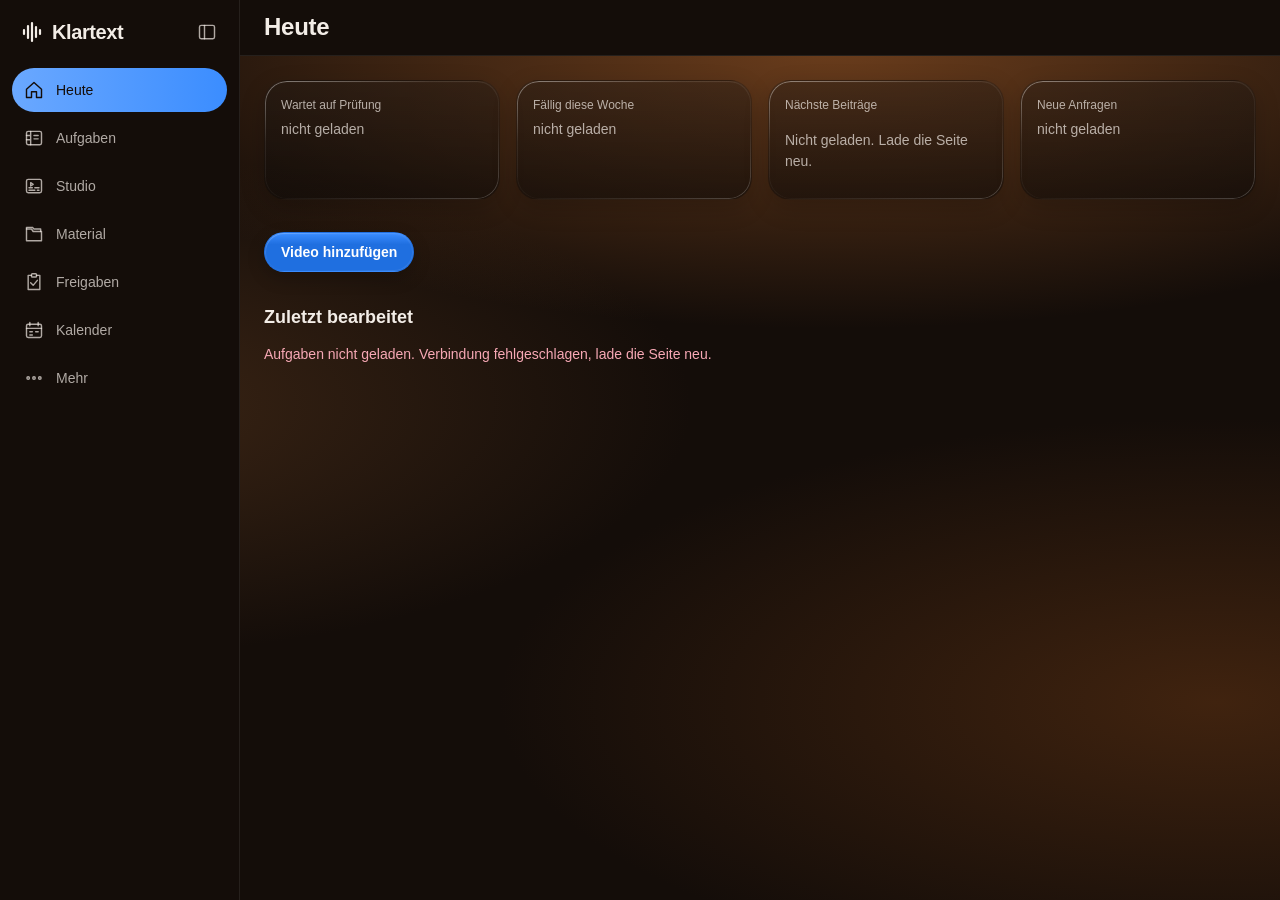
==== commit 4e020040: "Vorschau: Block N Task 3: Bausteine aus Glas, Sheets am Handy, Segment-Umschalter Co-Authored-By: Cl" ====
--- a/static/index.html
+++ b/static/index.html
@@ -94,7 +94,7 @@
 
   <main id="main">
     <section id="studio" class="studio" aria-label="Studio">
-    <nav class="studioTabs" aria-label="Studio-Bereiche">
+    <nav class="studioTabs seg" aria-label="Studio-Bereiche">
       <button class="studioTab isActive" type="button" data-workspace="transcribe" aria-pressed="true" aria-controls="form">Transkript</button>
       <button class="studioTab" type="button" data-workspace="subtitles" aria-pressed="false" aria-controls="subtitleWorkspace">Untertitel</button>
       <button class="studioTab" type="button" data-workspace="social" aria-pressed="false" aria-controls="captionPanel">Text</button>
--- a/static/tokens.css
+++ b/static/tokens.css
@@ -23,6 +23,16 @@
   --glass:linear-gradient(180deg,rgba(32,26,22,.4),rgba(10,8,7,.5));
   --glass-edge:linear-gradient(160deg,rgba(255,255,255,.42),rgba(255,255,255,.07) 30%,rgba(255,255,255,.03) 62%,rgba(255,255,255,.22));
   --glass-bar:linear-gradient(180deg,rgba(40,31,25,.82),rgba(22,17,14,.9));
+  /* Bausteine (Block N Task 3), Werte aus .pill, .segctl, .card, .panel und den Inputs der Stempeluhr. */
+  --glass-pill:linear-gradient(180deg,rgba(40,33,28,.42),rgba(12,10,9,.48));
+  --shadow-card:inset 0 1px 2px rgba(255,255,255,.07),0 8px 24px rgba(0,0,0,.18);
+  --shadow-pill:inset 0 1px 2px rgba(255,255,255,.1),0 6px 18px rgba(0,0,0,.2);
+  --shadow-bar:inset 0 1px 0 rgba(255,255,255,.18),0 24px 80px rgba(0,0,0,.45);
+  --field:rgba(255,255,255,.09);--field-hover:rgba(255,255,255,.13);--veil:rgba(255,255,255,.06);
+  --seg-on:rgba(255,255,255,.13);--seg-on-shadow:0 2px 8px rgba(0,0,0,.25);--grip:rgba(255,255,255,.3);
+  /* Primärknopf: das Hellblau nur als Glanz oben, unter der Schrift liegt --accent-deep, damit Weiß 4,5:1 schafft (Spec 4.7). */
+  --primary-fill:linear-gradient(180deg,var(--accent),var(--accent-deep) 30%);
+  --primary-hover:linear-gradient(180deg,var(--accent-soft),var(--accent-deep) 30%);
   --bg-deep:rgba(0,0,0,.45);
   --font:-apple-system,BlinkMacSystemFont,"SF Pro Text","Segoe UI",Roboto,sans-serif;
   --s1:4px;--s2:8px;--s3:12px;--s4:16px;--s5:24px;--s6:32px;--s7:48px;
@@ -56,7 +66,7 @@
 html[data-bg="dunkel"],.themeSwatch[data-swatch="dunkel"]{--bg:#1c1c1e;--bg-image:radial-gradient(90% 45% at 65% 5%,#2c2c30 0,rgba(44,44,48,0) 70%);--surface:#272729;--surface-2:#303032;--surface-hover:#3a3a3b}
 html[data-bg="hell"],.themeSwatch[data-swatch="hell"]{--bg:#f2f2f7;--bg-image:radial-gradient(90% 45% at 65% 5%,#ffffff 0,rgba(255,255,255,0) 70%),radial-gradient(80% 45% at 5% 70%,#e6e9f2 0,rgba(230,233,242,0) 70%)}
 /* Heller Modus (Light), Werte aus html.light der Stempeluhr; Text-Tokens dunkler, bis AA auf der Karte über dem dunkelsten Fleck steht. */
-html.light{color-scheme:light;--text:#1c1c1e;--muted:rgba(28,28,30,.66);--text-dim:#8e8e93;--line:rgba(0,0,0,.08);--line-strong:rgba(0,0,0,.14);--line-field:rgba(0,0,0,.46);--accent-text:#175cc4;--deep:#cfe0ff;--ok-text:#356b0a;--warn-text:#9a5200;--danger-text:#b3263f;--glass:linear-gradient(180deg,rgba(255,255,255,.85),rgba(255,255,255,.65));--glass-edge:linear-gradient(160deg,rgba(255,255,255,1),rgba(0,0,0,.06) 40%,rgba(0,0,0,.04) 60%,rgba(0,0,0,.1));--glass-bar:linear-gradient(180deg,rgba(250,250,252,.92),rgba(242,242,247,.96));--bg-deep:rgba(0,0,0,.06);--surface:#ffffff;--surface-2:#ebebf0;--surface-hover:#e2e2e8;--shadow:0 24px 80px rgba(0,0,0,.18);--scrim:rgba(0,0,0,.25);--swatch-on:var(--accent-text)}
+html.light{color-scheme:light;--text:#1c1c1e;--muted:rgba(28,28,30,.66);--text-dim:#8e8e93;--line:rgba(0,0,0,.08);--line-strong:rgba(0,0,0,.14);--line-field:rgba(0,0,0,.46);--accent-text:#175cc4;--deep:#cfe0ff;--ok-text:#356b0a;--warn-text:#9a5200;--danger-text:#b3263f;--glass:linear-gradient(180deg,rgba(255,255,255,.85),rgba(255,255,255,.65));--glass-edge:linear-gradient(160deg,rgba(255,255,255,1),rgba(0,0,0,.06) 40%,rgba(0,0,0,.04) 60%,rgba(0,0,0,.1));--glass-bar:linear-gradient(180deg,rgba(250,250,252,.92),rgba(242,242,247,.96));--bg-deep:rgba(0,0,0,.06);--surface:#ffffff;--surface-2:#ebebf0;--surface-hover:#e2e2e8;--shadow:0 24px 80px rgba(0,0,0,.18);--scrim:rgba(0,0,0,.25);--swatch-on:var(--accent-text);--glass-pill:linear-gradient(180deg,rgba(255,255,255,.9),rgba(255,255,255,.7));--shadow-card:0 1px 2px rgba(0,0,0,.04),0 8px 24px rgba(0,0,0,.06);--shadow-pill:0 1px 2px rgba(0,0,0,.06),0 4px 14px rgba(0,0,0,.06);--shadow-bar:inset 0 1px 0 rgba(255,255,255,.9),0 -10px 40px rgba(0,0,0,.12);--field:rgba(0,0,0,.06);--field-hover:rgba(0,0,0,.09);--veil:rgba(0,0,0,.04);--seg-on:rgba(0,0,0,.07);--seg-on-shadow:none;--grip:rgba(0,0,0,.2)}
 /* Das Light-Farbfeld trägt dunkle Schrift wie .swatch.lightsw der Stempeluhr. */
 .themeSwatch[data-swatch="hell"]{--swatch-text:#1c1c1e;--swatch-shadow:none}
 /* Der Grund liegt fest unter dem Scrollen; html und body malen sonst nichts, damit der Verlauf die ganze Fläche füllt. */
@@ -75,39 +85,54 @@
 /* The one place that enforces [hidden]; no page needs its own [hidden] rule. */
 [hidden]{display:none!important}
 
-.btn{display:inline-flex;align-items:center;justify-content:center;gap:var(--s2);min-height:var(--h-control);padding:0 var(--s4);border:1px solid var(--line);border-radius:var(--r-control);background:transparent;color:var(--text);font:inherit;font-size:14px;font-weight:500;line-height:1.2;cursor:pointer;transition:background .15s var(--ease),border-color .15s var(--ease)}
-.btn:hover{background:var(--surface-hover);border-color:var(--line-strong)}
-.btn.isPrimary{background:var(--accent);border-color:var(--accent);color:var(--bg);font-weight:600}
-.btn.isPrimary:hover{background:var(--accent-soft);border-color:var(--accent-soft)}
+/* Glas-Lichtkante wie ::before der Stempeluhr: ein 1 px Ring aus --glass-edge, ausgestanzt per Maske. Karten ohne blur, nur Verlauf. */
+.card,.btn,.seg,.seg>button{position:relative}
+:is(.card,dialog.dlg,.popover,.btn:not(.isQuiet),.seg,.seg>[aria-pressed="true"])::before{content:"";position:absolute;inset:0;border-radius:inherit;padding:1px;pointer-events:none;background:var(--glass-edge);-webkit-mask:linear-gradient(#000 0 0) content-box,linear-gradient(#000 0 0);-webkit-mask-composite:xor;mask-composite:exclude}
+
+/* Knopf als Glas-Pill (.pill der Stempeluhr); der Rahmen bleibt durchsichtig für den gewählten Zustand. */
+.btn{display:inline-flex;align-items:center;justify-content:center;gap:var(--s2);min-height:var(--h-control);padding:0 var(--s4);border:1px solid transparent;border-radius:var(--r-pill);background:var(--glass-pill);box-shadow:var(--shadow-pill);color:var(--text);font:inherit;font-size:14px;font-weight:500;line-height:1.2;cursor:pointer;transition:background-color .15s var(--ease),border-color .15s var(--ease),transform .15s var(--ease)}
+.btn:hover{background-color:var(--veil)}
+.btn:active:not(:disabled){transform:scale(.97)}
+.btn.isPrimary{background:var(--primary-fill) var(--accent);color:var(--on-accent);font-weight:600}
+.btn.isPrimary:hover{background-image:var(--primary-hover)}
+.btn.isPrimary::before{opacity:.5}
 .btn.isDanger{color:var(--danger-text)}
-.btn.isQuiet{border-color:transparent}
+.btn.isQuiet{background-image:none;box-shadow:none}
 /* A square button for one glyph or icon, already 44 px on every pointer. */
 .btn.isIcon{width:var(--h-touch);min-height:var(--h-touch);padding:0}
 /* Toggle and choice buttons show their chosen state with aria-pressed. */
-.btn[aria-pressed="true"]{background:var(--surface-hover);border-color:var(--accent)}
+.btn[aria-pressed="true"]{background-color:var(--seg-on);border-color:var(--accent)}
 .btn:disabled{opacity:.45;cursor:not-allowed}
 /* A file input stays a hidden 1 px field; its label button shows the focus instead. */
 .btn>input[type=file]{position:absolute;width:1px;height:1px;opacity:0}
 .btn:has(input[type=file]:focus-visible){outline:2px solid var(--accent-text);outline-offset:2px}
 
+/* Umschalter wie .segctl der Stempeluhr: Glasrahmen, das gewählte Segment hell hinterlegt. Gilt für .btn und eigene Tab-Knöpfe. */
+.seg{display:inline-flex;align-items:stretch;gap:2px;padding:3px;border:1px solid transparent;border-radius:var(--r-pill);background:var(--glass-pill);box-shadow:var(--shadow-pill)}
+.seg>button{min-height:calc(var(--h-control) - 8px);padding:0 var(--s3);border:0;border-radius:var(--r-pill);background:transparent;box-shadow:none;color:var(--muted);font:inherit;font-size:14px;font-weight:500;cursor:pointer}
+.seg>button:hover{background-color:var(--veil);color:var(--text)}
+.seg>[aria-pressed="true"]{background-color:var(--seg-on);box-shadow:var(--seg-on-shadow);color:var(--text);font-weight:600}
+.seg>[aria-pressed="false"]::before{content:none}
+
 .field{display:grid;gap:6px;min-width:0}
 .field>span,.field>label{font-size:12px;font-weight:500;color:var(--muted)}
 /* Every field of every page, the studio and the review overlay included, takes its look from here. */
-.field :is(input:not([type=file]),select,textarea){width:100%;min-height:var(--h-control);padding:0 var(--s3);border:1px solid var(--line-field);border-radius:var(--r-control);background:var(--surface-2);color:var(--text);font:inherit;font-size:14px}
+.field :is(input:not([type=file]),select,textarea){width:100%;min-height:var(--h-control);padding:0 var(--s3);border:1px solid var(--line-field);border-radius:var(--r-field);background:var(--field);color:var(--text);font:inherit;font-size:14px}
 .field textarea:not([type=file]){padding:var(--s2) var(--s3);line-height:1.45}
-.field :is(input:not([type=file]),select,textarea):hover:not(:disabled){background:var(--surface-hover)}
+.field :is(input:not([type=file]),select,textarea):hover:not(:disabled){background:var(--field-hover)}
 /* Same specificity as the field rule above and later in the file, so the error token wins. */
 .field input[aria-invalid="true"]{border-color:var(--danger)}
 .field :is(input,select,textarea):disabled{opacity:.45;cursor:not-allowed}
 
-.chip{display:inline-flex;align-items:center;gap:6px;height:22px;padding:0 var(--s2);border-radius:var(--r-control);background:var(--surface-2);font-size:12px;font-weight:500;line-height:1;color:var(--text);white-space:nowrap}
+.chip{display:inline-flex;align-items:center;gap:6px;height:22px;padding:0 var(--s2);border-radius:var(--r-pill);background:var(--glass-pill);font-size:12px;font-weight:500;line-height:1;color:var(--text);white-space:nowrap}
 .chip::before{content:"";flex:none;width:6px;height:6px;border-radius:50%;background:var(--stage-color,var(--muted))}
 /* Stage and status colours, set once: the chip dot and the stage ladder of the task panel read them. */
-:is([data-stage="raw"],[data-status="open"],[data-status="draft"]){--stage-color:var(--text-dim)}
+/* Spec 4.7: Freigegeben, Veröffentlicht in --ok; Geplant, Angenommen im Akzent; In Prüfung, Änderungen in --warn; Abgelehnt in --danger; Neu gedämpft. */
+:is([data-stage="raw"],[data-status="open"],[data-status="draft"]){--stage-color:var(--muted)}
 [data-stage="subtitles"]{--stage-color:var(--text)}
 :is([data-stage="review"],[data-stage="changes"],[data-status="in_review"],[data-status="changes"]){--stage-color:var(--warn)}
-:is([data-stage="approved"],[data-stage="planned"],[data-status="approved"],[data-status="planned"],[data-status="accepted"]){--stage-color:var(--accent)}
-:is([data-stage="published"],[data-status="posted"]){--stage-color:var(--accent)}
+:is([data-stage="planned"],[data-status="planned"],[data-status="accepted"]){--stage-color:var(--accent)}
+:is([data-stage="approved"],[data-stage="published"],[data-status="approved"],[data-status="posted"]){--stage-color:var(--ok)}
 [data-status="declined"]{--stage-color:var(--danger)}
 
 .due{display:inline-flex;align-items:center;gap:var(--s1);font-size:12px;font-weight:500;color:var(--muted)}
@@ -118,13 +143,13 @@
 /* Anchor for the spoken .srOnly text inside: without it the text escapes scrolling boxes and widens the page. */
 .due,.initial{position:relative}
 
-.card{background:var(--surface);border:1px solid var(--line);border-radius:var(--r-card);padding:var(--s4)}
+.card{background:var(--glass);border:1px solid transparent;border-radius:var(--r-card);padding:var(--s4);box-shadow:var(--shadow-card)}
 
 .check{display:inline-flex;align-items:center;gap:var(--s2);font-size:14px}
 /* Specificity 0,2,1 beats the size rules of the studio inspector. */
 .check input[type=checkbox]{flex:none;width:20px;height:20px;min-height:0;margin:0;padding:0;accent-color:var(--accent)}
 
-.tableWrap{overflow-x:auto;border:1px solid var(--line);border-radius:var(--r-card);background:var(--surface)}
+.tableWrap{overflow-x:auto;border:1px solid var(--line);border-radius:var(--r-card);background:var(--glass);box-shadow:var(--shadow-card)}
 .table{width:100%;border-collapse:collapse;font-size:14px}
 .table th{font-size:12px;font-weight:500;color:var(--muted);text-align:left;padding:var(--s2) var(--s3);border-bottom:1px solid var(--line)}
 .table td{padding:var(--s2) var(--s3);border-bottom:1px solid var(--line);vertical-align:middle}
@@ -138,29 +163,34 @@
 /* input.srOnly[type] (0,2,1) stays hidden inside a .field too. */
 .srOnly,input.srOnly[type]{position:absolute;width:1px;height:1px;min-height:0;margin:-1px;padding:0;overflow:hidden;clip-path:inset(50%);white-space:nowrap;border:0}
 
-.popover{position:absolute;z-index:45;min-width:200px;max-height:min(360px,60vh);overflow:auto;padding:var(--s1);border:1px solid var(--line);border-radius:var(--r-card);background:var(--surface-2);box-shadow:var(--shadow)}
-.popover button{display:flex;align-items:center;gap:var(--s2);width:100%;min-height:var(--h-control);padding:0 var(--s3);border:0;border-radius:var(--r-control);background:transparent;color:var(--text);font:inherit;font-size:14px;text-align:left;white-space:nowrap;cursor:pointer}
-.popover button:hover{background:var(--surface-hover)}
+.popover{position:absolute;z-index:45;min-width:200px;max-height:min(360px,60vh);overflow:auto;padding:var(--s1);border:1px solid transparent;border-radius:var(--r-tile);background:var(--glass-bar);box-shadow:var(--shadow)}
+.popover button{display:flex;align-items:center;gap:var(--s2);width:100%;min-height:var(--h-control);padding:0 var(--s3);border:0;border-radius:var(--r-field);background:transparent;color:var(--text);font:inherit;font-size:14px;text-align:left;white-space:nowrap;cursor:pointer}
+.popover button:hover{background:var(--veil)}
 .popover button[aria-pressed]::before{content:"";flex:none;width:14px}
 .popover button[aria-pressed="true"]::before{content:"✓"}
 
-dialog.dlg{width:min(480px,calc(100% - 2*var(--s4)));max-width:none;padding:var(--s5);border:1px solid var(--line);border-radius:var(--r-dialog);background:var(--surface);color:var(--text);box-shadow:var(--shadow)}
+/* Dialog wie .panel der Stempeluhr: Glas mit blur; am PC mittig, am Handy ein Sheet von unten mit Griff. */
+dialog.dlg{width:min(480px,calc(100% - 2*var(--s4)));max-width:none;padding:var(--s5);border:1px solid transparent;border-radius:var(--r-dialog);background:var(--glass-bar);-webkit-backdrop-filter:blur(24px) saturate(1.5);backdrop-filter:blur(24px) saturate(1.5);color:var(--text);box-shadow:var(--shadow-bar)}
 dialog.dlg.isWide{width:min(640px,calc(100% - 2*var(--s4)))}
 dialog.dlg::backdrop{background:var(--scrim)}
 dialog.dlg h2{margin:0 0 var(--s4);font-size:20px;font-weight:700}
 .dlgActions{display:flex;flex-wrap:wrap;justify-content:flex-end;gap:var(--s2);margin-top:var(--s5)}
-@media(max-width:700px){dialog.dlg,dialog.dlg.isWide{width:100%;height:100%;max-height:none;border-radius:0}}
+@media(max-width:700px){
+  dialog.dlg,dialog.dlg.isWide{width:100%;max-height:calc(100% - env(safe-area-inset-top) - 12px);margin:auto 0 0;padding-top:calc(var(--s5) + var(--s2));padding-bottom:calc(var(--s5) + env(safe-area-inset-bottom));border-radius:var(--r-dialog) var(--r-dialog) 0 0;animation:sheetUp .25s ease-out}
+  dialog.dlg::after{content:"";position:absolute;top:var(--s2);left:50%;width:44px;height:5px;margin-left:-22px;border-radius:3px;background:var(--grip)}
+}
+@keyframes sheetUp{from{transform:translateY(40px);opacity:0}}
 
 .status{font-size:14px;line-height:1.45;color:var(--muted)}
 .status.isError{color:var(--danger-text)}
 
 /* Toast from toast.js: bottom centre, on phones above the tab bar, in the review overlay above its action bar. */
-.toast{position:fixed;left:50%;bottom:calc(var(--s6) + env(safe-area-inset-bottom));transform:translateX(-50%);z-index:70;display:flex;align-items:center;gap:var(--s3);max-width:calc(100vw - 2*var(--s4) - env(safe-area-inset-left) - env(safe-area-inset-right));padding:var(--s2) var(--s2) var(--s2) var(--s4);border:1px solid var(--line-strong);border-radius:var(--r-card);background:var(--surface-2);color:var(--text);box-shadow:var(--shadow);font-size:14px;line-height:1.45}
+.toast{position:fixed;left:50%;bottom:calc(var(--s6) + env(safe-area-inset-bottom));transform:translateX(-50%);z-index:70;display:flex;align-items:center;gap:var(--s3);max-width:calc(100vw - 2*var(--s4) - env(safe-area-inset-left) - env(safe-area-inset-right));padding:var(--s2) var(--s2) var(--s2) var(--s4);border:1px solid transparent;border-radius:var(--r-card);background:var(--glass-bar);-webkit-backdrop-filter:blur(14px);backdrop-filter:blur(14px);color:var(--text);box-shadow:var(--shadow-bar);font-size:14px;line-height:1.45}
 .toast[data-tone="error"]{color:var(--danger-text)}
 @media(max-width:700px){.toast{bottom:calc(64px + var(--s3) + env(safe-area-inset-bottom))}body.reviewOpen .toast{bottom:calc(72px + var(--s3) + env(safe-area-inset-bottom))}}
 
 .emptyState{display:grid;justify-items:center;gap:var(--s2);padding:var(--s6) var(--s4);text-align:center;color:var(--muted);font-size:14px;line-height:1.45}
-.emptyState .emptyStateIcon{width:40px;height:40px;display:grid;place-items:center;border:1px solid var(--line);border-radius:50%;color:var(--text)}
+.emptyState .emptyStateIcon{width:40px;height:40px;display:grid;place-items:center;border:1px solid var(--line);border-radius:50%;background:var(--glass-pill);color:var(--text)}
 .emptyStateIcon svg{width:20px;height:20px;fill:none;stroke:currentColor;stroke-width:1.7;stroke-linecap:round;stroke-linejoin:round}
 .emptyState .btn{margin-top:var(--s2)}
 .emptyState h3{margin:0;font-size:15px;font-weight:600;color:var(--text)}
@@ -170,4 +200,4 @@
 @keyframes cardIn{from{opacity:0}}
 /* The one reduced-motion guard for every page, the studio included. */
 @media (prefers-reduced-motion: reduce){html{scroll-behavior:auto}*,*::before,*::after{animation:none!important;transition:none!important}}
-@media(pointer:coarse){.btn,.popover button,.check,.field :is(input:not([type=file]),select,textarea){min-height:var(--h-touch)}}
+@media(pointer:coarse){.btn,.seg>button,.popover button,.check,.field :is(input:not([type=file]),select,textarea){min-height:var(--h-touch)}}
--- a/static/studio.css
+++ b/static/studio.css
@@ -4,10 +4,8 @@
 .studioLibrary{display:flex;flex-direction:column;gap:var(--s3);min-width:0;padding:var(--s4);border-right:1px solid var(--line);overflow:auto}
 .structureNavLabel{margin:0 var(--s3) var(--s1);font-size:12px;font-weight:600;line-height:1.5;color:var(--muted)}
 .studioMain{min-width:0}
-.studioTabs{grid-column:1/-1;display:flex;gap:var(--s1);margin-bottom:var(--s4)}
-.studioTab{min-height:var(--h-control);padding:0 var(--s3);border:0;border-bottom:2px solid transparent;background:transparent;color:var(--muted);font:inherit;font-size:14px;font-weight:600;cursor:pointer}
-.studioTab:hover{color:var(--text)}
-.studioTab.isActive{color:var(--text);border-bottom-color:var(--accent)}
+/* Die Tabs sind ein Umschalter .seg aus tokens.css. */
+.studioTabs{grid-column:1/-1;justify-self:start;margin-bottom:var(--s4)}
 /* Hinweiszeile nach dem Export: Text plus Sprung zur Aufgabe, in der die Version liegt. */
 .exportHint{display:flex;flex-wrap:wrap;align-items:center;gap:var(--s3);margin:0 0 var(--s3)}
 /* Transkript ohne Hero: die Ablage aus dem Dialog Video hinzufügen (.addVideoDrop), mit Formatzeile. */
--- a/static/planning.css
+++ b/static/planning.css
@@ -6,8 +6,6 @@
 .planningCalendarNav{display:flex;align-items:center;gap:var(--s1);min-width:0}
 .planningCalendarNav .btn.isQuiet{width:var(--h-control);padding:0}
 .planningCalendarNav h2{margin:0 0 0 var(--s2);font-size:18px;font-weight:600}
-.planningViews,.planningModes{display:flex;gap:var(--s1)}
-:is(.planningViews,.planningModes) [aria-pressed="true"]{background:var(--surface-2);border-color:var(--line-strong)}
 .planningFilter{flex:0 1 180px}
 /* Firma and Projekt stand in the head row; on phones they fold out under „Filter“. */
 .planningFilters{display:contents}
@@ -106,6 +104,6 @@
 @media(min-width:1101px){.planningHeading [data-planning-tray-open]{display:none}}
 @media(min-width:701px){.planningSheet{left:calc(var(--sidebar) + env(safe-area-inset-left));bottom:0}}
 /* Phones: the period on top, then Heute, the arrows and Filter, then Kalender | Raster and Ablage (spec 4.8 point 6). */
-@media(max-width:700px){.planningLayout{gap:var(--s4)}.planningViews{display:none}.planningCalendarNav{flex:1 1 100%;flex-wrap:wrap}.planningCalendarNav h2{flex-basis:100%;order:-1;margin:0}.planningHeading [data-planning-filters-toggle]{display:inline-flex;margin-left:auto}.planningFilters{display:flex;flex:1 1 100%;gap:var(--s2)}.planningHeading:not([data-filters="open"]) .planningFilters{display:none}.planningFilter{flex:1 1 0}dialog.planningComposer.dlg{max-height:none}.planningComposer form{height:100%;max-height:none}.planningComposerHeader,.planningComposerBody,.planningComposerFooter{padding-inline:var(--s4)}}
+@media(max-width:700px){.planningLayout{gap:var(--s4)}.planningViews{display:none}.planningCalendarNav{flex:1 1 100%;flex-wrap:wrap}.planningCalendarNav h2{flex-basis:100%;order:-1;margin:0}.planningHeading [data-planning-filters-toggle]{display:inline-flex;margin-left:auto}.planningFilters{display:flex;flex:1 1 100%;gap:var(--s2)}.planningHeading:not([data-filters="open"]) .planningFilters{display:none}.planningFilter{flex:1 1 0}dialog.planningComposer.dlg{height:calc(100% - env(safe-area-inset-top) - 12px)}.planningComposer form{height:100%;max-height:none}.planningComposerHeader,.planningComposerBody,.planningComposerFooter{padding-inline:var(--s4)}}
 /* Tippflächen 44 px auf Touch (Spec 4.3), nach den Grundregeln, damit sie gewinnen. */
 @media(pointer:coarse){.planningCalendarNav .btn.isQuiet{width:var(--h-touch)}.planningSection>summary,.planningChannelCheck,.planningSwitch{min-height:var(--h-touch)}}
--- a/static/instagram.css
+++ b/static/instagram.css
@@ -23,7 +23,7 @@
 /* Instagram states as chip dots: held waits, failed is an error, published glows like the stage. */
 .chip[data-ig-state="held"]{--stage-color:var(--warn)}
 .chip[data-ig-state="failed"]{--stage-color:var(--danger)}
-.chip[data-ig-state="published"]{--stage-color:var(--accent)}
+.chip[data-ig-state="published"]{--stage-color:var(--ok)}
 .igPermalink{color:var(--text)}
 .igError{color:var(--danger);font-size:13px;min-height:0}
 /* Grid view: planned feed posts above the account's latest posts, like the profile. */
--- a/static/tasks.css
+++ b/static/tasks.css
@@ -56,8 +56,7 @@
 .tasksDialogText{margin:0;line-height:1.45}
 .tasksCheck{display:flex;gap:var(--s2);align-items:center;font-size:14px;color:var(--text)}
 .tasksCheck input{width:auto;min-height:auto}
-.tasksViews{display:flex;gap:var(--s1);margin-left:auto}
-.tasksViews [aria-pressed="true"]{background:var(--surface-2);border-color:var(--line-strong)}
+.tasksViews{margin-left:auto}
 .tasksBoard{position:relative;display:grid;grid-auto-flow:column;grid-auto-columns:minmax(240px,1fr);gap:var(--s3);overflow-x:auto;padding-bottom:var(--s3);scroll-padding-inline:var(--s2)}
 .tasksColumn{display:flex;flex-direction:column;gap:var(--s2);min-width:0;padding:var(--s2);border:1px solid var(--line);border-radius:var(--r-card)}
 .tasksColumn[data-drop-target="true"]{border-color:var(--accent)}
